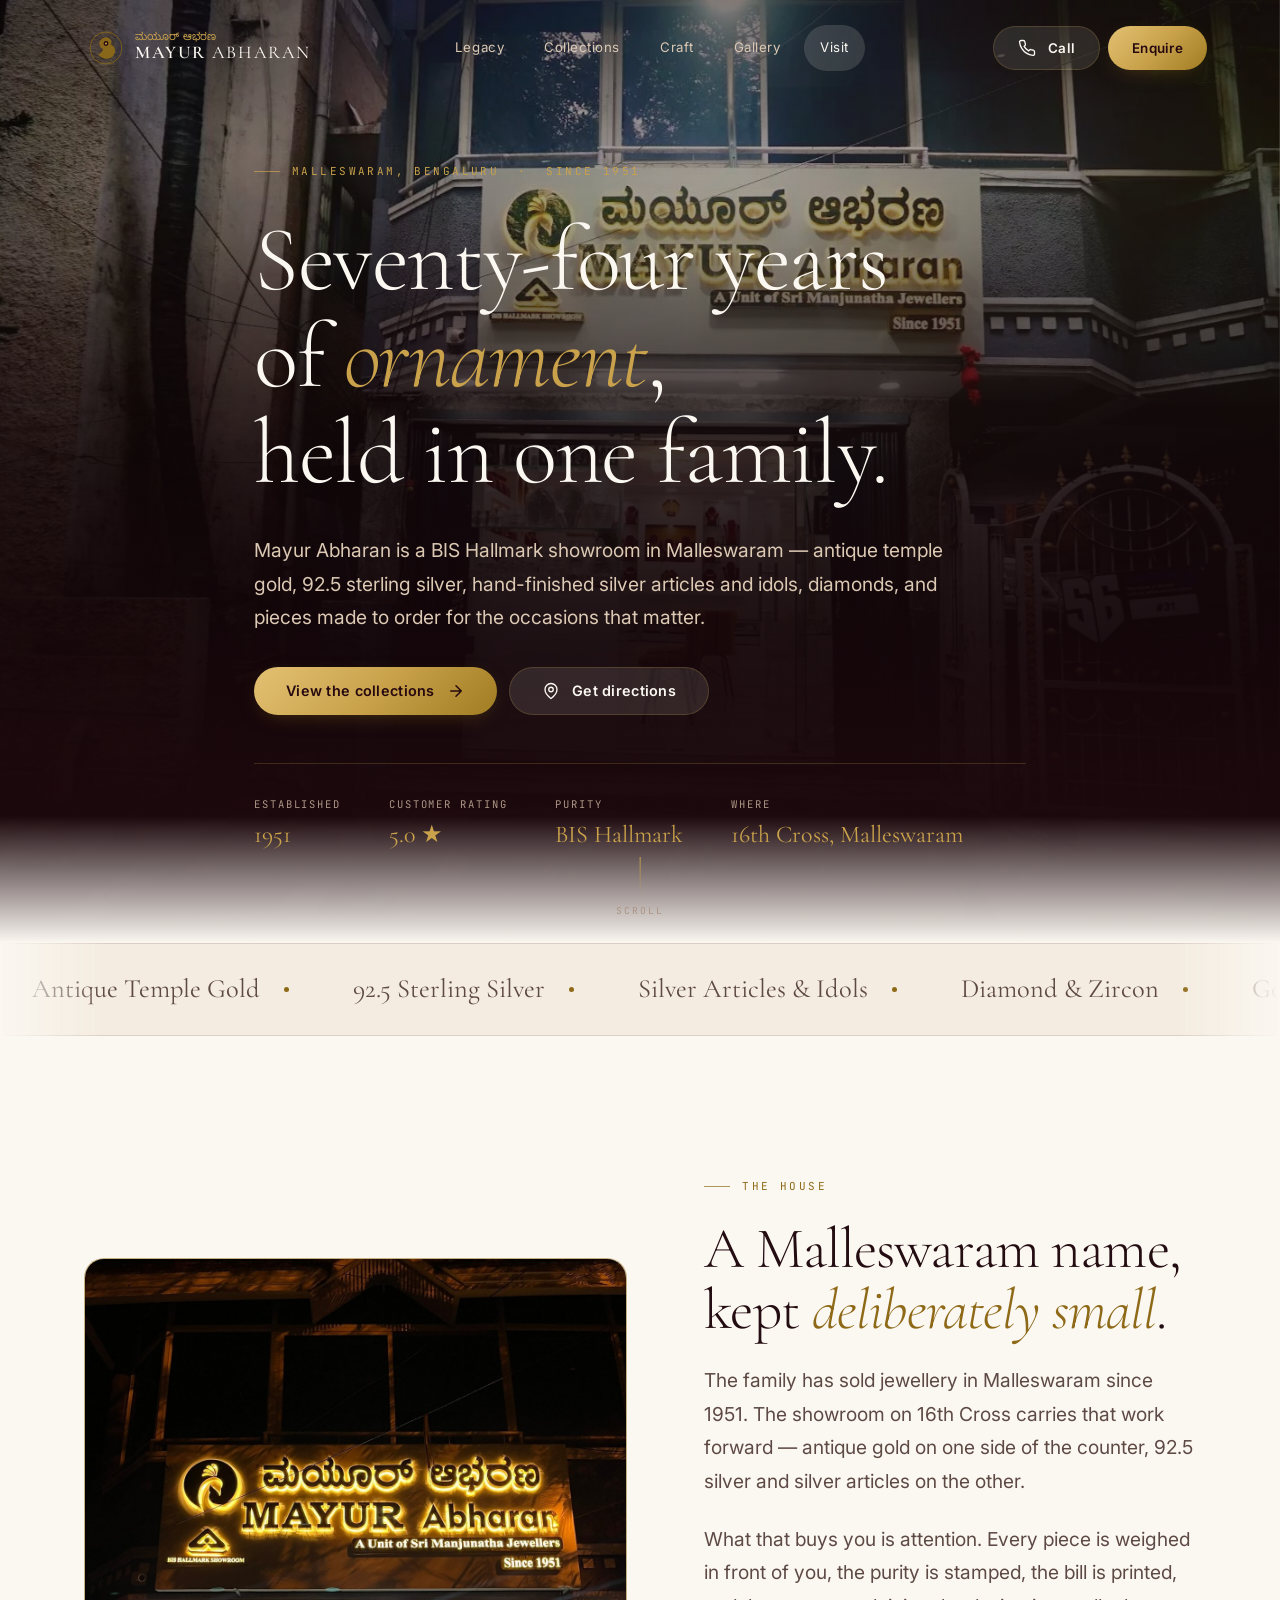
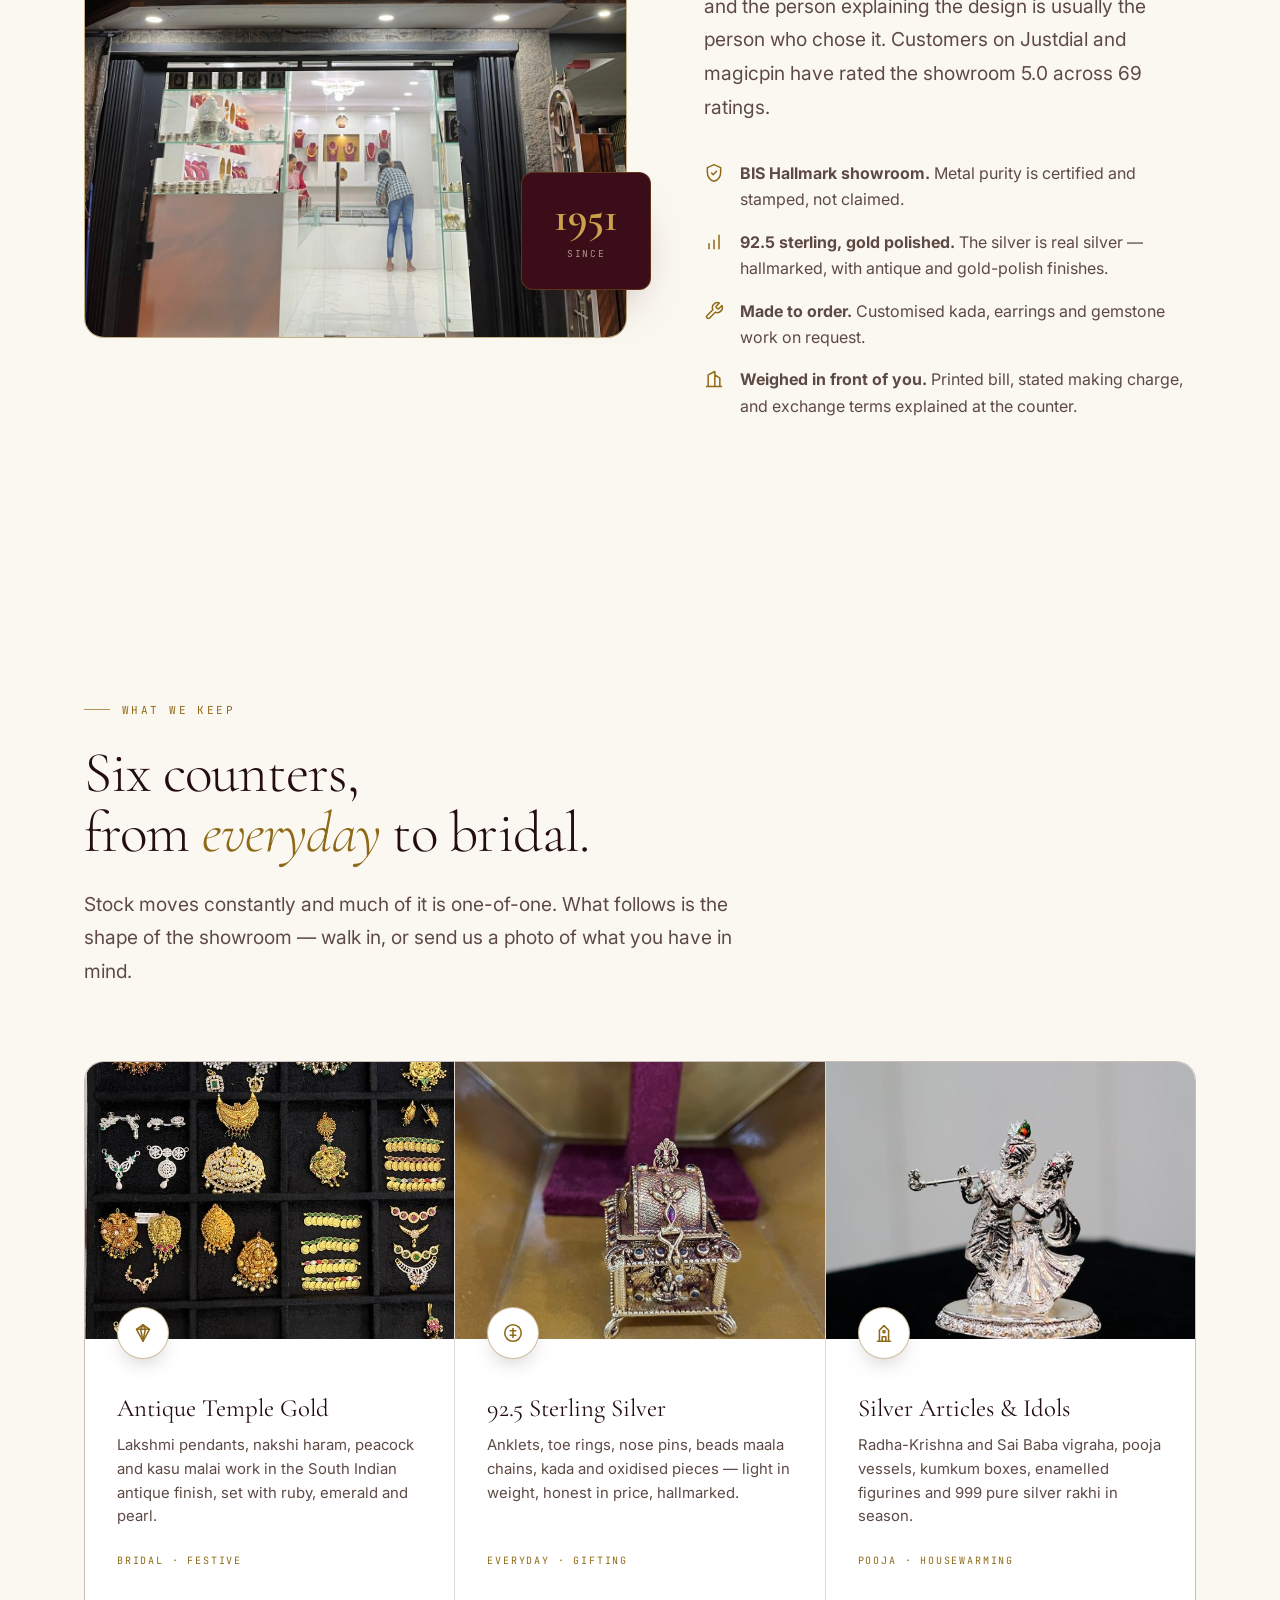
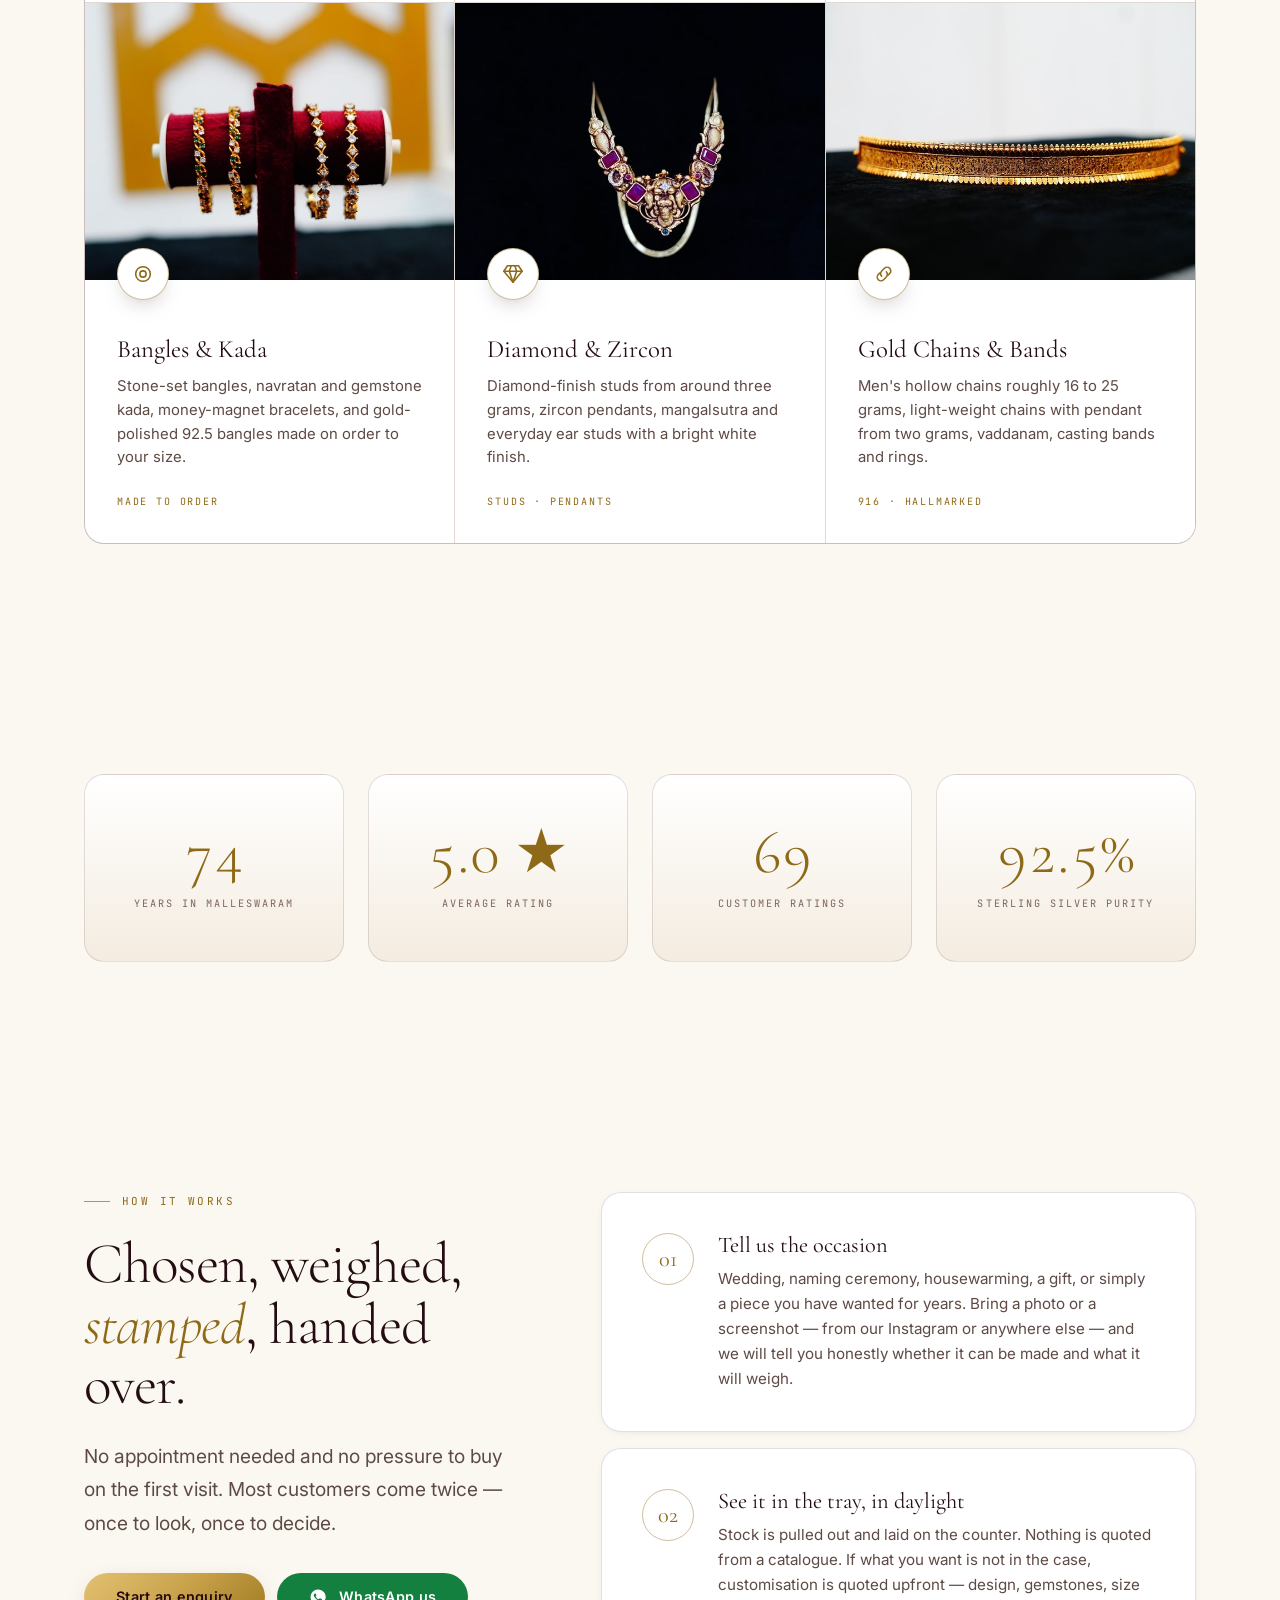
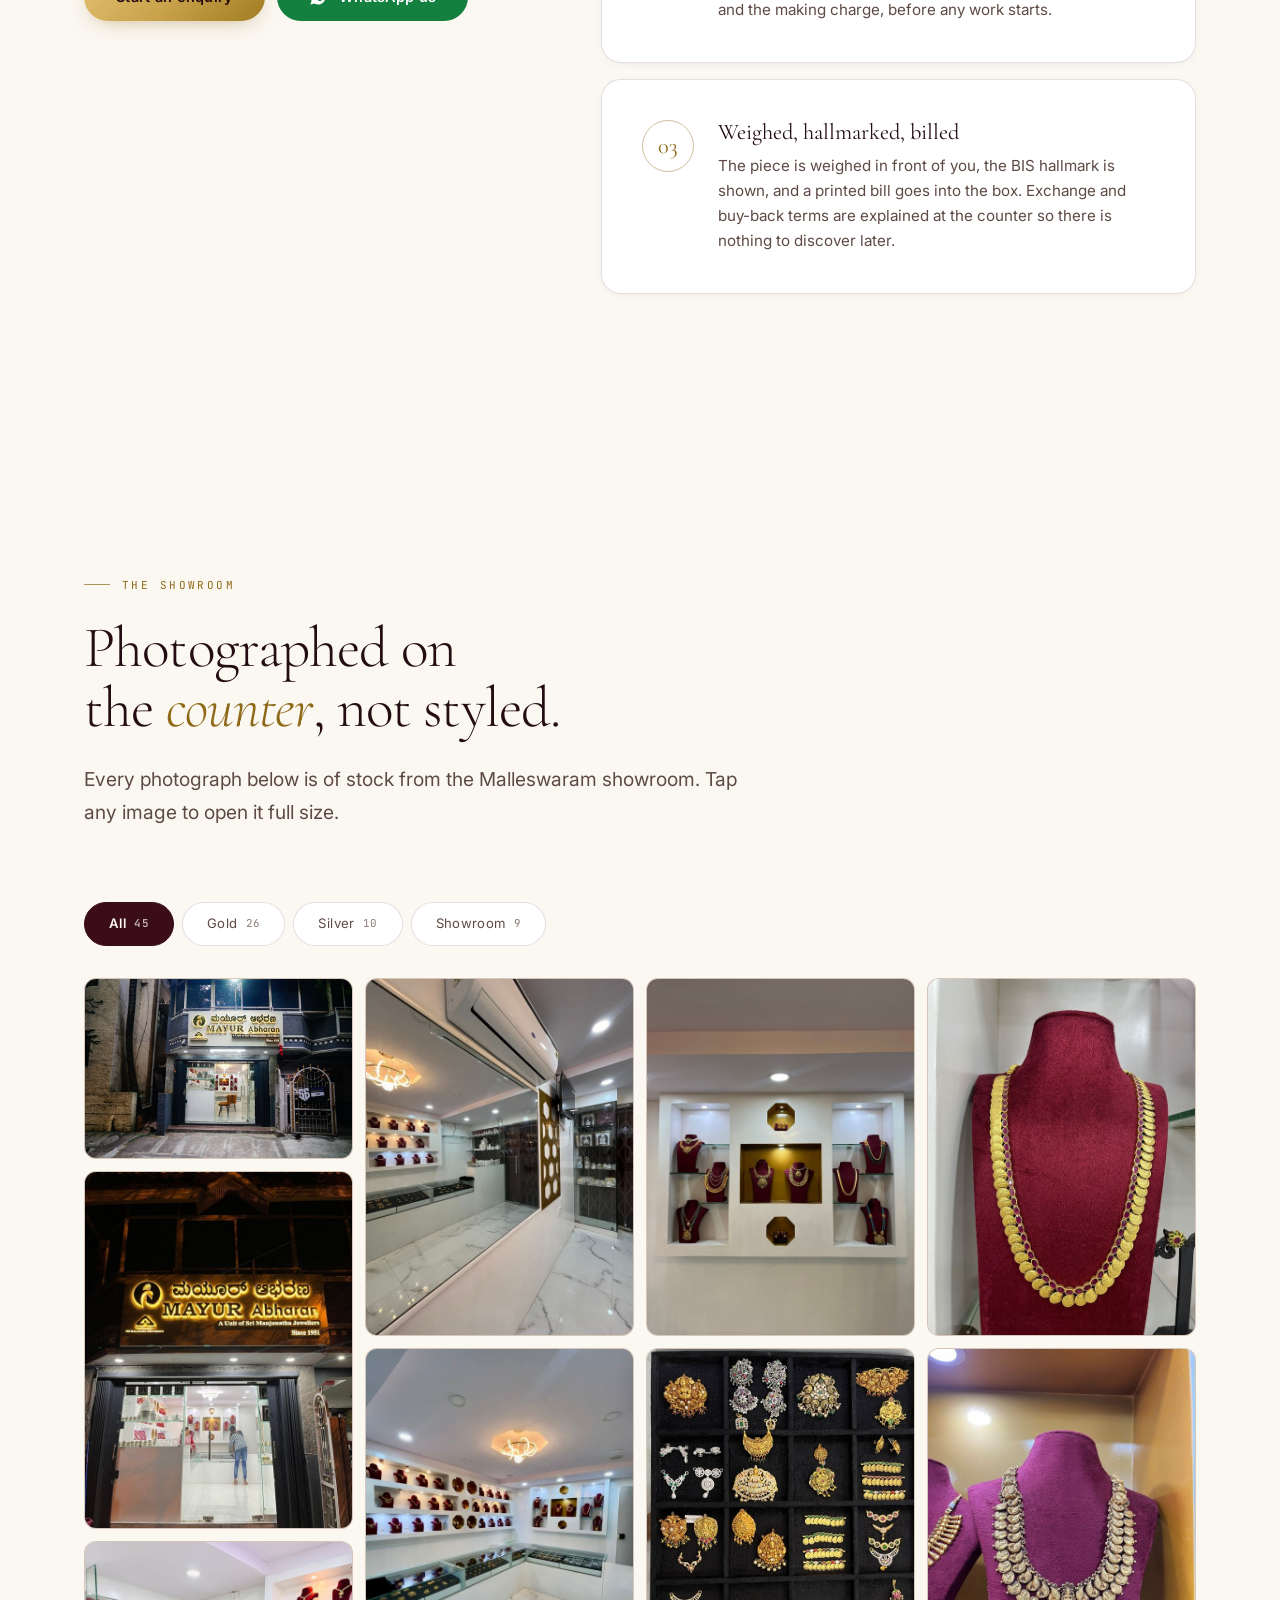
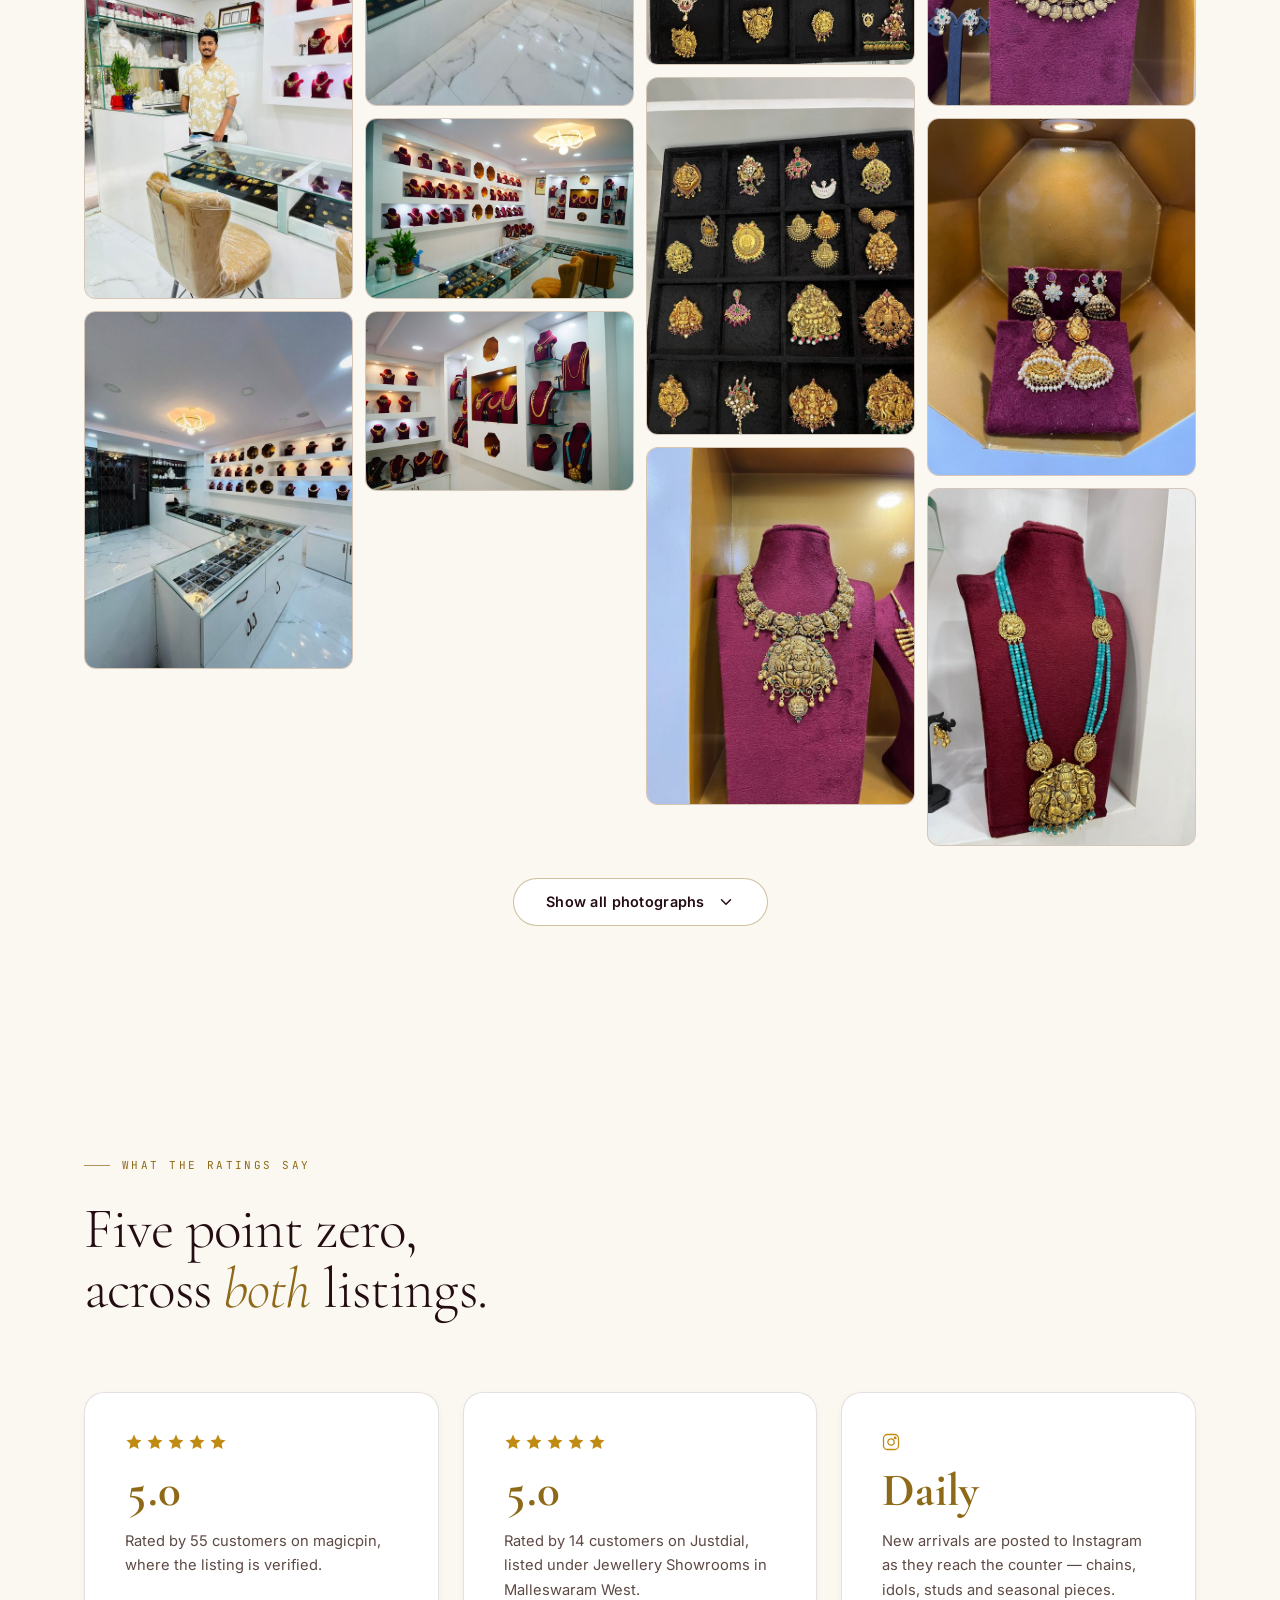
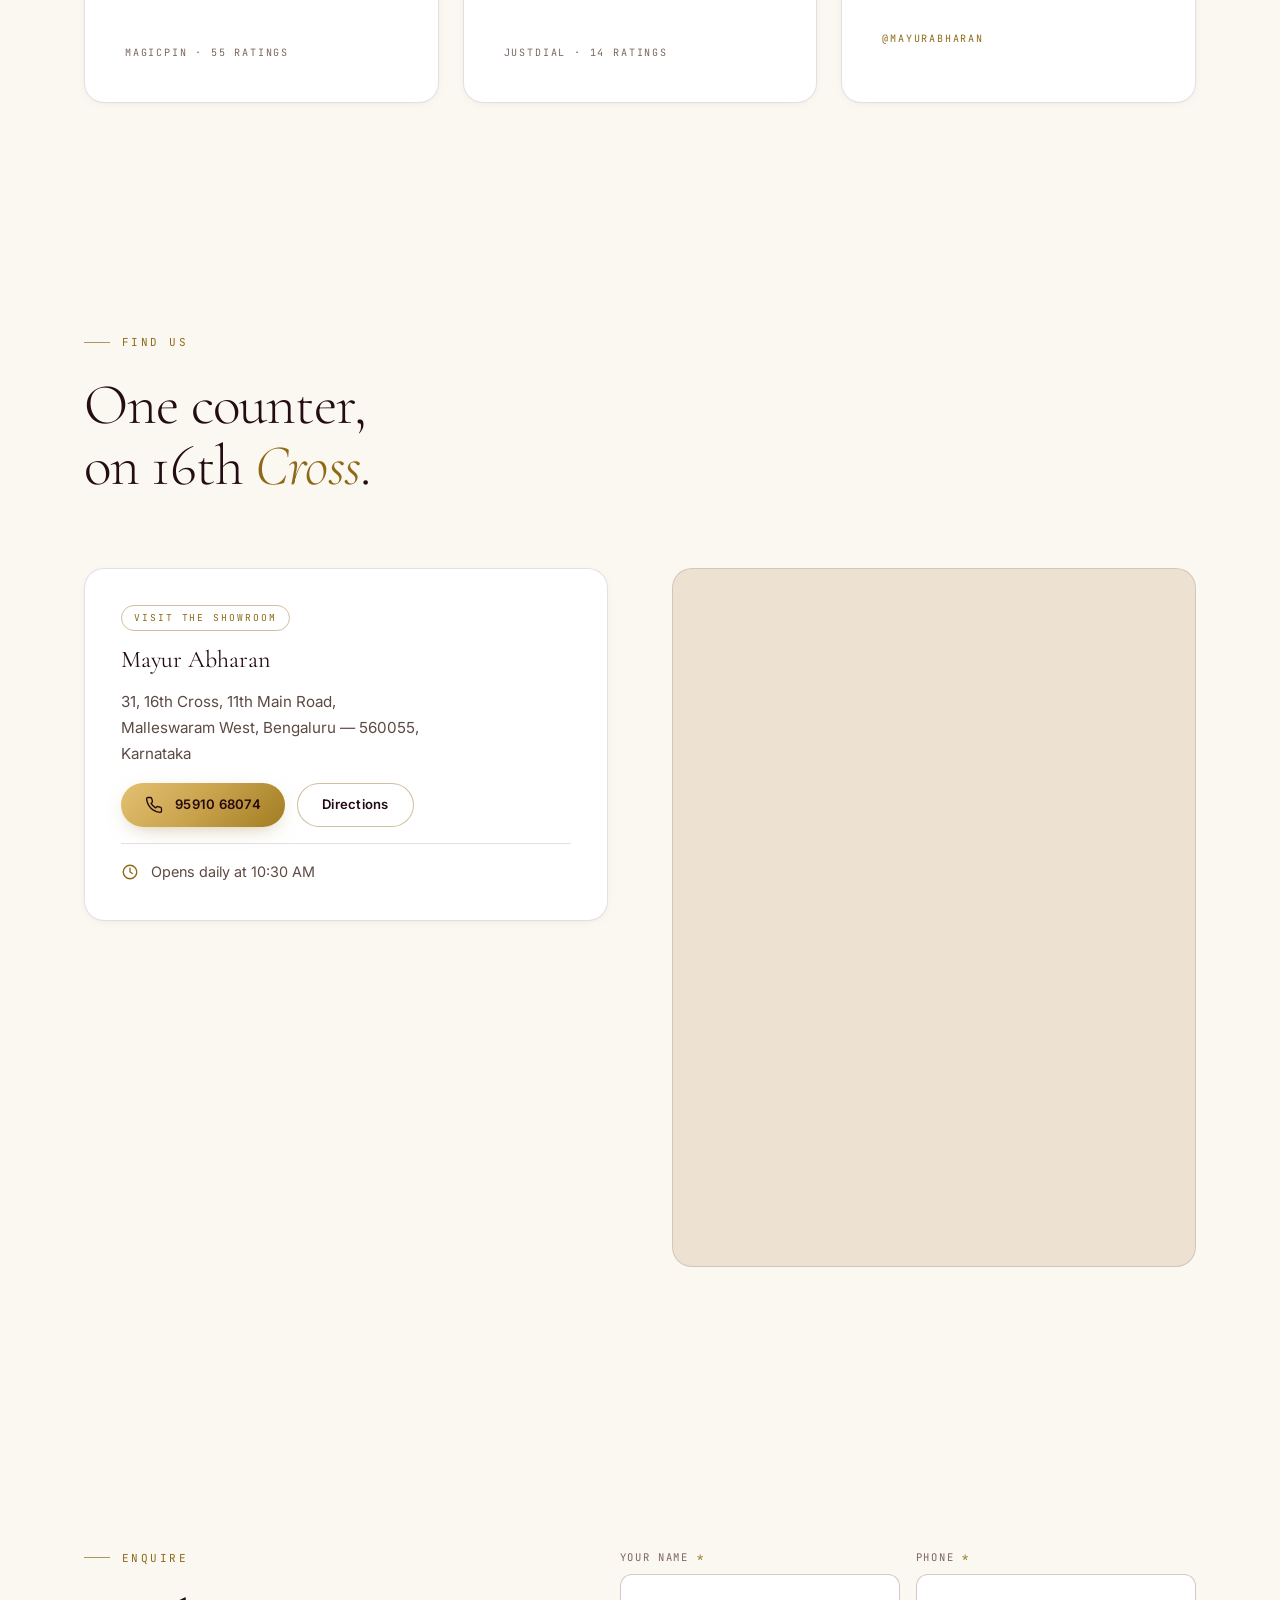
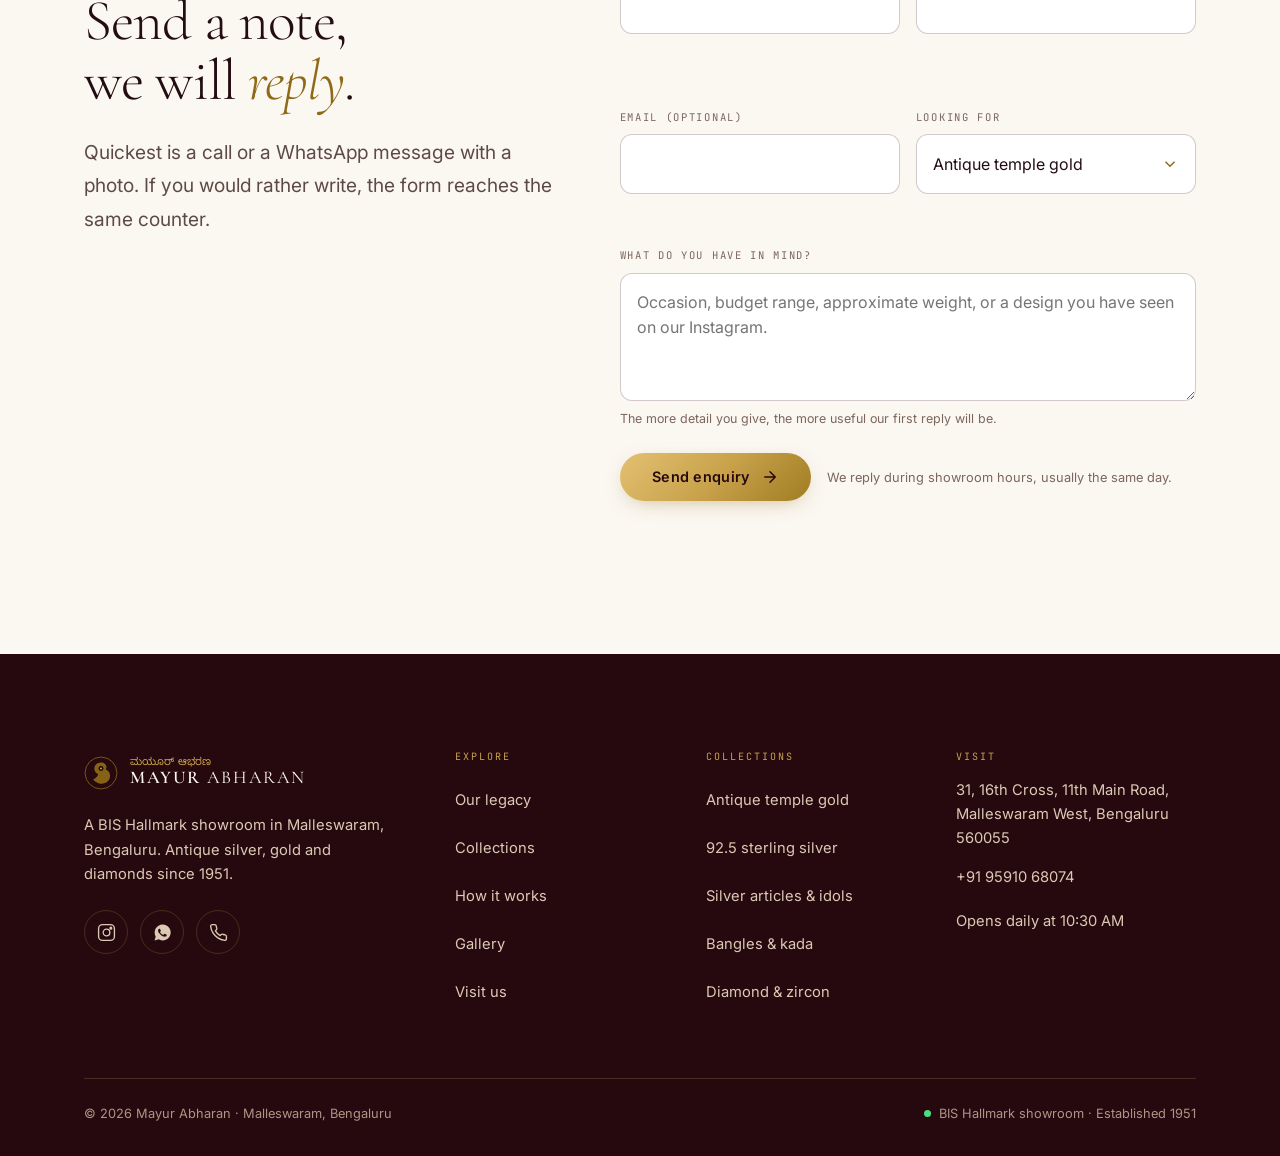
==== index.html @ 400f4d9c "Mayur Abharan single-page website Static HTML/CSS/JS site for Mayur Abharan, a BIS Hallmark jeweller" ====
<!DOCTYPE html>
<html lang="en-IN">
<head>
<meta charset="utf-8">
<meta name="viewport" content="width=device-width, initial-scale=1, viewport-fit=cover">
<title>Mayur Abharan — Antique Silver &amp; Gold Jewellery, Malleswaram Bengaluru | Since 1951</title>
<meta name="description" content="Mayur Abharan, Malleswaram, Bengaluru. BIS Hallmark showroom since 1951 — antique temple gold, 92.5 sterling silver jewellery, silver articles and idols, diamonds. Rated 5.0 by 69 customers.">
<meta name="theme-color" content="#1E060D">
<link rel="canonical" href="https://mayurabharan.com/">

<meta property="og:type" content="business.business">
<meta property="og:title" content="Mayur Abharan — Antique Silver &amp; Gold Jewellery, Malleswaram">
<meta property="og:description" content="BIS Hallmark showroom in Malleswaram since 1951. Antique temple gold, 92.5 sterling silver, silver articles and idols.">
<meta property="og:image" content="assets/img/mp-01.jpg">
<meta property="og:locale" content="en_IN">
<meta name="twitter:card" content="summary_large_image">

<link rel="icon" href="assets/favicon.svg" type="image/svg+xml">
<link rel="apple-touch-icon" href="assets/img/logo.jpg">

<link rel="preconnect" href="https://fonts.googleapis.com">
<link rel="preconnect" href="https://fonts.gstatic.com" crossorigin>
<link rel="preload" as="image" href="assets/img/mp-01.jpg" fetchpriority="high">
<link href="https://fonts.googleapis.com/css2?family=Cormorant+Garamond:ital,wght@0,300;0,400;0,600;1,300;1,400&family=Inter:wght@400;500;600&family=JetBrains+Mono:wght@400;500&family=Noto+Sans+Kannada:wght@500;600&display=swap" rel="stylesheet">
<link rel="stylesheet" href="assets/css/style.css">

<script type="application/ld+json">
{
  "@context":"https://schema.org",
  "@type":"JewelryStore",
  "name":"Mayur Abharan",
  "alternateName":"ಮಯೂರ್ ಆಭರಣ",
  "description":"BIS Hallmark showroom in Malleswaram, Bengaluru, established 1951. Antique temple gold, 92.5 sterling silver jewellery, silver articles and idols, diamonds.",
  "foundingDate":"1951",
  "url":"https://mayurabharan.com/",
  "image":"assets/img/mp-01.jpg",
  "telephone":"+91-95910-68074",
  "priceRange":"$$",
  "address":{
    "@type":"PostalAddress",
    "streetAddress":"31, 16th Cross, 11th Main Road, Malleswaram",
    "addressLocality":"Bengaluru",
    "addressRegion":"Karnataka",
    "postalCode":"560055",
    "addressCountry":"IN"
  },
  "geo":{"@type":"GeoCoordinates","latitude":13.0068084,"longitude":77.56258},
  "openingHours":"Mo-Su 10:30-20:30",
  "aggregateRating":{"@type":"AggregateRating","ratingValue":"5.0","reviewCount":"69","bestRating":"5"},
  "sameAs":["https://www.instagram.com/mayurabharan/"]
}
</script>
</head>
<body>
<a class="skip-link" href="#main">Skip to main content</a>

<!-- ============ NAV ============ -->
<header class="nav" id="nav">
  <div class="nav-inner">
    <a class="brand" href="#top" aria-label="Mayur Abharan — home">
      <svg class="brand-mark" viewBox="0 0 48 48" fill="none" aria-hidden="true">
        <circle cx="24" cy="24" r="22.5" stroke="currentColor" stroke-width="1.1" style="color:var(--gold)"/>
        <path d="M24 9c-5.6 0-9.4 4-9.4 8.9 0 3.6 2.2 6.3 5.4 7.6-.9 3.6-3.4 6.2-7.2 7.6 3.1 3.8 7.4 5.9 11.9 5.9 6.9 0 12.1-4.6 12.1-11.2 0-4.5-2.6-7.6-6.1-8.8.6-1 1-2.2 1-3.4C31.7 12 28.5 9 24 9Z" fill="var(--gold)" opacity=".92"/>
        <circle cx="24" cy="17.6" r="3.4" fill="var(--maroon-900)"/>
        <circle cx="24" cy="17.6" r="1.5" fill="var(--gold-lite)"/>
      </svg>
      <span class="brand-text">
        <span class="brand-kn">ಮಯೂರ್ ಆಭರಣ</span>
        <span class="brand-en"><b>Mayur</b> Abharan</span>
      </span>
    </a>

    <nav class="nav-links" aria-label="Primary">
      <a href="#legacy">Legacy</a>
      <a href="#collections">Collections</a>
      <a href="#craft">Craft</a>
      <a href="#gallery">Gallery</a>
      <a href="#visit">Visit</a>
    </nav>

    <div class="nav-cta">
      <a class="btn btn-ghost" href="tel:+919591068074">
        <svg viewBox="0 0 24 24" fill="none" stroke="currentColor" stroke-width="1.8" stroke-linecap="round" stroke-linejoin="round" aria-hidden="true"><path d="M22 16.9v3a2 2 0 0 1-2.2 2 19.8 19.8 0 0 1-8.6-3.1 19.5 19.5 0 0 1-6-6A19.8 19.8 0 0 1 2.1 4.2 2 2 0 0 1 4.1 2h3a2 2 0 0 1 2 1.7c.1 1 .4 1.9.7 2.8a2 2 0 0 1-.5 2.1L8.1 9.9a16 16 0 0 0 6 6l1.3-1.3a2 2 0 0 1 2.1-.4c.9.3 1.8.6 2.8.7a2 2 0 0 1 1.7 2Z"/></svg>
        Call
      </a>
      <a class="btn btn-primary" href="#enquire">Enquire</a>
      <button class="burger" id="burger" aria-label="Open menu" aria-expanded="false" aria-controls="mobileMenu"><span></span></button>
    </div>
  </div>
</header>

<div class="mobile-menu" id="mobileMenu" role="dialog" aria-modal="true" aria-label="Menu" hidden>
  <a href="#legacy">Legacy</a>
  <a href="#collections">Collections</a>
  <a href="#craft">Craft</a>
  <a href="#gallery">Gallery</a>
  <a href="#visit">Visit</a>
  <a href="#enquire">Enquire</a>
  <div class="mm-foot">
    <a class="btn btn-primary" href="tel:+919591068074">Call 95910 68074</a>
    <a class="btn btn-ghost" href="https://www.instagram.com/mayurabharan/" target="_blank" rel="noopener">Instagram</a>
  </div>
</div>

<main id="main">

<!-- ============ HERO ============ -->
<section class="hero" id="top">
  <div class="hero-bg">
    <img src="assets/img/mp-01.jpg" alt="The illuminated Mayur Abharan showroom front on 16th Cross, Malleswaram, Bengaluru at night" width="1600" height="1067" fetchpriority="high" decoding="async">
  </div>
  <div class="plumes" id="plumes" aria-hidden="true"></div>

  <div class="wrap hero-inner">
    <p class="eyebrow rise">Malleswaram, Bengaluru &nbsp;·&nbsp; Since 1951</p>

    <h1 class="h-display h1 rise">
      Seventy-four years<br>of <em>ornament</em>,<br>held in one family.
    </h1>

    <p class="lede rise">
      Mayur Abharan is a BIS Hallmark showroom in Malleswaram — antique temple gold,
      92.5 sterling silver, hand-finished silver articles and idols, diamonds, and
      pieces made to order for the occasions that matter.
    </p>

    <div class="hero-cta rise">
      <a class="btn btn-primary" href="#collections">
        View the collections
        <svg viewBox="0 0 24 24" fill="none" stroke="currentColor" stroke-width="2" stroke-linecap="round" stroke-linejoin="round" aria-hidden="true"><path d="M5 12h14m-7-7 7 7-7 7"/></svg>
      </a>
      <a class="btn btn-ghost" href="https://www.google.com/maps?q=13.006808399999999,77.56258" target="_blank" rel="noopener">
        <svg viewBox="0 0 24 24" fill="none" stroke="currentColor" stroke-width="1.8" stroke-linecap="round" stroke-linejoin="round" aria-hidden="true"><path d="M20 10c0 6-8 12-8 12s-8-6-8-12a8 8 0 1 1 16 0Z"/><circle cx="12" cy="10" r="3"/></svg>
        Get directions
      </a>
    </div>

    <dl class="hero-meta rise">
      <div><dt>Established</dt><dd>1951</dd></div>
      <div><dt>Customer rating</dt><dd>5.0 ★</dd></div>
      <div><dt>Purity</dt><dd>BIS Hallmark</dd></div>
      <div><dt>Where</dt><dd>16th Cross, Malleswaram</dd></div>
    </dl>
  </div>

  <div class="scroll-hint" aria-hidden="true"><i></i><span>Scroll</span></div>
</section>

<!-- ============ MARQUEE ============ -->
<div class="marquee" aria-hidden="true">
  <div class="marquee-track">
    <span>Antique Temple Gold</span><span>92.5 Sterling Silver</span><span>Silver Articles &amp; Idols</span>
    <span>Diamond &amp; Zircon</span><span>Gold Polished Silver</span><span>Bridal Haram</span>
    <span>Made to Order</span><span>BIS Hallmark</span>
    <span>Antique Temple Gold</span><span>92.5 Sterling Silver</span><span>Silver Articles &amp; Idols</span>
    <span>Diamond &amp; Zircon</span><span>Gold Polished Silver</span><span>Bridal Haram</span>
    <span>Made to Order</span><span>BIS Hallmark</span>
  </div>
</div>

<!-- ============ LEGACY ============ -->
<section class="section" id="legacy">
  <div class="wrap legacy">
    <div class="legacy-media reveal">
      <div class="frame">
        <img src="assets/img/ma-24.jpg" alt="The Mayur Abharan shopfront sign in Kannada and English, marked BIS Hallmark Showroom and Since 1951" width="1728" height="2304" loading="lazy" decoding="async">
      </div>
      <div class="legacy-badge">
        <strong>1951</strong>
        <span>Since</span>
      </div>
    </div>

    <div class="legacy-copy">
      <p class="eyebrow reveal">The house</p>
      <h2 class="h-display h2 reveal" data-delay="1">A Malleswaram name,<br>kept <em>deliberately small</em>.</h2>
      <p class="lede reveal" data-delay="2">
        The family has sold jewellery in Malleswaram since 1951. The showroom on 16th Cross
        carries that work forward — antique gold on one side of the counter, 92.5 silver and
        silver articles on the other.
      </p>
      <p class="lede reveal" data-delay="3">
        What that buys you is attention. Every piece is weighed in front of you, the purity is
        stamped, the bill is printed, and the person explaining the design is usually the person
        who chose it. Customers on Justdial and magicpin have rated the showroom 5.0 across
        69 ratings.
      </p>

      <ul class="legacy-list reveal" data-delay="4">
        <li>
          <svg viewBox="0 0 24 24" fill="none" stroke="currentColor" stroke-width="1.8" stroke-linecap="round" stroke-linejoin="round" aria-hidden="true"><path d="M12 2 4 5.5v6c0 5 3.4 9.7 8 10.5 4.6-.8 8-5.5 8-10.5v-6L12 2Z"/><path d="m9 12 2 2 4-4"/></svg>
          <span><strong>BIS Hallmark showroom.</strong> Metal purity is certified and stamped, not claimed.</span>
        </li>
        <li>
          <svg viewBox="0 0 24 24" fill="none" stroke="currentColor" stroke-width="1.8" stroke-linecap="round" stroke-linejoin="round" aria-hidden="true"><path d="M12 20V10M6 20v-6M18 20V4"/></svg>
          <span><strong>92.5 sterling, gold polished.</strong> The silver is real silver — hallmarked, with antique and gold-polish finishes.</span>
        </li>
        <li>
          <svg viewBox="0 0 24 24" fill="none" stroke="currentColor" stroke-width="1.8" stroke-linecap="round" stroke-linejoin="round" aria-hidden="true"><path d="M14.7 6.3a1 1 0 0 0 0 1.4l1.6 1.6a1 1 0 0 0 1.4 0l3.8-3.8a6 6 0 0 1-7.9 7.9l-6.9 6.9a2.1 2.1 0 0 1-3-3l6.9-6.9a6 6 0 0 1 7.9-7.9l-3.8 3.8Z"/></svg>
          <span><strong>Made to order.</strong> Customised kada, earrings and gemstone work on request.</span>
        </li>
        <li>
          <svg viewBox="0 0 24 24" fill="none" stroke="currentColor" stroke-width="1.8" stroke-linecap="round" stroke-linejoin="round" aria-hidden="true"><path d="M3 21h18M5 21V7l8-4v18M19 21V11l-6-4"/></svg>
          <span><strong>Weighed in front of you.</strong> Printed bill, stated making charge, and exchange terms explained at the counter.</span>
        </li>
      </ul>
    </div>
  </div>
</section>

<!-- ============ COLLECTIONS ============ -->
<section class="section" id="collections">
  <div class="wrap">
    <div class="section-head">
      <p class="eyebrow reveal">What we keep</p>
      <h2 class="h-display h2 reveal" data-delay="1">Six counters,<br>from <em>everyday</em> to bridal.</h2>
      <p class="lede reveal" data-delay="2">
        Stock moves constantly and much of it is one-of-one. What follows is the shape of the
        showroom — walk in, or send us a photo of what you have in mind.
      </p>
    </div>

    <div class="coll-grid reveal" data-delay="3">
      <article class="coll">
        <span class="coll-bg" style="background-image:url(assets/img/thumb/ma-01.jpg)" aria-hidden="true"></span>
        <div class="coll-body">
          <div class="coll-ico">
          <svg viewBox="0 0 24 24" fill="none" stroke="currentColor" stroke-width="1.7" stroke-linecap="round" stroke-linejoin="round" aria-hidden="true"><path d="M12 3 5 8l7 13 7-13-7-5Z"/><path d="M5 8h14M9.5 8 12 21M14.5 8 12 21M12 3 9.5 8M12 3l2.5 5"/></svg>
        </div>
        <h3>Antique Temple Gold</h3>
        <p>Lakshmi pendants, nakshi haram, peacock and kasu malai work in the South Indian antique finish, set with ruby, emerald and pearl.</p>
        <span class="tag">Bridal · Festive</span>
        </div>
      </article>

      <article class="coll">
        <span class="coll-bg" style="background-image:url(assets/img/thumb/ma-17.jpg)" aria-hidden="true"></span>
        <div class="coll-body">
          <div class="coll-ico">
          <svg viewBox="0 0 24 24" fill="none" stroke="currentColor" stroke-width="1.7" stroke-linecap="round" stroke-linejoin="round" aria-hidden="true"><circle cx="12" cy="12" r="9"/><path d="M12 7v10M9 9.5h6M9 14.5h6"/></svg>
        </div>
        <h3>92.5 Sterling Silver</h3>
        <p>Anklets, toe rings, nose pins, beads maala chains, kada and oxidised pieces — light in weight, honest in price, hallmarked.</p>
        <span class="tag">Everyday · Gifting</span>
        </div>
      </article>

      <article class="coll">
        <span class="coll-bg" style="background-image:url(assets/img/thumb/ma-30.jpg)" aria-hidden="true"></span>
        <div class="coll-body">
          <div class="coll-ico">
          <svg viewBox="0 0 24 24" fill="none" stroke="currentColor" stroke-width="1.7" stroke-linecap="round" stroke-linejoin="round" aria-hidden="true"><path d="M5 21h14M7 21V9l5-5 5 5v12"/><path d="M10 21v-5h4v5"/><circle cx="12" cy="10.5" r="1.2"/></svg>
        </div>
        <h3>Silver Articles &amp; Idols</h3>
        <p>Radha-Krishna and Sai Baba vigraha, pooja vessels, kumkum boxes, enamelled figurines and 999 pure silver rakhi in season.</p>
        <span class="tag">Pooja · Housewarming</span>
        </div>
      </article>

      <article class="coll">
        <span class="coll-bg" style="background-image:url(assets/img/thumb/ma-35.jpg)" aria-hidden="true"></span>
        <div class="coll-body">
          <div class="coll-ico">
          <svg viewBox="0 0 24 24" fill="none" stroke="currentColor" stroke-width="1.7" stroke-linecap="round" stroke-linejoin="round" aria-hidden="true"><circle cx="12" cy="12" r="8"/><circle cx="12" cy="12" r="3.4"/></svg>
        </div>
        <h3>Bangles &amp; Kada</h3>
        <p>Stone-set bangles, navratan and gemstone kada, money-magnet bracelets, and gold-polished 92.5 bangles made on order to your size.</p>
        <span class="tag">Made to order</span>
        </div>
      </article>

      <article class="coll">
        <span class="coll-bg" style="background-image:url(assets/img/thumb/ma-43.jpg)" aria-hidden="true"></span>
        <div class="coll-body">
          <div class="coll-ico">
          <svg viewBox="0 0 24 24" fill="none" stroke="currentColor" stroke-width="1.7" stroke-linecap="round" stroke-linejoin="round" aria-hidden="true"><path d="M6 3h12l4 6-10 12L2 9l4-6Z"/><path d="M2 9h20M10 3 8 9l4 12M14 3l2 6-4 12"/></svg>
        </div>
        <h3>Diamond &amp; Zircon</h3>
        <p>Diamond-finish studs from around three grams, zircon pendants, mangalsutra and everyday ear studs with a bright white finish.</p>
        <span class="tag">Studs · Pendants</span>
        </div>
      </article>

      <article class="coll">
        <span class="coll-bg" style="background-image:url(assets/img/thumb/ma-39.jpg)" aria-hidden="true"></span>
        <div class="coll-body">
          <div class="coll-ico">
          <svg viewBox="0 0 24 24" fill="none" stroke="currentColor" stroke-width="1.7" stroke-linecap="round" stroke-linejoin="round" aria-hidden="true"><path d="M9.5 14.5a4 4 0 0 1 0-5.7l3-3a4 4 0 0 1 5.7 5.7l-1.4 1.4"/><path d="M14.5 9.5a4 4 0 0 1 0 5.7l-3 3a4 4 0 0 1-5.7-5.7l1.4-1.4"/></svg>
        </div>
        <h3>Gold Chains &amp; Bands</h3>
        <p>Men's hollow chains roughly 16 to 25 grams, light-weight chains with pendant from two grams, vaddanam, casting bands and rings.</p>
        <span class="tag">916 · Hallmarked</span>
        </div>
      </article>
    </div>
  </div>
</section>

<!-- ============ STATS ============ -->
<section class="section" style="padding-block:clamp(48px,7vw,96px)">
  <div class="wrap">
    <div class="stats reveal">
      <div class="stat"><b data-count="74" data-suffix="">0</b><span>Years in Malleswaram</span></div>
      <div class="stat"><b data-count="5" data-decimals="1" data-suffix=" ★">0</b><span>Average rating</span></div>
      <div class="stat"><b data-count="69" data-suffix="">0</b><span>Customer ratings</span></div>
      <div class="stat"><b data-count="92.5" data-decimals="1" data-suffix="%">0</b><span>Sterling silver purity</span></div>
    </div>
  </div>
</section>

<!-- ============ CRAFT ============ -->
<section class="section" id="craft">
  <div class="wrap craft">
    <div class="craft-aside">
      <p class="eyebrow reveal">How it works</p>
      <h2 class="h-display h2 reveal" data-delay="1">Chosen, weighed,<br><em>stamped</em>, handed over.</h2>
      <p class="lede reveal" data-delay="2">
        No appointment needed and no pressure to buy on the first visit. Most customers come twice —
        once to look, once to decide.
      </p>
      <div class="reveal" data-delay="3" style="display:flex;gap:12px;flex-wrap:wrap;margin-top:8px">
        <a class="btn btn-primary" href="#enquire">Start an enquiry</a>
        <a class="btn btn-wa" href="https://wa.me/919591068074?text=Hi%20Mayur%20Abharan%2C%20I%27d%20like%20to%20ask%20about%20a%20piece." target="_blank" rel="noopener">
          <svg viewBox="0 0 24 24" fill="currentColor" aria-hidden="true"><path d="M12 2a10 10 0 0 0-8.6 15L2 22l5.2-1.4A10 10 0 1 0 12 2Zm5.3 14.1c-.2.6-1.3 1.2-1.8 1.2-.5.1-1 .1-1.7-.1-.4-.1-.9-.3-1.6-.6-2.8-1.2-4.6-4-4.7-4.2-.1-.2-1.1-1.4-1.1-2.7s.7-1.9.9-2.2c.2-.2.5-.3.6-.3h.5c.2 0 .4 0 .6.4l.8 2c.1.2.1.3 0 .5l-.3.5-.4.4c-.1.1-.3.3-.1.6.2.3.7 1.2 1.5 1.9 1 .9 1.9 1.2 2.2 1.3.2.1.4.1.6-.1l.8-.9c.2-.2.4-.2.6-.1l2 .9c.3.1.4.2.5.3.1.2.1.6-.1 1.2Z"/></svg>
          WhatsApp us
        </a>
      </div>
    </div>

    <div class="steps">
      <article class="step reveal">
        <div class="step-n">01</div>
        <div>
          <h3>Tell us the occasion</h3>
          <p>Wedding, naming ceremony, housewarming, a gift, or simply a piece you have wanted for years. Bring a photo or a screenshot — from our Instagram or anywhere else — and we will tell you honestly whether it can be made and what it will weigh.</p>
        </div>
      </article>

      <article class="step reveal" data-delay="1">
        <div class="step-n">02</div>
        <div>
          <h3>See it in the tray, in daylight</h3>
          <p>Stock is pulled out and laid on the counter. Nothing is quoted from a catalogue. If what you want is not in the case, customisation is quoted upfront — design, gemstones, size and the making charge, before any work starts.</p>
        </div>
      </article>

      <article class="step reveal" data-delay="2">
        <div class="step-n">03</div>
        <div>
          <h3>Weighed, hallmarked, billed</h3>
          <p>The piece is weighed in front of you, the BIS hallmark is shown, and a printed bill goes into the box. Exchange and buy-back terms are explained at the counter so there is nothing to discover later.</p>
        </div>
      </article>
    </div>
  </div>
</section>

<!-- ============ GALLERY ============ -->
<section class="section" id="gallery">
  <div class="wrap">
    <div class="section-head">
      <p class="eyebrow reveal">The showroom</p>
      <h2 class="h-display h2 reveal" data-delay="1">Photographed on<br>the <em>counter</em>, not styled.</h2>
      <p class="lede reveal" data-delay="2">
        Every photograph below is of stock from the Malleswaram showroom. Tap any image to open it full size.
      </p>
    </div>

    <div class="gal-bar reveal" data-delay="3" role="group" aria-label="Filter gallery by category">
      <button class="chip" data-filter="all" aria-pressed="true">All <span class="n" id="cAll">45</span></button>
      <button class="chip" data-filter="gold" aria-pressed="false">Gold <span class="n" id="cGold">0</span></button>
      <button class="chip" data-filter="silver" aria-pressed="false">Silver <span class="n" id="cSilver">0</span></button>
      <button class="chip" data-filter="store" aria-pressed="false">Showroom <span class="n" id="cStore">0</span></button>
    </div>

    <div class="gal" id="gal" aria-live="polite"><!-- injected by main.js --></div>

    <div class="gal-more">
      <button class="btn btn-ghost" id="galMore">
        Show all photographs
        <svg viewBox="0 0 24 24" fill="none" stroke="currentColor" stroke-width="2" stroke-linecap="round" stroke-linejoin="round" aria-hidden="true"><path d="m6 9 6 6 6-6"/></svg>
      </button>
    </div>
  </div>
</section>

<!-- ============ RATINGS ============ -->
<section class="section" style="padding-block:clamp(48px,7vw,110px)">
  <div class="wrap">
    <div class="section-head">
      <p class="eyebrow reveal">What the ratings say</p>
      <h2 class="h-display h2 reveal" data-delay="1">Five point zero,<br>across <em>both</em> listings.</h2>
    </div>

    <div class="rate-grid">
      <div class="rate reveal">
        <div class="stars" aria-hidden="true">
          <svg viewBox="0 0 24 24" fill="currentColor"><path d="m12 2 3 6.6 7 .9-5.2 4.8 1.4 7L12 17.9 5.8 21.3l1.4-7L2 9.5l7-.9L12 2Z"/></svg>
          <svg viewBox="0 0 24 24" fill="currentColor"><path d="m12 2 3 6.6 7 .9-5.2 4.8 1.4 7L12 17.9 5.8 21.3l1.4-7L2 9.5l7-.9L12 2Z"/></svg>
          <svg viewBox="0 0 24 24" fill="currentColor"><path d="m12 2 3 6.6 7 .9-5.2 4.8 1.4 7L12 17.9 5.8 21.3l1.4-7L2 9.5l7-.9L12 2Z"/></svg>
          <svg viewBox="0 0 24 24" fill="currentColor"><path d="m12 2 3 6.6 7 .9-5.2 4.8 1.4 7L12 17.9 5.8 21.3l1.4-7L2 9.5l7-.9L12 2Z"/></svg>
          <svg viewBox="0 0 24 24" fill="currentColor"><path d="m12 2 3 6.6 7 .9-5.2 4.8 1.4 7L12 17.9 5.8 21.3l1.4-7L2 9.5l7-.9L12 2Z"/></svg>
        </div>
        <b>5.0</b>
        <p>Rated by 55 customers on magicpin, where the listing is verified.</p>
        <span class="src">magicpin · 55 ratings</span>
      </div>

      <div class="rate reveal" data-delay="1">
        <div class="stars" aria-hidden="true">
          <svg viewBox="0 0 24 24" fill="currentColor"><path d="m12 2 3 6.6 7 .9-5.2 4.8 1.4 7L12 17.9 5.8 21.3l1.4-7L2 9.5l7-.9L12 2Z"/></svg>
          <svg viewBox="0 0 24 24" fill="currentColor"><path d="m12 2 3 6.6 7 .9-5.2 4.8 1.4 7L12 17.9 5.8 21.3l1.4-7L2 9.5l7-.9L12 2Z"/></svg>
          <svg viewBox="0 0 24 24" fill="currentColor"><path d="m12 2 3 6.6 7 .9-5.2 4.8 1.4 7L12 17.9 5.8 21.3l1.4-7L2 9.5l7-.9L12 2Z"/></svg>
          <svg viewBox="0 0 24 24" fill="currentColor"><path d="m12 2 3 6.6 7 .9-5.2 4.8 1.4 7L12 17.9 5.8 21.3l1.4-7L2 9.5l7-.9L12 2Z"/></svg>
          <svg viewBox="0 0 24 24" fill="currentColor"><path d="m12 2 3 6.6 7 .9-5.2 4.8 1.4 7L12 17.9 5.8 21.3l1.4-7L2 9.5l7-.9L12 2Z"/></svg>
        </div>
        <b>5.0</b>
        <p>Rated by 14 customers on Justdial, listed under Jewellery Showrooms in Malleswaram West.</p>
        <span class="src">Justdial · 14 ratings</span>
      </div>

      <div class="rate reveal" data-delay="2">
        <div class="stars" aria-hidden="true">
          <svg viewBox="0 0 24 24" fill="none" stroke="currentColor" stroke-width="1.7" stroke-linecap="round" stroke-linejoin="round"><rect x="2" y="2" width="20" height="20" rx="5"/><circle cx="12" cy="12" r="4.2"/><circle cx="17.5" cy="6.5" r="1.1" fill="currentColor"/></svg>
        </div>
        <b>Daily</b>
        <p>New arrivals are posted to Instagram as they reach the counter — chains, idols, studs and seasonal pieces.</p>
        <span class="src"><a href="https://www.instagram.com/mayurabharan/" target="_blank" rel="noopener">@mayurabharan</a></span>
      </div>
    </div>
  </div>
</section>

<!-- ============ VISIT ============ -->
<section class="section" id="visit">
  <div class="wrap">
    <div class="section-head">
      <p class="eyebrow reveal">Find us</p>
      <h2 class="h-display h2 reveal" data-delay="1">One counter,<br>on 16th <em>Cross</em>.</h2>
    </div>

    <div class="visit">
      <div class="branches">
        <article class="branch reveal">
          <span class="tag">Visit the showroom</span>
          <h3>Mayur Abharan</h3>
          <address>
            31, 16th Cross, 11th Main Road,<br>
            Malleswaram West, Bengaluru — 560055,<br>
            Karnataka
          </address>
          <div class="row">
            <a class="btn btn-primary" href="tel:+919591068074">
              <svg viewBox="0 0 24 24" fill="none" stroke="currentColor" stroke-width="1.8" stroke-linecap="round" stroke-linejoin="round" aria-hidden="true"><path d="M22 16.9v3a2 2 0 0 1-2.2 2 19.8 19.8 0 0 1-8.6-3.1 19.5 19.5 0 0 1-6-6A19.8 19.8 0 0 1 2.1 4.2 2 2 0 0 1 4.1 2h3a2 2 0 0 1 2 1.7c.1 1 .4 1.9.7 2.8a2 2 0 0 1-.5 2.1L8.1 9.9a16 16 0 0 0 6 6l1.3-1.3a2 2 0 0 1 2.1-.4c.9.3 1.8.6 2.8.7a2 2 0 0 1 1.7 2Z"/></svg>
              95910 68074
            </a>
            <a class="btn btn-ghost" href="https://www.google.com/maps?q=13.006808399999999,77.56258" target="_blank" rel="noopener">Directions</a>
          </div>
          <p class="hours">
            <svg viewBox="0 0 24 24" fill="none" stroke="currentColor" stroke-width="1.8" stroke-linecap="round" stroke-linejoin="round" aria-hidden="true"><circle cx="12" cy="12" r="9"/><path d="M12 7v5l3.2 2"/></svg>
            Opens daily at 10:30 AM
          </p>
        </article>

      </div>

      <div class="map reveal" data-delay="2">
        <iframe
          title="Map showing Mayur Abharan at 16th Cross, Malleswaram, Bengaluru"
          src="https://maps.google.com/maps?q=Mayur%20Abharan%2C%2016th%20Cross%2C%20Malleswaram%2C%20Bengaluru&t=&z=16&ie=UTF8&iwloc=&output=embed"
          loading="lazy" referrerpolicy="no-referrer-when-downgrade" allowfullscreen></iframe>
      </div>
    </div>
  </div>
</section>

<!-- ============ ENQUIRE ============ -->
<section class="section" id="enquire">
  <div class="wrap enquire">
    <div class="enquire-aside">
      <p class="eyebrow reveal">Enquire</p>
      <h2 class="h-display h2 reveal" data-delay="1">Send a note,<br>we will <em>reply</em>.</h2>
      <p class="lede reveal" data-delay="2">
        Quickest is a call or a WhatsApp message with a photo. If you would rather write, the form
        reaches the same counter.
      </p>

      <div class="quick reveal" data-delay="3">
        <a href="tel:+919591068074">
          <span class="ico"><svg viewBox="0 0 24 24" fill="none" stroke="currentColor" stroke-width="1.8" stroke-linecap="round" stroke-linejoin="round" aria-hidden="true"><path d="M22 16.9v3a2 2 0 0 1-2.2 2 19.8 19.8 0 0 1-8.6-3.1 19.5 19.5 0 0 1-6-6A19.8 19.8 0 0 1 2.1 4.2 2 2 0 0 1 4.1 2h3a2 2 0 0 1 2 1.7c.1 1 .4 1.9.7 2.8a2 2 0 0 1-.5 2.1L8.1 9.9a16 16 0 0 0 6 6l1.3-1.3a2 2 0 0 1 2.1-.4c.9.3 1.8.6 2.8.7a2 2 0 0 1 1.7 2Z"/></svg></span>
          <span class="tx"><small>Mayur Abharan</small><strong>+91 95910 68074</strong></span>
        </a>
        <a href="https://wa.me/919591068074?text=Hi%20Mayur%20Abharan%2C%20I%27d%20like%20to%20ask%20about%20a%20piece." target="_blank" rel="noopener">
          <span class="ico"><svg viewBox="0 0 24 24" fill="currentColor" aria-hidden="true"><path d="M12 2a10 10 0 0 0-8.6 15L2 22l5.2-1.4A10 10 0 1 0 12 2Zm5.3 14.1c-.2.6-1.3 1.2-1.8 1.2-.5.1-1 .1-1.7-.1-.4-.1-.9-.3-1.6-.6-2.8-1.2-4.6-4-4.7-4.2-.1-.2-1.1-1.4-1.1-2.7s.7-1.9.9-2.2c.2-.2.5-.3.6-.3h.5c.2 0 .4 0 .6.4l.8 2c.1.2.1.3 0 .5l-.3.5-.4.4c-.1.1-.3.3-.1.6.2.3.7 1.2 1.5 1.9 1 .9 1.9 1.2 2.2 1.3.2.1.4.1.6-.1l.8-.9c.2-.2.4-.2.6-.1l2 .9c.3.1.4.2.5.3.1.2.1.6-.1 1.2Z"/></svg></span>
          <span class="tx"><small>WhatsApp</small><strong>Send a photo</strong></span>
        </a>
        <a href="https://www.instagram.com/mayurabharan/" target="_blank" rel="noopener">
          <span class="ico"><svg viewBox="0 0 24 24" fill="none" stroke="currentColor" stroke-width="1.7" stroke-linecap="round" stroke-linejoin="round" aria-hidden="true"><rect x="2" y="2" width="20" height="20" rx="5"/><circle cx="12" cy="12" r="4.2"/><circle cx="17.5" cy="6.5" r="1.1" fill="currentColor"/></svg></span>
          <span class="tx"><small>Instagram</small><strong>@mayurabharan</strong></span>
        </a>
      </div>
    </div>

    <form class="form reveal" data-delay="2" id="form" novalidate>
      <div class="field-row">
        <div class="field">
          <label for="f-name">Your name <span class="req" aria-hidden="true">*</span></label>
          <input id="f-name" name="name" type="text" autocomplete="name" required>
          <p class="err" id="e-name"><svg viewBox="0 0 24 24" fill="none" stroke="currentColor" stroke-width="2" aria-hidden="true"><circle cx="12" cy="12" r="10"/><path d="M12 8v5M12 16.5h.01"/></svg><span>Please tell us your name.</span></p>
        </div>
        <div class="field">
          <label for="f-phone">Phone <span class="req" aria-hidden="true">*</span></label>
          <input id="f-phone" name="phone" type="tel" inputmode="tel" autocomplete="tel" required>
          <p class="err" id="e-phone"><svg viewBox="0 0 24 24" fill="none" stroke="currentColor" stroke-width="2" aria-hidden="true"><circle cx="12" cy="12" r="10"/><path d="M12 8v5M12 16.5h.01"/></svg><span>Enter a 10-digit mobile number so we can call back.</span></p>
        </div>
      </div>

      <div class="field-row">
        <div class="field">
          <label for="f-email">Email <span style="color:var(--t-3)">(optional)</span></label>
          <input id="f-email" name="email" type="email" inputmode="email" autocomplete="email">
          <p class="err" id="e-email"><svg viewBox="0 0 24 24" fill="none" stroke="currentColor" stroke-width="2" aria-hidden="true"><circle cx="12" cy="12" r="10"/><path d="M12 8v5M12 16.5h.01"/></svg><span>That email address does not look right.</span></p>
        </div>
        <div class="field">
          <label for="f-interest">Looking for</label>
          <select id="f-interest" name="interest">
            <option>Antique temple gold</option>
            <option>92.5 sterling silver</option>
            <option>Silver articles &amp; idols</option>
            <option>Bangles &amp; kada</option>
            <option>Diamond &amp; zircon</option>
            <option>Gold chains &amp; bands</option>
            <option>Something made to order</option>
            <option>Not sure yet</option>
          </select>
        </div>
      </div>

      <div class="field">
        <label for="f-msg">What do you have in mind?</label>
        <textarea id="f-msg" name="message" placeholder="Occasion, budget range, approximate weight, or a design you have seen on our Instagram."></textarea>
        <p class="help">The more detail you give, the more useful our first reply will be.</p>
      </div>

      <div class="form-foot">
        <button class="btn btn-primary" type="submit" id="submit">
          <span class="btn-label">Send enquiry</span>
          <svg class="btn-arrow" viewBox="0 0 24 24" fill="none" stroke="currentColor" stroke-width="2" stroke-linecap="round" stroke-linejoin="round" aria-hidden="true"><path d="M5 12h14m-7-7 7 7-7 7"/></svg>
        </button>
        <p class="form-note">We reply during showroom hours, usually the same day.</p>
      </div>

      <p class="form-status" id="status" role="status" aria-live="polite">
        <svg viewBox="0 0 24 24" fill="none" stroke="currentColor" stroke-width="2" stroke-linecap="round" stroke-linejoin="round" aria-hidden="true"><path d="M20 6 9 17l-5-5"/></svg>
        <span>Thank you — your enquiry has been noted. We will call you back on the number you gave.</span>
      </p>
    </form>
  </div>
</section>

</main>

<!-- ============ FOOTER ============ -->
<footer class="footer">
  <div class="wrap">
    <div class="f-grid">
      <div class="f-col f-about">
        <a class="brand" href="#top" aria-label="Mayur Abharan — back to top">
          <svg class="brand-mark" viewBox="0 0 48 48" fill="none" aria-hidden="true">
            <circle cx="24" cy="24" r="22.5" stroke="currentColor" stroke-width="1.1" style="color:var(--gold)"/>
            <path d="M24 9c-5.6 0-9.4 4-9.4 8.9 0 3.6 2.2 6.3 5.4 7.6-.9 3.6-3.4 6.2-7.2 7.6 3.1 3.8 7.4 5.9 11.9 5.9 6.9 0 12.1-4.6 12.1-11.2 0-4.5-2.6-7.6-6.1-8.8.6-1 1-2.2 1-3.4C31.7 12 28.5 9 24 9Z" fill="var(--gold)" opacity=".92"/>
            <circle cx="24" cy="17.6" r="3.4" fill="var(--ink)"/>
            <circle cx="24" cy="17.6" r="1.5" fill="var(--gold-lite)"/>
          </svg>
          <span class="brand-text">
            <span class="brand-kn">ಮಯೂರ್ ಆಭರಣ</span>
            <span class="brand-en"><b>Mayur</b> Abharan</span>
          </span>
        </a>
        <p>A BIS Hallmark showroom in Malleswaram, Bengaluru. Antique silver, gold and diamonds since 1951.</p>
        <div class="f-social">
          <a href="https://www.instagram.com/mayurabharan/" target="_blank" rel="noopener" aria-label="Mayur Abharan on Instagram">
            <svg viewBox="0 0 24 24" fill="none" stroke="currentColor" stroke-width="1.7" stroke-linecap="round" stroke-linejoin="round" aria-hidden="true"><rect x="2" y="2" width="20" height="20" rx="5"/><circle cx="12" cy="12" r="4.2"/><circle cx="17.5" cy="6.5" r="1.1" fill="currentColor"/></svg>
          </a>
          <a href="https://wa.me/919591068074" target="_blank" rel="noopener" aria-label="Message Mayur Abharan on WhatsApp">
            <svg viewBox="0 0 24 24" fill="currentColor" aria-hidden="true"><path d="M12 2a10 10 0 0 0-8.6 15L2 22l5.2-1.4A10 10 0 1 0 12 2Zm5.3 14.1c-.2.6-1.3 1.2-1.8 1.2-.5.1-1 .1-1.7-.1-.4-.1-.9-.3-1.6-.6-2.8-1.2-4.6-4-4.7-4.2-.1-.2-1.1-1.4-1.1-2.7s.7-1.9.9-2.2c.2-.2.5-.3.6-.3h.5c.2 0 .4 0 .6.4l.8 2c.1.2.1.3 0 .5l-.3.5-.4.4c-.1.1-.3.3-.1.6.2.3.7 1.2 1.5 1.9 1 .9 1.9 1.2 2.2 1.3.2.1.4.1.6-.1l.8-.9c.2-.2.4-.2.6-.1l2 .9c.3.1.4.2.5.3.1.2.1.6-.1 1.2Z"/></svg>
          </a>
          <a href="tel:+919591068074" aria-label="Call Mayur Abharan">
            <svg viewBox="0 0 24 24" fill="none" stroke="currentColor" stroke-width="1.7" stroke-linecap="round" stroke-linejoin="round" aria-hidden="true"><path d="M22 16.9v3a2 2 0 0 1-2.2 2 19.8 19.8 0 0 1-8.6-3.1 19.5 19.5 0 0 1-6-6A19.8 19.8 0 0 1 2.1 4.2 2 2 0 0 1 4.1 2h3a2 2 0 0 1 2 1.7c.1 1 .4 1.9.7 2.8a2 2 0 0 1-.5 2.1L8.1 9.9a16 16 0 0 0 6 6l1.3-1.3a2 2 0 0 1 2.1-.4c.9.3 1.8.6 2.8.7a2 2 0 0 1 1.7 2Z"/></svg>
          </a>
        </div>
      </div>

      <div class="f-col">
        <h4>Explore</h4>
        <ul>
          <li><a href="#legacy">Our legacy</a></li>
          <li><a href="#collections">Collections</a></li>
          <li><a href="#craft">How it works</a></li>
          <li><a href="#gallery">Gallery</a></li>
          <li><a href="#visit">Visit us</a></li>
        </ul>
      </div>

      <div class="f-col">
        <h4>Collections</h4>
        <ul>
          <li><a href="#collections">Antique temple gold</a></li>
          <li><a href="#collections">92.5 sterling silver</a></li>
          <li><a href="#collections">Silver articles &amp; idols</a></li>
          <li><a href="#collections">Bangles &amp; kada</a></li>
          <li><a href="#collections">Diamond &amp; zircon</a></li>
        </ul>
      </div>

      <div class="f-col">
        <h4>Visit</h4>
        <ul>
          <li>31, 16th Cross, 11th Main Road,<br>Malleswaram West, Bengaluru 560055</li>
          <li><a href="tel:+919591068074">+91 95910 68074</a></li>
          <li>Opens daily at 10:30 AM</li>
        </ul>
      </div>
    </div>

    <div class="f-bot">
      <span>© <span id="yr">2026</span> Mayur Abharan · Malleswaram, Bengaluru</span>
      <span class="live"><i aria-hidden="true"></i> BIS Hallmark showroom · Established 1951</span>
    </div>
  </div>
</footer>

<!-- sticky mobile actions -->
<div class="callbar">
  <a class="primary" href="tel:+919591068074">
    <svg viewBox="0 0 24 24" fill="none" stroke="currentColor" stroke-width="2" stroke-linecap="round" stroke-linejoin="round" aria-hidden="true"><path d="M22 16.9v3a2 2 0 0 1-2.2 2 19.8 19.8 0 0 1-8.6-3.1 19.5 19.5 0 0 1-6-6A19.8 19.8 0 0 1 2.1 4.2 2 2 0 0 1 4.1 2h3a2 2 0 0 1 2 1.7c.1 1 .4 1.9.7 2.8a2 2 0 0 1-.5 2.1L8.1 9.9a16 16 0 0 0 6 6l1.3-1.3a2 2 0 0 1 2.1-.4c.9.3 1.8.6 2.8.7a2 2 0 0 1 1.7 2Z"/></svg>
    Call
  </a>
  <a href="https://wa.me/919591068074" target="_blank" rel="noopener">
    <svg viewBox="0 0 24 24" fill="currentColor" aria-hidden="true"><path d="M12 2a10 10 0 0 0-8.6 15L2 22l5.2-1.4A10 10 0 1 0 12 2Zm5.3 14.1c-.2.6-1.3 1.2-1.8 1.2-.5.1-1 .1-1.7-.1-.4-.1-.9-.3-1.6-.6-2.8-1.2-4.6-4-4.7-4.2-.1-.2-1.1-1.4-1.1-2.7s.7-1.9.9-2.2c.2-.2.5-.3.6-.3h.5c.2 0 .4 0 .6.4l.8 2c.1.2.1.3 0 .5l-.3.5-.4.4c-.1.1-.3.3-.1.6.2.3.7 1.2 1.5 1.9 1 .9 1.9 1.2 2.2 1.3.2.1.4.1.6-.1l.8-.9c.2-.2.4-.2.6-.1l2 .9c.3.1.4.2.5.3.1.2.1.6-.1 1.2Z"/></svg>
    WhatsApp
  </a>
  <a href="https://www.google.com/maps?q=13.006808399999999,77.56258" target="_blank" rel="noopener">
    <svg viewBox="0 0 24 24" fill="none" stroke="currentColor" stroke-width="2" stroke-linecap="round" stroke-linejoin="round" aria-hidden="true"><path d="M20 10c0 6-8 12-8 12s-8-6-8-12a8 8 0 1 1 16 0Z"/><circle cx="12" cy="10" r="3"/></svg>
    Directions
  </a>
</div>

<!-- lightbox -->
<div class="lb" id="lb" role="dialog" aria-modal="true" aria-label="Photograph viewer" hidden>
  <img id="lbImg" alt="">
  <div class="lb-ui">
    <button class="lb-btn lb-close" id="lbClose" aria-label="Close viewer">
      <svg viewBox="0 0 24 24" fill="none" stroke="currentColor" stroke-width="2" stroke-linecap="round" aria-hidden="true"><path d="M18 6 6 18M6 6l12 12"/></svg>
    </button>
    <button class="lb-btn lb-prev" id="lbPrev" aria-label="Previous photograph">
      <svg viewBox="0 0 24 24" fill="none" stroke="currentColor" stroke-width="2" stroke-linecap="round" stroke-linejoin="round" aria-hidden="true"><path d="m15 18-6-6 6-6"/></svg>
    </button>
    <button class="lb-btn lb-next" id="lbNext" aria-label="Next photograph">
      <svg viewBox="0 0 24 24" fill="none" stroke="currentColor" stroke-width="2" stroke-linecap="round" stroke-linejoin="round" aria-hidden="true"><path d="m9 18 6-6-6-6"/></svg>
    </button>
    <p class="lb-count" id="lbCount">1 / 45</p>
  </div>
</div>

<script src="assets/js/main.js" defer></script>
</body>
</html>
---- assets/css/style.css ----
/* ============================================================
   MAYUR ABHARAN — Since 1951, Malleswaram, Bengaluru
   Design system: heritage luxury. Ivory paper, antique gold, maroon ink.
   ============================================================ */

/* ---------- 1. Tokens ---------- */
:root{
  /* surface — warm ivory showroom light */
  --paper:#FBF7F1;
  --paper-2:#F4ECE0;
  --paper-3:#EDE2D2;
  --surface:#FFFFFF;
  --surface-raised:#FFFDFA;

  /* deep shades kept for hero, footer, lightbox */
  --ink:#120609;
  --maroon-900:#26090F;
  --maroon-800:#3A0D18;
  --maroon-700:#5A1428;

  /* brand */
  --gold:#8E6A18;          /* AA text gold on ivory */
  --gold-lite:#C9A24B;     /* decorative */
  --gold-deep:#6E5010;
  --ivory:#FBF7F1;
  --sand:#E4D6C1;

  /* text on light */
  --t-1:#240D12;           /* 15.4:1 on --paper */
  --t-2:#5E4A44;           /*  7.4:1 */
  --t-3:#7C665E;           /*  5.0:1 on --paper */

  /* text on dark surfaces (hero, footer) */
  --d-1:#FBF7F1;
  --d-2:#DCC9B4;
  --d-3:#AC9585;

  /* lines */
  --line:rgba(58,13,24,.13);
  --line-strong:rgba(142,106,24,.42);
  --line-dark:rgba(201,162,75,.22);

  /* type */
  --f-display:"Cormorant Garamond",Georgia,"Times New Roman",serif;
  --f-body:"Inter",-apple-system,BlinkMacSystemFont,"Segoe UI",sans-serif;
  --f-kn:"Noto Sans Kannada","Inter",sans-serif;
  --f-mono:"JetBrains Mono",ui-monospace,SFMono-Regular,Menlo,monospace;

  /* scale — 4/8 rhythm */
  --s-1:4px;  --s-2:8px;  --s-3:12px; --s-4:16px; --s-5:24px;
  --s-6:32px; --s-7:48px; --s-8:64px; --s-9:96px; --s-10:128px;

  --r-sm:6px; --r-md:12px; --r-lg:20px; --r-xl:28px; --r-pill:999px;

  --wrap:1240px;
  --gutter:clamp(20px,5vw,64px);

  /* motion */
  --e-out:cubic-bezier(.16,1,.3,1);
  --e-in:cubic-bezier(.7,0,.84,0);
  --d-fast:180ms;
  --d-base:280ms;
  --d-slow:420ms;

  /* z scale */
  --z-base:0; --z-raised:10; --z-sticky:20; --z-nav:40; --z-overlay:100; --z-modal:1000;
}

/* ---------- 2. Reset ---------- */
*,*::before,*::after{box-sizing:border-box;}
html{-webkit-text-size-adjust:100%;scroll-behavior:smooth;}
@media (prefers-reduced-motion:reduce){html{scroll-behavior:auto;}}
body{
  margin:0;
  background:var(--paper);
  color:var(--t-1);
  font-family:var(--f-body);
  font-size:16px;
  line-height:1.65;
  -webkit-font-smoothing:antialiased;
  overflow-x:hidden;
}
img,svg,video{display:block;max-width:100%;}
img{height:auto;}
button,input,textarea,select{font:inherit;color:inherit;}
button{background:none;border:0;cursor:pointer;}
a{color:inherit;text-decoration:none;}
h1,h2,h3,h4{margin:0;font-weight:400;line-height:1.1;}
p{margin:0;}
ul{margin:0;padding:0;list-style:none;}

:focus-visible{
  outline:2px solid var(--gold-lite);
  outline-offset:3px;
  border-radius:var(--r-sm);
}

::selection{background:var(--gold-lite);color:var(--maroon-900);}

/* ---------- 3. Helpers ---------- */
.wrap{width:100%;max-width:var(--wrap);margin-inline:auto;padding-inline:var(--gutter);}
.sr-only{
  position:absolute;width:1px;height:1px;padding:0;margin:-1px;
  overflow:hidden;clip:rect(0 0 0 0);white-space:nowrap;border:0;
}
.skip-link{
  position:absolute;left:var(--s-4);top:-100px;z-index:var(--z-modal);
  background:var(--maroon-800);color:var(--d-1);
  padding:var(--s-3) var(--s-5);border-radius:var(--r-pill);
  font-weight:600;transition:top var(--d-fast) var(--e-out);
}
.skip-link:focus{top:var(--s-4);}

.eyebrow{
  font-family:var(--f-mono);
  font-size:11px;
  letter-spacing:.22em;
  text-transform:uppercase;
  color:var(--gold);
  display:inline-flex;align-items:center;gap:var(--s-3);
}
.eyebrow::before{
  content:"";width:26px;height:1px;background:var(--gold);opacity:.7;
}

.h-display{
  font-family:var(--f-display);
  font-weight:300;
  letter-spacing:-.015em;
  line-height:1.05;
}
.h1{font-size:clamp(2.75rem,8vw,5.75rem);}
.h2{font-size:clamp(2.1rem,5vw,3.6rem);}
.h3{font-size:clamp(1.45rem,2.6vw,2rem);}
.h-display em{font-style:italic;color:var(--gold);}

.lede{
  font-size:clamp(1.02rem,1.5vw,1.2rem);
  color:var(--t-2);
  max-width:60ch;
  line-height:1.75;
}

.section{padding-block:clamp(72px,11vw,150px);position:relative;}
.section-head{max-width:66ch;margin-bottom:clamp(40px,6vw,72px);
  display:flex;flex-direction:column;gap:var(--s-5);}

.rule{height:1px;background:linear-gradient(90deg,transparent,var(--line-strong),transparent);border:0;margin:0;}

/* gold foil text */
.foil{
  background:linear-gradient(100deg,var(--gold-deep) 0%,var(--gold-lite) 38%,#FFF3D2 48%,var(--gold-lite) 58%,var(--gold-deep) 100%);
  background-size:220% 100%;
  -webkit-background-clip:text;background-clip:text;
  color:transparent;
  animation:foil-sweep 7s linear infinite;
}
@keyframes foil-sweep{to{background-position:-220% 0;}}

/* ---------- 4. Buttons ---------- */
.btn{
  display:inline-flex;align-items:center;justify-content:center;gap:var(--s-3);
  min-height:48px;padding:0 var(--s-6);
  border-radius:var(--r-pill);
  font-size:.9rem;font-weight:600;letter-spacing:.02em;
  transition:transform var(--d-fast) var(--e-out),
             background-color var(--d-fast) var(--e-out),
             border-color var(--d-fast) var(--e-out),
             color var(--d-fast) var(--e-out),
             box-shadow var(--d-fast) var(--e-out);
  will-change:transform;
  touch-action:manipulation;
}
.btn svg{width:18px;height:18px;flex:none;}
.btn-primary{
  background:linear-gradient(135deg,#E3C173,var(--gold-lite) 50%,#A07C22);
  color:#26090F;
  box-shadow:0 6px 22px -10px rgba(142,106,24,.6);
}
.btn-primary:hover{transform:translateY(-2px);box-shadow:0 14px 32px -12px rgba(142,106,24,.7);}
.btn-primary:active{transform:translateY(0) scale(.985);}
.btn-ghost{
  border:1px solid var(--line-strong);
  color:var(--t-1);
  background:var(--surface);
}
.btn-ghost:hover{border-color:var(--gold);background:var(--paper-2);transform:translateY(-2px);}
.btn-ghost:active{transform:translateY(0) scale(.985);}
.btn-wa{background:#14803F;color:#fff;}
.btn-wa:hover{background:#0F6831;transform:translateY(-2px);}
.btn[disabled],.btn[aria-disabled="true"]{opacity:.45;pointer-events:none;}

/* ---------- 5. Nav ---------- */
.nav{
  position:fixed;inset:var(--s-4) 0 auto;z-index:var(--z-nav);
  display:flex;justify-content:center;
  padding-inline:var(--gutter);
  pointer-events:none;
}
.nav-inner{
  pointer-events:auto;
  width:100%;max-width:var(--wrap);
  display:flex;align-items:center;justify-content:space-between;gap:var(--s-5);
  padding:var(--s-2) var(--s-2) var(--s-2) var(--s-5);
  border-radius:var(--r-pill);
  border:1px solid transparent;
  transition:background-color var(--d-base) var(--e-out),
             border-color var(--d-base) var(--e-out),
             backdrop-filter var(--d-base) var(--e-out),
             box-shadow var(--d-base) var(--e-out);
}
.nav.is-stuck .nav-inner{
  background:rgba(251,247,241,.86);
  backdrop-filter:blur(18px) saturate(150%);
  -webkit-backdrop-filter:blur(18px) saturate(150%);
  border-color:var(--line);
  box-shadow:0 16px 40px -30px rgba(38,9,15,.55);
}
.brand{display:flex;align-items:center;gap:var(--s-3);min-height:44px;}
.brand-mark{width:34px;height:34px;flex:none;}
.brand-text{display:flex;flex-direction:column;line-height:1;color:var(--d-1);}
.nav.is-stuck .brand-text{color:var(--t-1);}
.footer .brand-text{color:var(--d-1);}
.brand-kn{font-family:var(--f-kn);font-size:.66rem;color:var(--gold-lite);letter-spacing:.02em;}
.nav.is-stuck .brand-kn{color:var(--gold);}
.brand-en{font-family:var(--f-display);font-size:1.12rem;letter-spacing:.09em;text-transform:uppercase;}
.brand-en b{font-weight:600;}

.nav-links{display:flex;align-items:center;gap:var(--s-2);}
.nav-links a{
  padding:var(--s-3) var(--s-4);border-radius:var(--r-pill);
  font-size:.83rem;letter-spacing:.04em;color:var(--d-2);
  min-height:44px;display:inline-flex;align-items:center;
  transition:color var(--d-fast) var(--e-out),background-color var(--d-fast) var(--e-out);
}
.nav-links a:hover,.nav-links a[aria-current="true"]{color:var(--d-1);background:rgba(251,247,241,.14);}
.nav.is-stuck .nav-links a{color:var(--t-2);}
.nav.is-stuck .nav-links a:hover,
.nav.is-stuck .nav-links a[aria-current="true"]{color:var(--t-1);background:rgba(142,106,24,.12);}
.nav-cta{display:flex;align-items:center;gap:var(--s-2);}
.nav-cta .btn{min-height:44px;padding-inline:var(--s-5);font-size:.84rem;}
.nav .btn-ghost{background:rgba(251,247,241,.10);color:var(--d-1);border-color:var(--line-dark);}
.nav .btn-ghost:hover{background:rgba(251,247,241,.20);border-color:var(--gold-lite);}
.nav.is-stuck .btn-ghost{background:var(--surface);color:var(--t-1);border-color:var(--line-strong);}
.nav.is-stuck .btn-ghost:hover{background:var(--paper-2);}

.burger{
  display:none;width:46px;height:46px;border-radius:var(--r-pill);
  border:1px solid var(--line-dark);align-items:center;justify-content:center;
}
.nav.is-stuck .burger{border-color:var(--line);}
.nav.is-stuck .burger span,
.nav.is-stuck .burger span::before,
.nav.is-stuck .burger span::after{background:var(--t-1);}
.burger span{display:block;width:18px;height:1.5px;background:var(--d-1);position:relative;transition:transform var(--d-base) var(--e-out),opacity var(--d-fast);}
.burger span::before,.burger span::after{
  content:"";position:absolute;left:0;width:18px;height:1.5px;background:var(--d-1);
  transition:transform var(--d-base) var(--e-out);
}
.burger span::before{top:-6px;} .burger span::after{top:6px;}
.nav.is-open .burger span{background:transparent;}
.nav.is-open .burger span::before{transform:translateY(6px) rotate(45deg);}
.nav.is-open .burger span::after{transform:translateY(-6px) rotate(-45deg);}

.mobile-menu{
  position:fixed;inset:0;z-index:var(--z-overlay);
  background:rgba(251,247,241,.97);
  backdrop-filter:blur(20px);-webkit-backdrop-filter:blur(20px);
  display:flex;flex-direction:column;justify-content:center;gap:var(--s-2);
  padding:var(--gutter);
  opacity:0;visibility:hidden;
  transition:opacity var(--d-base) var(--e-out),visibility var(--d-base);
}
.mobile-menu.is-open{opacity:1;visibility:visible;}
.mobile-menu a{
  font-family:var(--f-display);font-size:clamp(1.9rem,8vw,2.7rem);
  padding:var(--s-3) 0;border-bottom:1px solid var(--line);
  color:var(--t-1);
  font-weight:300;
  transform:translateY(14px);opacity:0;
  transition:transform var(--d-slow) var(--e-out),opacity var(--d-slow) var(--e-out),color var(--d-fast);
}
.mobile-menu.is-open a{transform:none;opacity:1;}
.mobile-menu a:hover{color:var(--gold);}
.mobile-menu .mm-foot{margin-top:var(--s-6);display:flex;flex-wrap:wrap;gap:var(--s-3);}

/* ---------- 6. Hero ---------- */
.hero{
  position:relative;min-height:100svh;
  display:flex;align-items:flex-end;
  padding-block:clamp(120px,18vh,180px) clamp(48px,8vh,88px);
  overflow:hidden;
  isolation:isolate;
}
.hero-bg{position:absolute;inset:0;z-index:-2;}
.hero-bg img{width:100%;height:100%;object-fit:cover;object-position:center 42%;
  transform:scale(1.08);animation:hero-drift 22s var(--e-out) forwards;}
@keyframes hero-drift{to{transform:scale(1);}}
.hero-bg::after{
  content:"";position:absolute;inset:0;
  background:
    linear-gradient(180deg,rgba(18,6,9,.52) 0%,rgba(30,8,13,.20) 26%,rgba(30,8,13,.42) 60%,rgba(30,8,13,.66) 100%),
    radial-gradient(120% 90% at 78% 22%,rgba(201,162,75,.18),transparent 62%);
}
/* Text scrim anchored to the hero box rather than to the photograph:
   the bright shopfront sign falls in a different place at every viewport
   width, so a photo-relative gradient cannot guarantee contrast. */
.hero::before{
  content:"";position:absolute;left:0;right:0;bottom:0;height:84%;z-index:-1;
  pointer-events:none;
  background:linear-gradient(180deg,
    transparent 0%,
    rgba(16,5,9,.42) 18%,
    rgba(16,5,9,.74) 40%,
    rgba(20,6,10,.90) 62%,
    rgba(28,8,13,.97) 84%,
    var(--paper) 100%);
}
.hero{color:var(--d-1);}
.hero .lede{color:var(--d-2);}
.hero .eyebrow{color:var(--gold-lite);}
.hero .eyebrow::before{background:var(--gold-lite);}
.hero .h-display em{color:var(--gold-lite);}
.hero .btn-ghost{background:rgba(251,247,241,.10);color:var(--d-1);border-color:var(--line-dark);}
.hero .btn-ghost:hover{background:rgba(251,247,241,.20);border-color:var(--gold-lite);}
.hero-inner{position:relative;z-index:1;display:flex;flex-direction:column;gap:var(--s-6);max-width:min(100%,900px);}
.hero h1{margin:0;}
.hero-sub{display:flex;flex-wrap:wrap;align-items:center;gap:var(--s-3);font-family:var(--f-mono);
  font-size:.74rem;letter-spacing:.2em;text-transform:uppercase;color:var(--sand);}
.hero-sub .dot{width:4px;height:4px;border-radius:50%;background:var(--gold);flex:none;}
.hero-cta{display:flex;flex-wrap:wrap;gap:var(--s-3);}
.hero-meta{
  display:flex;flex-wrap:wrap;gap:var(--s-5) var(--s-7);
  padding-top:var(--s-6);border-top:1px solid var(--line-dark);
}
.hero-meta div{display:flex;flex-direction:column;gap:2px;}
.hero-meta dt{font-family:var(--f-mono);font-size:.66rem;letter-spacing:.18em;text-transform:uppercase;color:var(--d-3);}
.hero-meta dd{margin:0;font-family:var(--f-display);font-size:1.5rem;color:var(--gold-lite);}

/* entrance stagger */
.rise{opacity:0;transform:translateY(26px);}
.hero .rise{animation:rise-in var(--d-slow) var(--e-out) forwards;}
.hero .rise:nth-child(1){animation-delay:.12s;}
.hero .rise:nth-child(2){animation-delay:.22s;}
.hero .rise:nth-child(3){animation-delay:.32s;}
.hero .rise:nth-child(4){animation-delay:.42s;}
.hero .rise:nth-child(5){animation-delay:.52s;}
@keyframes rise-in{to{opacity:1;transform:none;}}

.scroll-hint{
  position:absolute;left:50%;bottom:var(--s-5);transform:translateX(-50%);
  display:flex;flex-direction:column;align-items:center;gap:var(--s-2);
  font-family:var(--f-mono);font-size:.6rem;letter-spacing:.22em;text-transform:uppercase;color:var(--d-3);
}
.scroll-hint i{display:block;width:1px;height:38px;background:linear-gradient(var(--gold-lite),transparent);
  animation:hint 2.4s var(--e-out) infinite;transform-origin:top;}
@keyframes hint{0%,100%{transform:scaleY(.35);opacity:.4;}50%{transform:scaleY(1);opacity:1;}}

/* ---------- 7. Signature animation: peacock-feather motes ---------- */
.plumes{position:absolute;inset:0;overflow:hidden;pointer-events:none;z-index:0;}
.plume{
  position:absolute;top:-8%;
  width:var(--w,16px);height:auto;
  opacity:0;
  color:var(--gold-lite);
  animation:plume-fall var(--dur,14s) linear var(--delay,0s) infinite;
  will-change:transform,opacity;
}
@keyframes plume-fall{
  0%{opacity:0;transform:translate3d(0,-10vh,0) rotate(0deg);}
  8%{opacity:.75;}
  50%{transform:translate3d(var(--drift,26px),50vh,0) rotate(180deg);}
  88%{opacity:.45;}
  100%{opacity:0;transform:translate3d(calc(var(--drift,26px) * -1),108vh,0) rotate(360deg);}
}

/* ---------- 8. Marquee ---------- */
.marquee{
  border-block:1px solid var(--line);
  background:var(--paper-2);
  overflow:hidden;padding-block:var(--s-5);
  -webkit-mask-image:linear-gradient(90deg,transparent,#000 8%,#000 92%,transparent);
  mask-image:linear-gradient(90deg,transparent,#000 8%,#000 92%,transparent);
}
.marquee-track{display:flex;width:max-content;animation:slide 42s linear infinite;}
.marquee:hover .marquee-track{animation-play-state:paused;}
.marquee-track span{
  display:inline-flex;align-items:center;gap:var(--s-5);
  padding-inline:var(--s-6);
  font-family:var(--f-display);font-size:clamp(1.1rem,2.2vw,1.65rem);
  color:var(--t-2);white-space:nowrap;
}
.marquee-track span::after{content:"";width:5px;height:5px;border-radius:50%;background:var(--gold);flex:none;}
@keyframes slide{to{transform:translateX(-50%);}}

/* ---------- 9. Reveal on scroll ---------- */
.reveal{opacity:0;transform:translateY(30px);
  transition:opacity var(--d-slow) var(--e-out),transform var(--d-slow) var(--e-out);}
.reveal.in{opacity:1;transform:none;}
.reveal[data-delay="1"]{transition-delay:60ms;}
.reveal[data-delay="2"]{transition-delay:120ms;}
.reveal[data-delay="3"]{transition-delay:180ms;}
.reveal[data-delay="4"]{transition-delay:240ms;}
.reveal[data-delay="5"]{transition-delay:300ms;}

/* ---------- 10. Legacy ---------- */
.legacy{display:grid;grid-template-columns:1.05fr .95fr;gap:clamp(40px,6vw,88px);align-items:center;}
.legacy-media{position:relative;}
.legacy-media .frame{
  position:relative;border-radius:var(--r-lg);overflow:hidden;
  border:1px solid var(--line-strong);
  aspect-ratio:4/5;
  background:var(--paper-3);
}
.legacy-media .frame img{width:100%;height:100%;object-fit:cover;
  transition:transform 900ms var(--e-out);}
.legacy-media:hover .frame img{transform:scale(1.04);}
.legacy-badge{
  position:absolute;right:calc(var(--s-5) * -1);bottom:var(--s-7);
  background:var(--maroon-800);border:1px solid var(--line-strong);
  border-radius:var(--r-md);padding:var(--s-5) var(--s-6);
  text-align:center;box-shadow:0 26px 56px -32px rgba(38,9,15,.75);
}
.legacy-badge strong{display:block;font-family:var(--f-display);font-size:2.6rem;line-height:1;color:var(--gold-lite);}
.legacy-badge span{font-family:var(--f-mono);font-size:.6rem;letter-spacing:.2em;text-transform:uppercase;color:var(--d-3);}
.legacy-copy{display:flex;flex-direction:column;gap:var(--s-5);}
.legacy-list{display:flex;flex-direction:column;gap:var(--s-4);margin-top:var(--s-3);}
.legacy-list li{display:flex;gap:var(--s-4);align-items:flex-start;color:var(--t-2);}
.legacy-list svg{width:20px;height:20px;flex:none;color:var(--gold);margin-top:3px;}

/* ---------- 11. Collections ---------- */
.coll-grid{
  display:grid;
  grid-template-columns:repeat(3,1fr);
  gap:1px;background:var(--line);
  border:1px solid var(--line);border-radius:var(--r-lg);overflow:hidden;
}
.coll{
  position:relative;background:var(--surface);
  display:flex;flex-direction:column;
  overflow:hidden;
  transition:background-color var(--d-base) var(--e-out);
}
.coll-bg{
  display:block;width:100%;aspect-ratio:4/3;
  background-size:cover;background-position:center;
  background-color:var(--paper-3);
  transform:scale(1.02);
  transition:transform 800ms var(--e-out);
}
.coll:hover .coll-bg,.coll:focus-within .coll-bg{transform:scale(1.07);}
.coll-body{
  position:relative;
  padding:var(--s-6);
  display:flex;flex-direction:column;flex:1;
  background:var(--surface);
}
.coll:hover .coll-body{background:var(--surface-raised);}
.coll-ico{
  position:absolute;top:calc(var(--s-6) * -1);left:var(--s-6);
  width:52px;height:52px;border-radius:var(--r-pill);
  border:1px solid var(--line-strong);
  background:var(--surface);
  box-shadow:0 10px 24px -14px rgba(38,9,15,.55);
  display:grid;place-items:center;color:var(--gold);
  transition:background-color var(--d-base) var(--e-out),transform var(--d-base) var(--e-out);
}
.coll:hover .coll-ico{background:var(--paper-2);transform:translateY(-4px);}
.coll-ico svg{width:22px;height:22px;}
.coll h3{font-family:var(--f-display);font-size:1.55rem;margin:var(--s-5) 0 var(--s-3);}
.coll p{color:var(--t-2);font-size:.93rem;line-height:1.6;}
.coll .tag{
  margin-top:auto;padding-top:var(--s-5);font-family:var(--f-mono);font-size:.63rem;
  letter-spacing:.18em;text-transform:uppercase;color:var(--gold);
}

/* ---------- 12. Counters ---------- */
.stats{display:grid;grid-template-columns:repeat(4,1fr);gap:var(--s-5);}
.stat{
  padding:var(--s-7) var(--s-5);text-align:center;
  border:1px solid var(--line);border-radius:var(--r-lg);
  background:linear-gradient(180deg,var(--surface),var(--paper-2));
  transition:border-color var(--d-base) var(--e-out),transform var(--d-base) var(--e-out);
}
.stat:hover{border-color:var(--line-strong);transform:translateY(-4px);}
.stat b{
  display:block;font-family:var(--f-display);font-weight:300;
  font-size:clamp(2.6rem,5vw,3.8rem);line-height:1;color:var(--gold);
  font-variant-numeric:tabular-nums;
}
.stat span{display:block;margin-top:var(--s-3);font-family:var(--f-mono);font-size:.64rem;
  letter-spacing:.2em;text-transform:uppercase;color:var(--t-3);}

/* ---------- 13. Craft / sticky steps ---------- */
.craft{display:grid;grid-template-columns:.85fr 1.15fr;gap:clamp(32px,6vw,80px);align-items:start;}
.craft-aside{position:sticky;top:120px;display:flex;flex-direction:column;gap:var(--s-5);}
.steps{display:flex;flex-direction:column;gap:var(--s-4);}
.step{
  border:1px solid var(--line);border-radius:var(--r-lg);
  background:var(--surface);box-shadow:0 2px 14px -10px rgba(38,9,15,.35);padding:clamp(24px,3.5vw,40px);
  display:flex;gap:var(--s-5);align-items:flex-start;
  transition:border-color var(--d-base) var(--e-out),background-color var(--d-base) var(--e-out),transform var(--d-base) var(--e-out);
}
.step:hover{border-color:var(--line-strong);background:var(--surface-raised);transform:translateY(-3px);box-shadow:0 16px 34px -22px rgba(38,9,15,.35);}
.step-n{
  flex:none;width:52px;height:52px;border-radius:var(--r-pill);
  display:grid;place-items:center;
  border:1px solid var(--line-strong);
  font-family:var(--f-display);font-size:1.4rem;color:var(--gold);
}
.step h3{font-family:var(--f-display);font-size:1.4rem;margin-bottom:var(--s-2);}
.step p{color:var(--t-2);font-size:.95rem;}

/* ---------- 14. Gallery ---------- */
.gal-bar{
  display:flex;flex-wrap:wrap;gap:var(--s-2);
  margin-bottom:var(--s-6);
}
.chip{
  min-height:44px;padding:0 var(--s-5);border-radius:var(--r-pill);
  border:1px solid var(--line);background:var(--surface);color:var(--t-2);
  font-size:.82rem;letter-spacing:.03em;
  display:inline-flex;align-items:center;gap:var(--s-2);
  transition:color var(--d-fast) var(--e-out),border-color var(--d-fast) var(--e-out),background-color var(--d-fast) var(--e-out);
  touch-action:manipulation;
}
.chip:hover{color:var(--t-1);border-color:var(--line-strong);background:var(--paper-2);}
.chip[aria-pressed="true"]{background:var(--maroon-800);border-color:var(--maroon-800);color:var(--d-1);font-weight:600;}
.chip .n{font-family:var(--f-mono);font-size:.68rem;opacity:.72;}

.gal{
  columns:4;column-gap:var(--s-3);
}
.gal figure{
  margin:0 0 var(--s-3);break-inside:avoid;
  position:relative;border-radius:var(--r-md);overflow:hidden;
  border:1px solid var(--line);
  background:var(--paper-3);
  cursor:zoom-in;
  transition:border-color var(--d-base) var(--e-out),transform var(--d-base) var(--e-out);
}
.gal figure:hover{border-color:var(--line-strong);transform:translateY(-3px);box-shadow:0 18px 36px -24px rgba(38,9,15,.5);}
.gal figure img{width:100%;height:auto;display:block;
  transition:transform 700ms var(--e-out),opacity var(--d-slow) var(--e-out);}
.gal figure:hover img{transform:scale(1.045);}
.gal figure::after{
  content:"";position:absolute;inset:0;
  background:linear-gradient(180deg,transparent 52%,rgba(18,6,9,.74));
  opacity:0;transition:opacity var(--d-base) var(--e-out);pointer-events:none;
}
.gal figure:hover::after{opacity:1;}
.gal figure figcaption{
  position:absolute;left:var(--s-4);bottom:var(--s-4);z-index:1;
  font-family:var(--f-mono);font-size:.62rem;letter-spacing:.16em;text-transform:uppercase;
  color:var(--ivory);
  opacity:0;transform:translateY(8px);
  transition:opacity var(--d-base) var(--e-out),transform var(--d-base) var(--e-out);
}
.gal figure:hover figcaption{opacity:1;transform:none;}
.gal figure.hide{display:none;}
.gal-more{display:flex;justify-content:center;margin-top:var(--s-6);}

/* lightbox */
.lb{
  position:fixed;inset:0;z-index:var(--z-modal);
  background:rgba(8,2,4,.94);
  backdrop-filter:blur(10px);-webkit-backdrop-filter:blur(10px);
  display:grid;place-items:center;
  padding:clamp(16px,4vw,48px);
  opacity:0;visibility:hidden;
  transition:opacity var(--d-base) var(--e-out),visibility var(--d-base);
}
.lb.is-open{opacity:1;visibility:visible;}
.lb img{
  max-width:min(94vw,1180px);max-height:82vh;
  width:auto;height:auto;object-fit:contain;
  border-radius:var(--r-md);
  transform:scale(.96);
  transition:transform var(--d-base) var(--e-out);
}
.lb.is-open img{transform:scale(1);}
.lb-ui{position:absolute;inset:0;pointer-events:none;}
.lb-btn{
  pointer-events:auto;position:absolute;
  width:52px;height:52px;border-radius:var(--r-pill);
  border:1px solid var(--line-strong);background:rgba(30,6,13,.8);
  display:grid;place-items:center;color:var(--t-1);
  transition:background-color var(--d-fast) var(--e-out),transform var(--d-fast) var(--e-out);
}
.lb-btn:hover{background:var(--gold);color:#1A0509;transform:scale(1.06);}
.lb-btn svg{width:22px;height:22px;}
.lb-close{top:clamp(14px,3vw,28px);right:clamp(14px,3vw,28px);}
.lb-prev{left:clamp(10px,2vw,28px);top:50%;transform:translateY(-50%);}
.lb-next{right:clamp(10px,2vw,28px);top:50%;transform:translateY(-50%);}
.lb-prev:hover,.lb-next:hover{transform:translateY(-50%) scale(1.06);}
.lb-count{
  position:absolute;left:50%;bottom:clamp(14px,3vw,28px);transform:translateX(-50%);
  font-family:var(--f-mono);font-size:.7rem;letter-spacing:.18em;color:var(--sand);
  background:rgba(30,6,13,.8);border:1px solid var(--line);
  padding:var(--s-2) var(--s-4);border-radius:var(--r-pill);
}

/* ---------- 15. Ratings ---------- */
.rate-grid{display:grid;grid-template-columns:repeat(3,1fr);gap:var(--s-5);}
.rate{
  border:1px solid var(--line);border-radius:var(--r-lg);
  background:var(--surface);box-shadow:0 2px 14px -10px rgba(38,9,15,.35);padding:clamp(26px,3.5vw,40px);
  display:flex;flex-direction:column;gap:var(--s-4);
  transition:border-color var(--d-base) var(--e-out),transform var(--d-base) var(--e-out);
}
.rate:hover{border-color:var(--line-strong);transform:translateY(-4px);box-shadow:0 18px 36px -24px rgba(38,9,15,.35);}
.stars{display:flex;gap:3px;color:#C08B12;}
.stars svg{width:18px;height:18px;}
.rate b{font-family:var(--f-display);font-size:2.9rem;line-height:1;color:var(--gold);font-variant-numeric:tabular-nums;}
.rate p{color:var(--t-2);font-size:.92rem;}
.rate .src{font-family:var(--f-mono);font-size:.63rem;letter-spacing:.18em;text-transform:uppercase;color:var(--t-3);margin-top:auto;}
.rate .src a{display:inline-flex;align-items:center;min-height:44px;color:var(--gold);}
.rate .src a:hover{text-decoration:underline;}

/* ---------- 16. Visit ---------- */
.visit{display:grid;grid-template-columns:1fr 1fr;gap:clamp(32px,5vw,64px);align-items:start;}
.branches{display:flex;flex-direction:column;gap:var(--s-4);}
.branch{
  border:1px solid var(--line);border-radius:var(--r-lg);
  background:var(--surface);box-shadow:0 2px 14px -10px rgba(38,9,15,.35);padding:clamp(24px,3.4vw,36px);
  display:flex;flex-direction:column;gap:var(--s-4);
  transition:border-color var(--d-base) var(--e-out);
}
.branch:hover{border-color:var(--line-strong);}
.branch .tag{
  align-self:flex-start;
  font-family:var(--f-mono);font-size:.6rem;letter-spacing:.2em;text-transform:uppercase;
  color:var(--gold);border:1px solid var(--line-strong);
  padding:var(--s-1) var(--s-3);border-radius:var(--r-pill);
}
.branch h3{font-family:var(--f-display);font-size:1.5rem;}
.branch address{font-style:normal;color:var(--t-2);font-size:.95rem;line-height:1.7;}
.branch .row{display:flex;flex-wrap:wrap;gap:var(--s-3);}
.branch .row .btn{min-height:44px;padding-inline:var(--s-5);font-size:.82rem;}
.hours{
  display:flex;align-items:center;gap:var(--s-3);
  color:var(--t-2);font-size:.9rem;
  padding-top:var(--s-4);border-top:1px solid var(--line);
}
.hours svg{width:18px;height:18px;color:var(--gold);flex:none;}
.map{
  border:1px solid var(--line);border-radius:var(--r-lg);overflow:hidden;
  aspect-ratio:3/4;background:var(--paper-3);
}
.map iframe{width:100%;height:100%;border:0;filter:grayscale(.28) sepia(.10) contrast(1.02);}

/* ---------- 17. Form ---------- */
.enquire{display:grid;grid-template-columns:.9fr 1.1fr;gap:clamp(32px,5vw,72px);align-items:start;}
.form{display:flex;flex-direction:column;gap:var(--s-5);}
.field-row{display:grid;grid-template-columns:1fr 1fr;gap:var(--s-4);}
.field{display:flex;flex-direction:column;gap:var(--s-2);}
.field label{font-family:var(--f-mono);font-size:.66rem;letter-spacing:.16em;text-transform:uppercase;color:var(--t-3);}
.field label .req{color:var(--gold);}
.field input,.field select,.field textarea{
  width:100%;min-height:52px;
  background:var(--surface);
  border:1px solid rgba(58,13,24,.22);border-radius:var(--r-md);
  padding:var(--s-4);
  font-size:1rem;color:var(--t-1);
  transition:border-color var(--d-fast) var(--e-out),background-color var(--d-fast) var(--e-out);
}
.field textarea{min-height:128px;resize:vertical;line-height:1.6;}
.field select{appearance:none;
  background-image:url("data:image/svg+xml,%3Csvg xmlns='http://www.w3.org/2000/svg' viewBox='0 0 24 24' fill='none' stroke='%238E6A18' stroke-width='2'%3E%3Cpath d='m6 9 6 6 6-6'/%3E%3C/svg%3E");
  background-repeat:no-repeat;background-position:right 16px center;background-size:18px;
  padding-right:48px;cursor:pointer;}
.field input:hover,.field textarea:hover,.field select:hover{border-color:var(--line-strong);}
.field input:focus,.field textarea:focus,.field select:focus{
  outline:none;border-color:var(--gold);background:var(--surface);
  box-shadow:0 0 0 3px rgba(142,106,24,.18);
}
.field .help{font-size:.78rem;color:var(--t-3);}
/* The error line always occupies its row and is only toggled with
   visibility. Toggling display made the form reflow the instant a
   field validated on blur, which slid the submit button out from
   under the pointer and swallowed the click. */
.field .err{
  font-size:.8rem;color:#A81F1F;
  display:flex;align-items:center;gap:var(--s-2);
  min-height:20px;visibility:hidden;
}
.field .err svg{width:14px;height:14px;flex:none;}
.field.invalid input,.field.invalid textarea,.field.invalid select{border-color:#A81F1F;}
.field.invalid .err{visibility:visible;}
.form-foot{display:flex;flex-wrap:wrap;align-items:center;gap:var(--s-4);}
.form-note{font-size:.8rem;color:var(--t-3);}
.form-status{
  display:none;align-items:center;gap:var(--s-3);
  padding:var(--s-4) var(--s-5);border-radius:var(--r-md);
  border:1px solid rgba(23,110,60,.35);background:#E8F5ED;
  color:#15613A;font-size:.92rem;
}
.form-status svg{width:20px;height:20px;flex:none;}
.form-status.show{display:flex;}
.spinner{
  width:17px;height:17px;border-radius:50%;
  border:2px solid rgba(38,9,15,.3);border-top-color:#26090F;
  animation:spin .7s linear infinite;
}
@keyframes spin{to{transform:rotate(360deg);}}

.enquire-aside{display:flex;flex-direction:column;gap:var(--s-5);}
.quick{display:flex;flex-direction:column;gap:var(--s-3);}
.quick a{
  display:flex;align-items:center;gap:var(--s-4);
  border:1px solid var(--line);border-radius:var(--r-md);
  background:var(--surface);box-shadow:0 2px 12px -10px rgba(38,9,15,.35);padding:var(--s-4) var(--s-5);min-height:64px;
  transition:border-color var(--d-fast) var(--e-out),transform var(--d-fast) var(--e-out),background-color var(--d-fast) var(--e-out);
}
.quick a:hover{border-color:var(--gold);background:var(--paper-2);transform:translateX(4px);}
.quick .ico{width:40px;height:40px;border-radius:var(--r-pill);display:grid;place-items:center;
  border:1px solid var(--line-strong);color:var(--gold);flex:none;}
.quick .ico svg{width:19px;height:19px;}
.quick .tx{display:flex;flex-direction:column;}
.quick .tx small{font-family:var(--f-mono);font-size:.6rem;letter-spacing:.18em;text-transform:uppercase;color:var(--t-3);}
.quick .tx strong{font-weight:500;font-size:1rem;}

/* ---------- 18. Footer ---------- */
.footer{border-top:1px solid var(--line);background:var(--maroon-900);color:var(--d-1);padding-block:var(--s-9) var(--s-6);}
.f-grid{display:grid;grid-template-columns:1.6fr 1fr 1fr 1.2fr;gap:clamp(28px,4vw,56px);}
.f-col h4{font-family:var(--f-mono);font-size:.63rem;letter-spacing:.2em;text-transform:uppercase;color:var(--gold-lite);margin-bottom:var(--s-4);}
.f-col li{color:var(--d-2);font-size:.92rem;}
.f-col ul{display:flex;flex-direction:column;gap:var(--s-1);}
.f-col a{color:var(--d-2);font-size:.92rem;display:inline-flex;align-items:center;min-height:44px;transition:color var(--d-fast) var(--e-out);}
.f-col li{display:flex;align-items:center;min-height:36px;}
.f-col a:hover{color:var(--gold-lite);}
.f-about p{color:var(--d-2);font-size:.92rem;margin-top:var(--s-4);max-width:42ch;}
.f-social{display:flex;gap:var(--s-3);margin-top:var(--s-5);}
.f-social a{
  width:44px;height:44px;border-radius:var(--r-pill);
  border:1px solid var(--line-dark);display:grid;place-items:center;color:var(--d-2);
  transition:border-color var(--d-fast) var(--e-out),color var(--d-fast) var(--e-out),transform var(--d-fast) var(--e-out);
}
.f-social a:hover{border-color:var(--gold-lite);color:var(--gold-lite);transform:translateY(-3px);}
.f-social svg{width:19px;height:19px;}
.f-bot{
  margin-top:var(--s-8);padding-top:var(--s-5);border-top:1px solid var(--line-dark);
  display:flex;flex-wrap:wrap;justify-content:space-between;gap:var(--s-4);
  font-size:.8rem;color:var(--d-3);
}
.f-bot .live{display:inline-flex;align-items:center;gap:var(--s-2);}
.f-bot .live i{width:7px;height:7px;border-radius:50%;background:#4ADE80;
  box-shadow:0 0 0 0 rgba(74,222,128,.6);animation:pulse 2.4s infinite;}
@keyframes pulse{70%{box-shadow:0 0 0 9px rgba(74,222,128,0);}100%{box-shadow:0 0 0 0 rgba(74,222,128,0);}}

/* sticky mobile call bar */
.callbar{
  position:fixed;left:0;right:0;bottom:0;z-index:var(--z-sticky);
  display:none;gap:1px;background:var(--line);
  border-top:1px solid var(--line-strong);
  padding-bottom:env(safe-area-inset-bottom);
}
.callbar a{
  flex:1;min-height:56px;display:flex;align-items:center;justify-content:center;gap:var(--s-2);
  background:var(--surface);color:var(--t-1);
  font-size:.86rem;font-weight:600;
}
.callbar a.primary{background:var(--maroon-800);color:var(--d-1);}
.callbar svg{width:17px;height:17px;}

/* ---------- 19. Responsive ---------- */
@media (max-width:1100px){
  .gal{columns:3;}
  .f-grid{grid-template-columns:1fr 1fr;}
}
@media (max-width:980px){
  .nav-links{display:none;}
  .nav-cta .btn-ghost{display:none;}
  .burger{display:inline-flex;}
  .hero::before{height:92%;}
  .legacy,.craft,.visit,.enquire{grid-template-columns:1fr;}
  .craft-aside{position:static;}
  .coll-grid{grid-template-columns:repeat(2,1fr);}
  .stats{grid-template-columns:repeat(2,1fr);}
  .rate-grid{grid-template-columns:1fr;}
  .legacy-badge{right:var(--s-5);}
  .map{aspect-ratio:16/11;}
}
@media (max-width:680px){
  /* the shopfront sign is bright and sits right behind the headline at
     this width, so the scrim has to carry the text on its own */
  .hero-bg img{object-position:center 58%;}
  .hero::before{height:94%;}
  .eyebrow{letter-spacing:.15em;font-size:10px;}
  .hero .eyebrow::before{display:none;}
  .hero h1{font-size:clamp(2.35rem,10.5vw,3.2rem);}
  .hero .lede{font-size:1rem;}

  .gal{columns:2;}
  .coll-grid{grid-template-columns:1fr;}
  .coll{min-height:290px;}
  .field-row{grid-template-columns:1fr;}
  .hero{min-height:94svh;}
  .hero-meta{gap:var(--s-5) var(--s-6);}
  .callbar{display:flex;}
  body{padding-bottom:56px;}
  .scroll-hint{display:none;}
  .nav-cta .btn{padding-inline:var(--s-4);}
  .lb-prev,.lb-next{width:46px;height:46px;}
}
@media (max-width:420px){
  .stats{grid-template-columns:1fr;}
  .brand-en{font-size:1rem;}
}

/* landscape phones */
@media (max-height:520px) and (orientation:landscape){
  .hero{min-height:auto;padding-block:120px 60px;}
}

/* ---------- 20. Reduced motion ---------- */
@media (prefers-reduced-motion:reduce){
  *,*::before,*::after{
    animation-duration:.01ms !important;
    animation-iteration-count:1 !important;
    transition-duration:.01ms !important;
  }
  .reveal,.rise,.hero .rise{opacity:1 !important;transform:none !important;}
  .plumes{display:none;}
  .marquee-track{animation:none;}
  .hero-bg img{transform:none;}
}

/* ---------- 21. Print ---------- */
@media print{
  .nav,.callbar,.plumes,.lb,.scroll-hint,.marquee{display:none !important;}
  body{background:#fff;color:#000;}
}
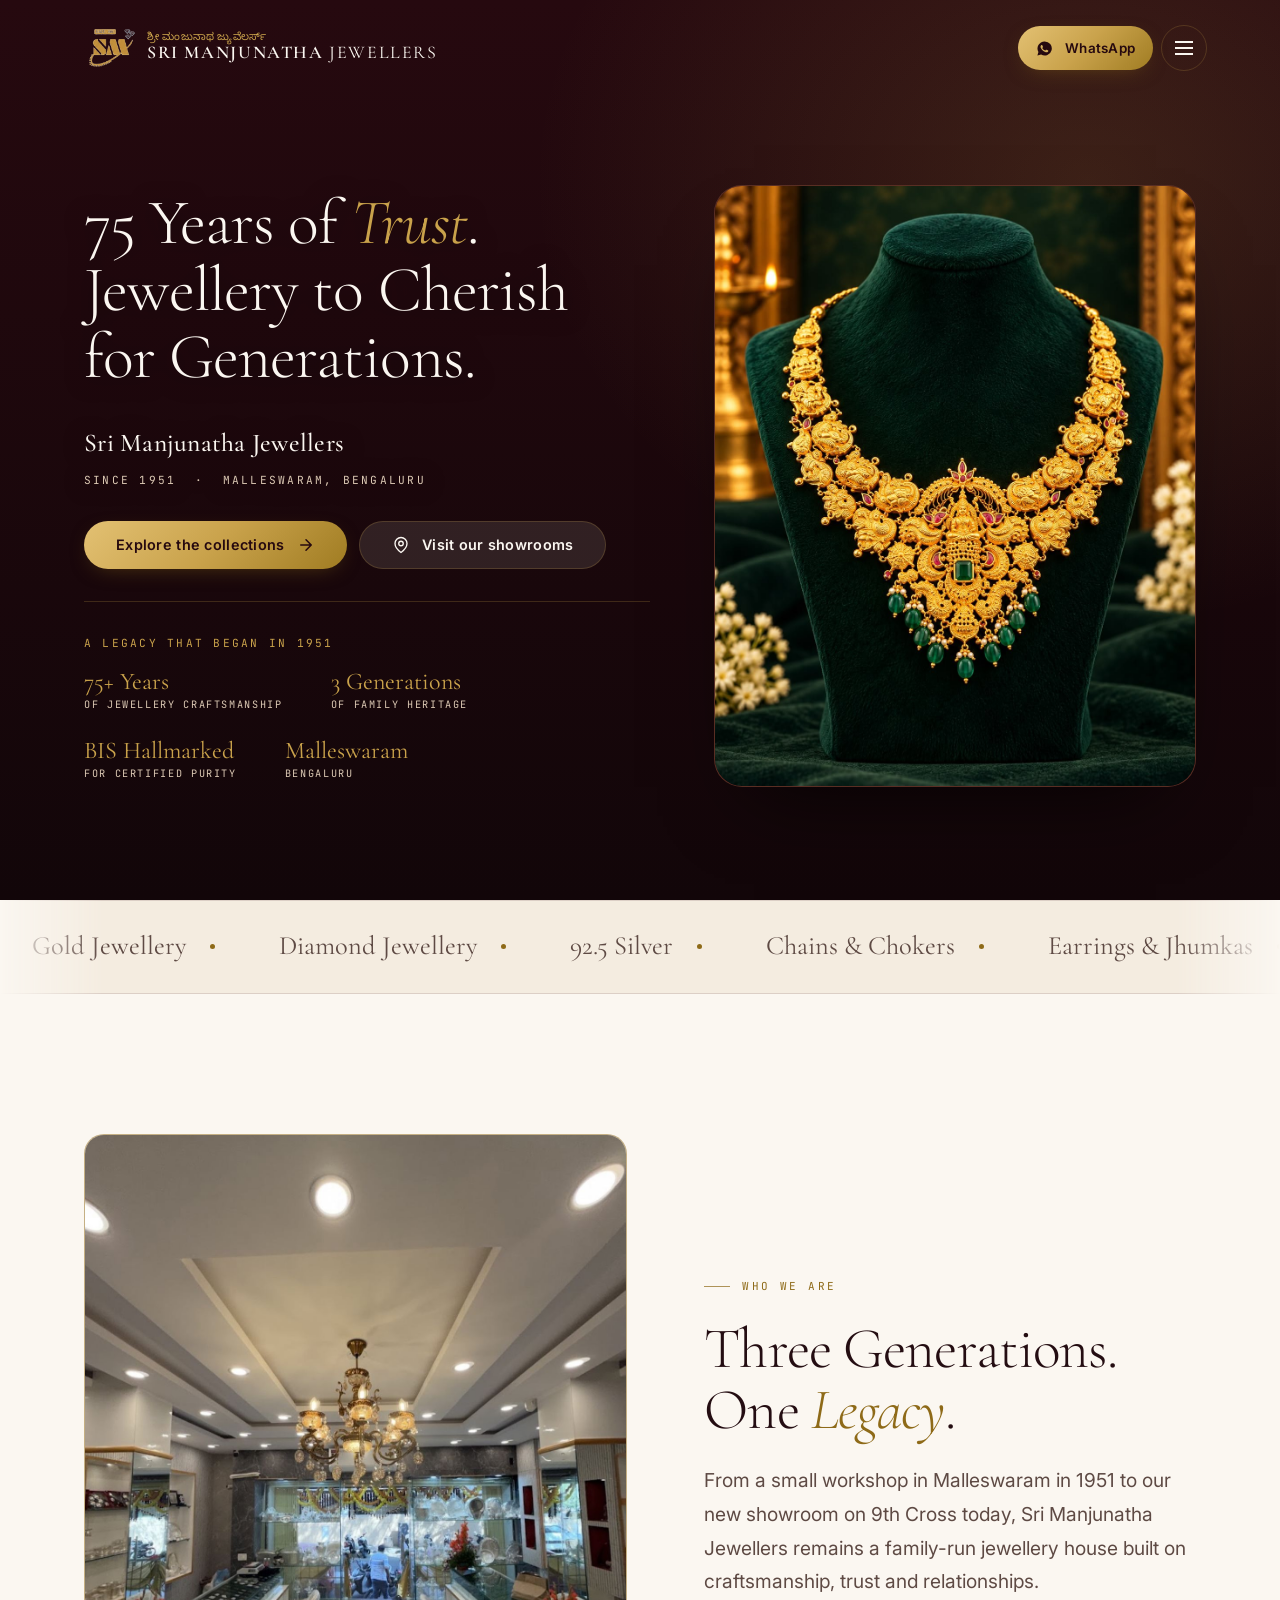
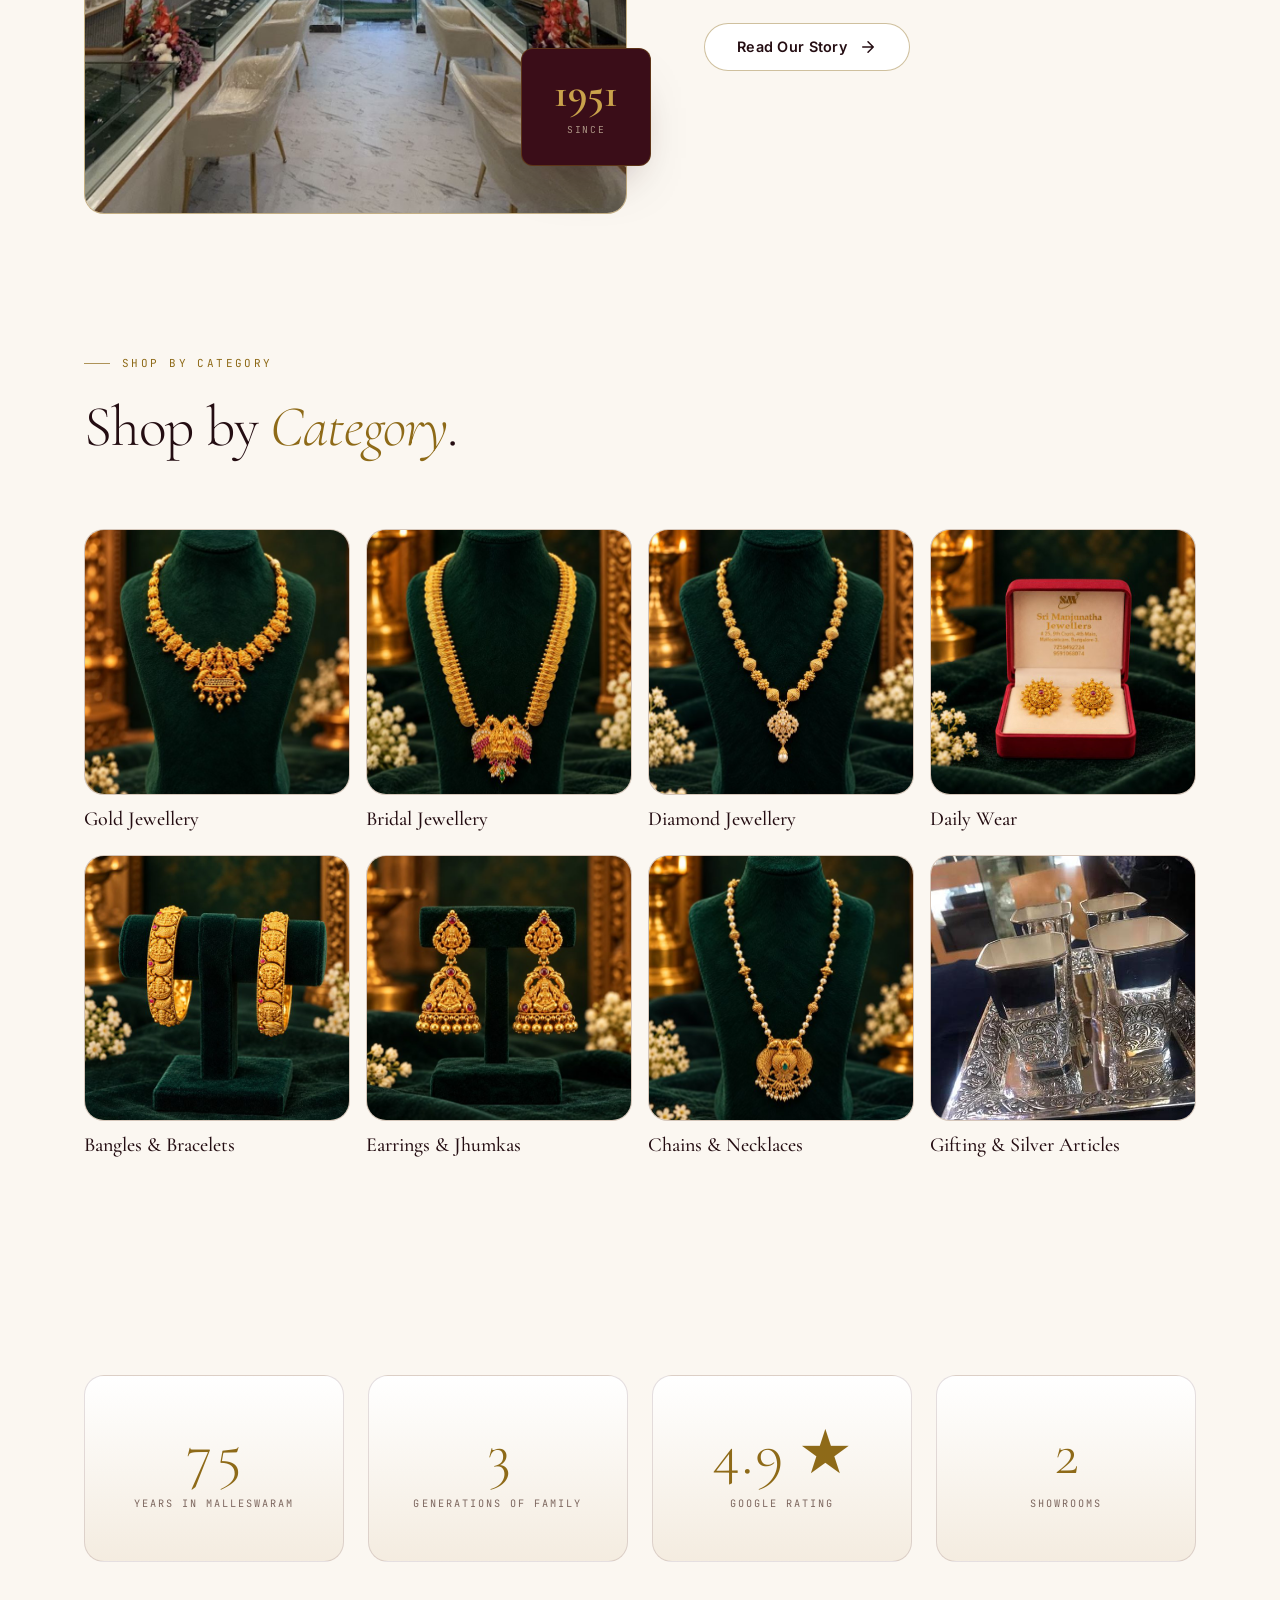
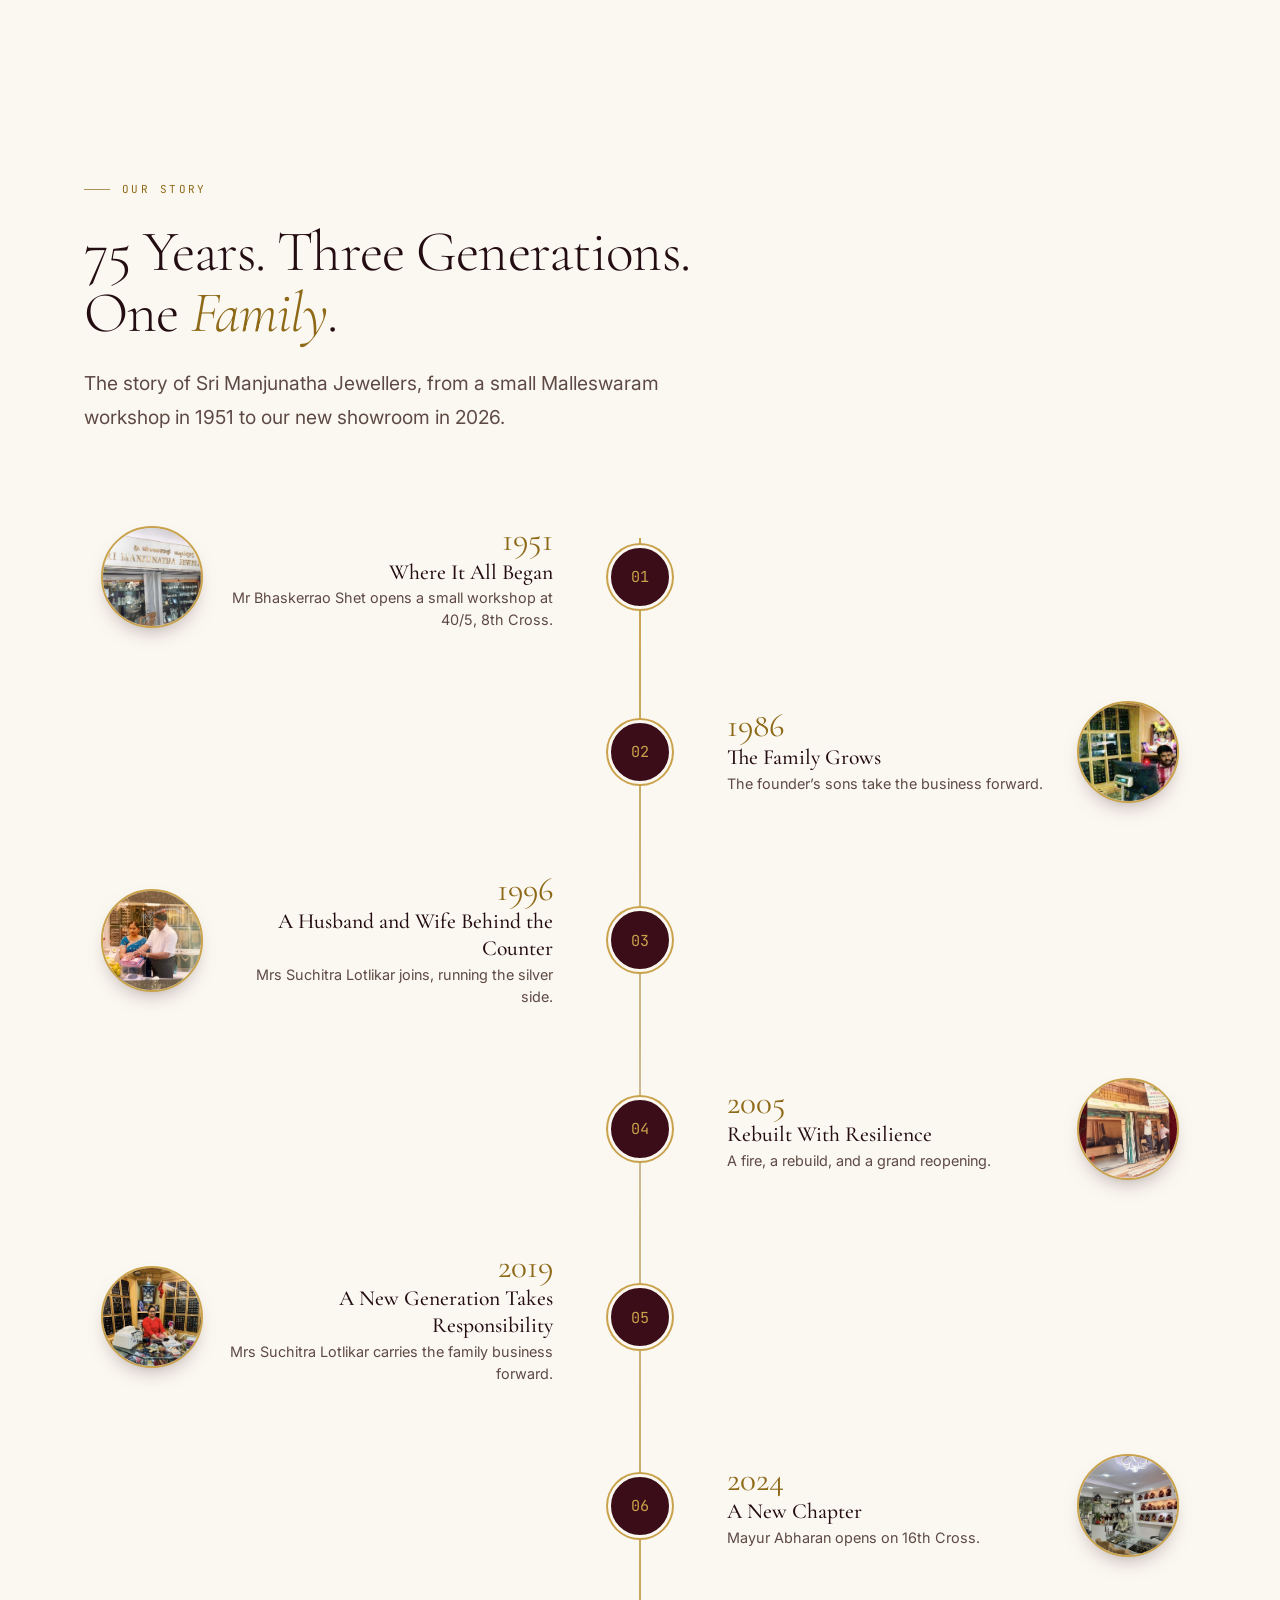
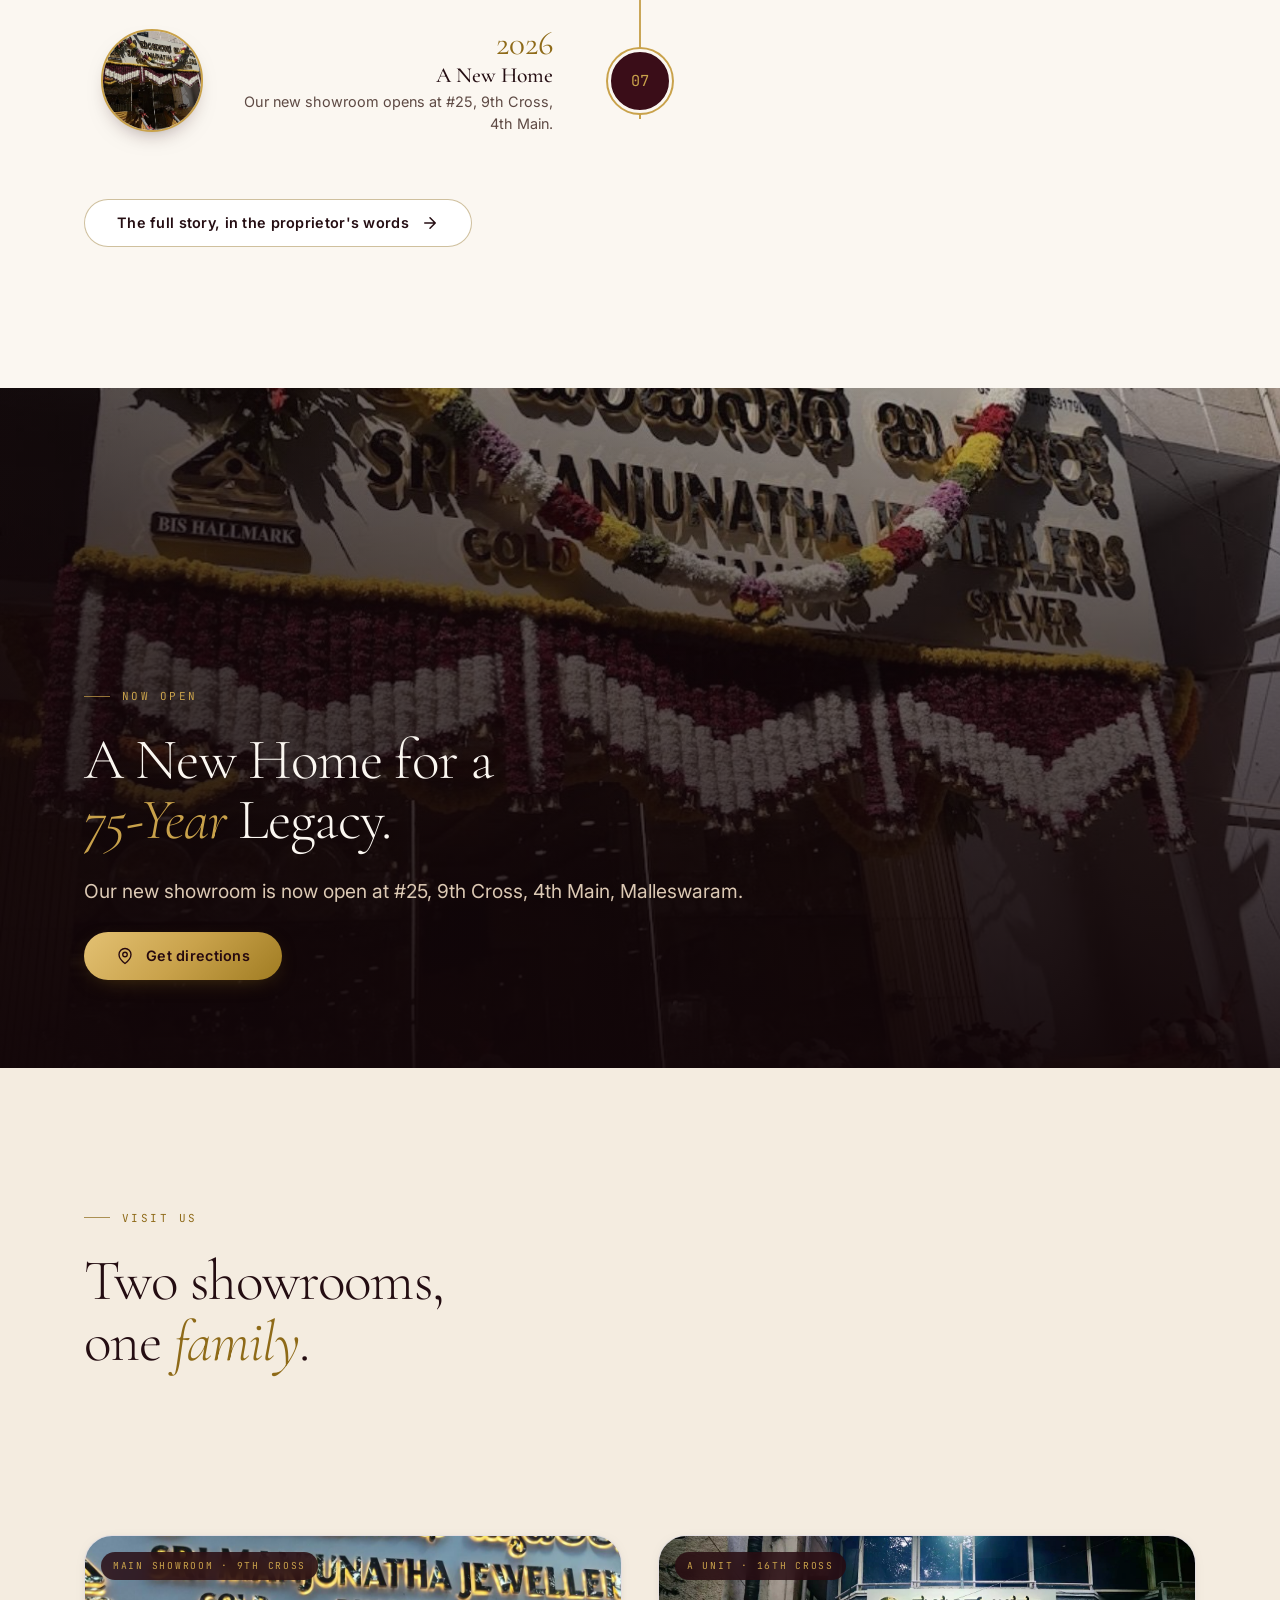
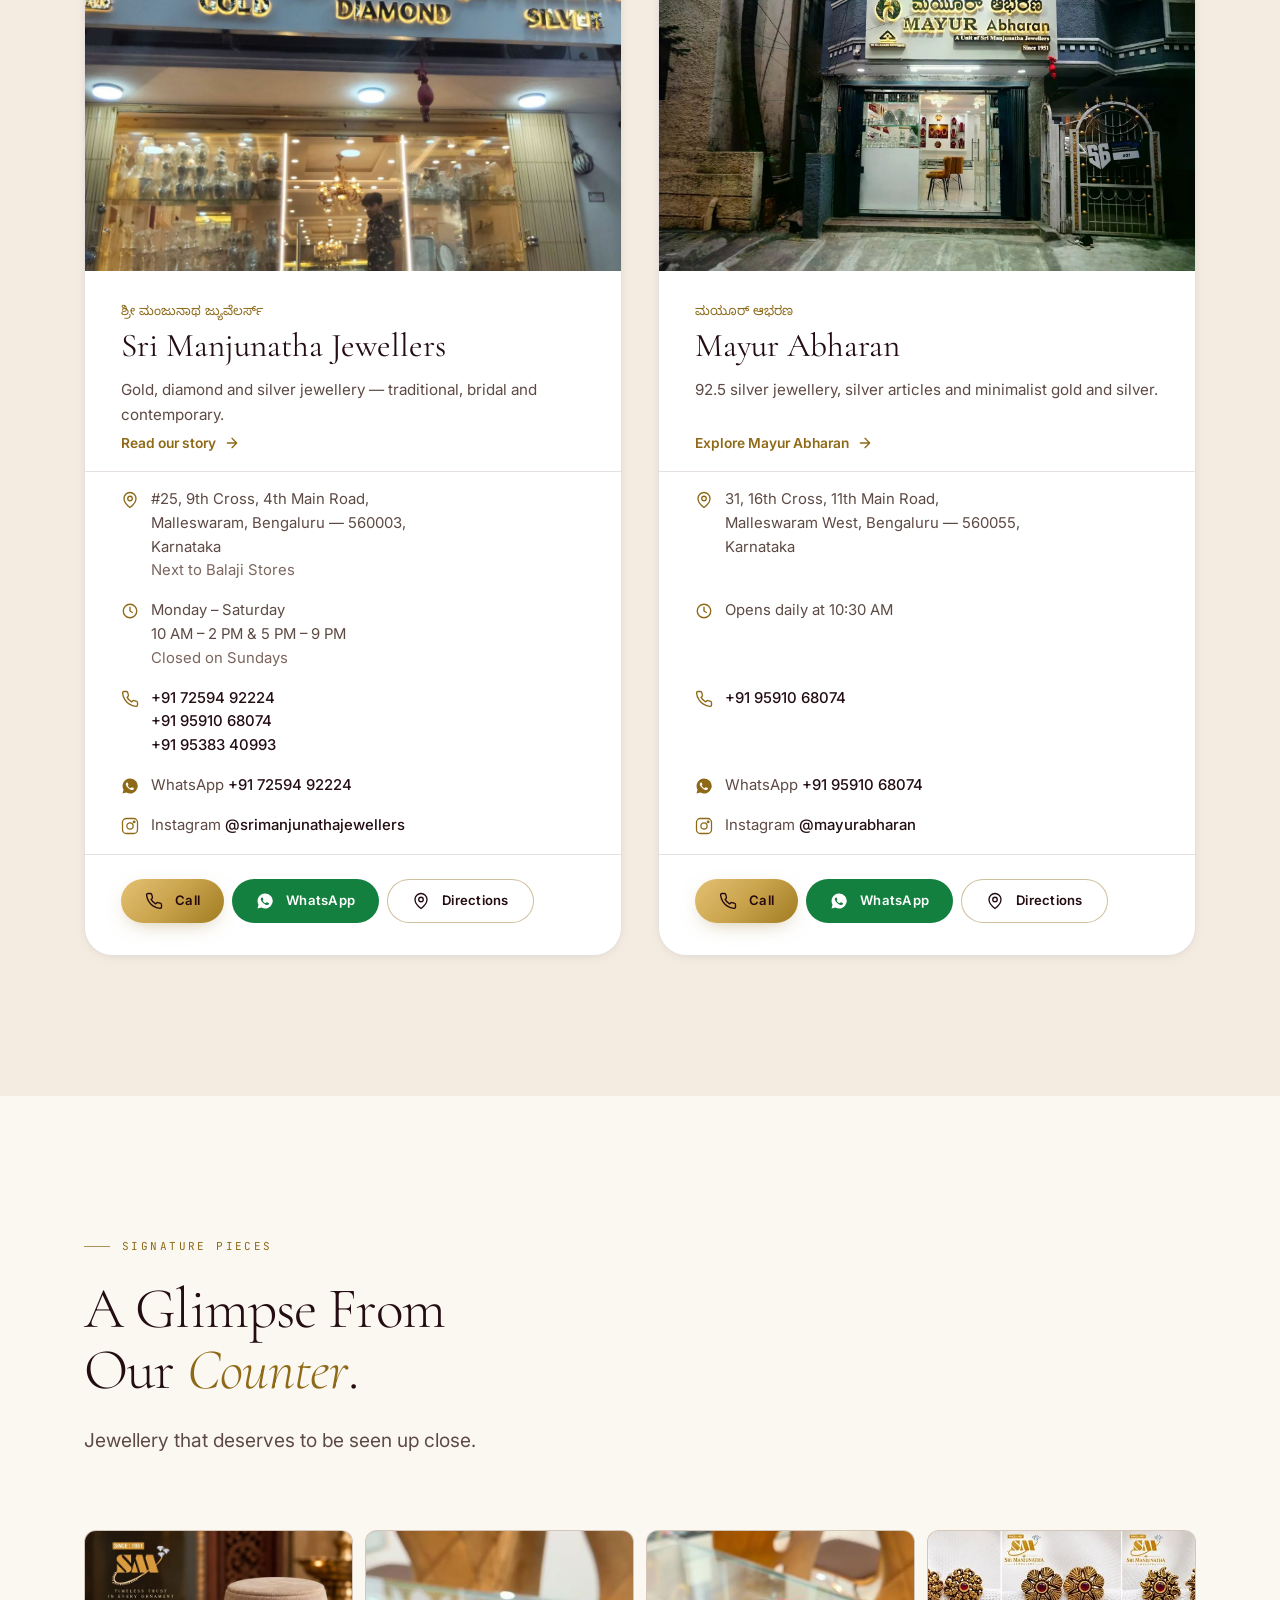
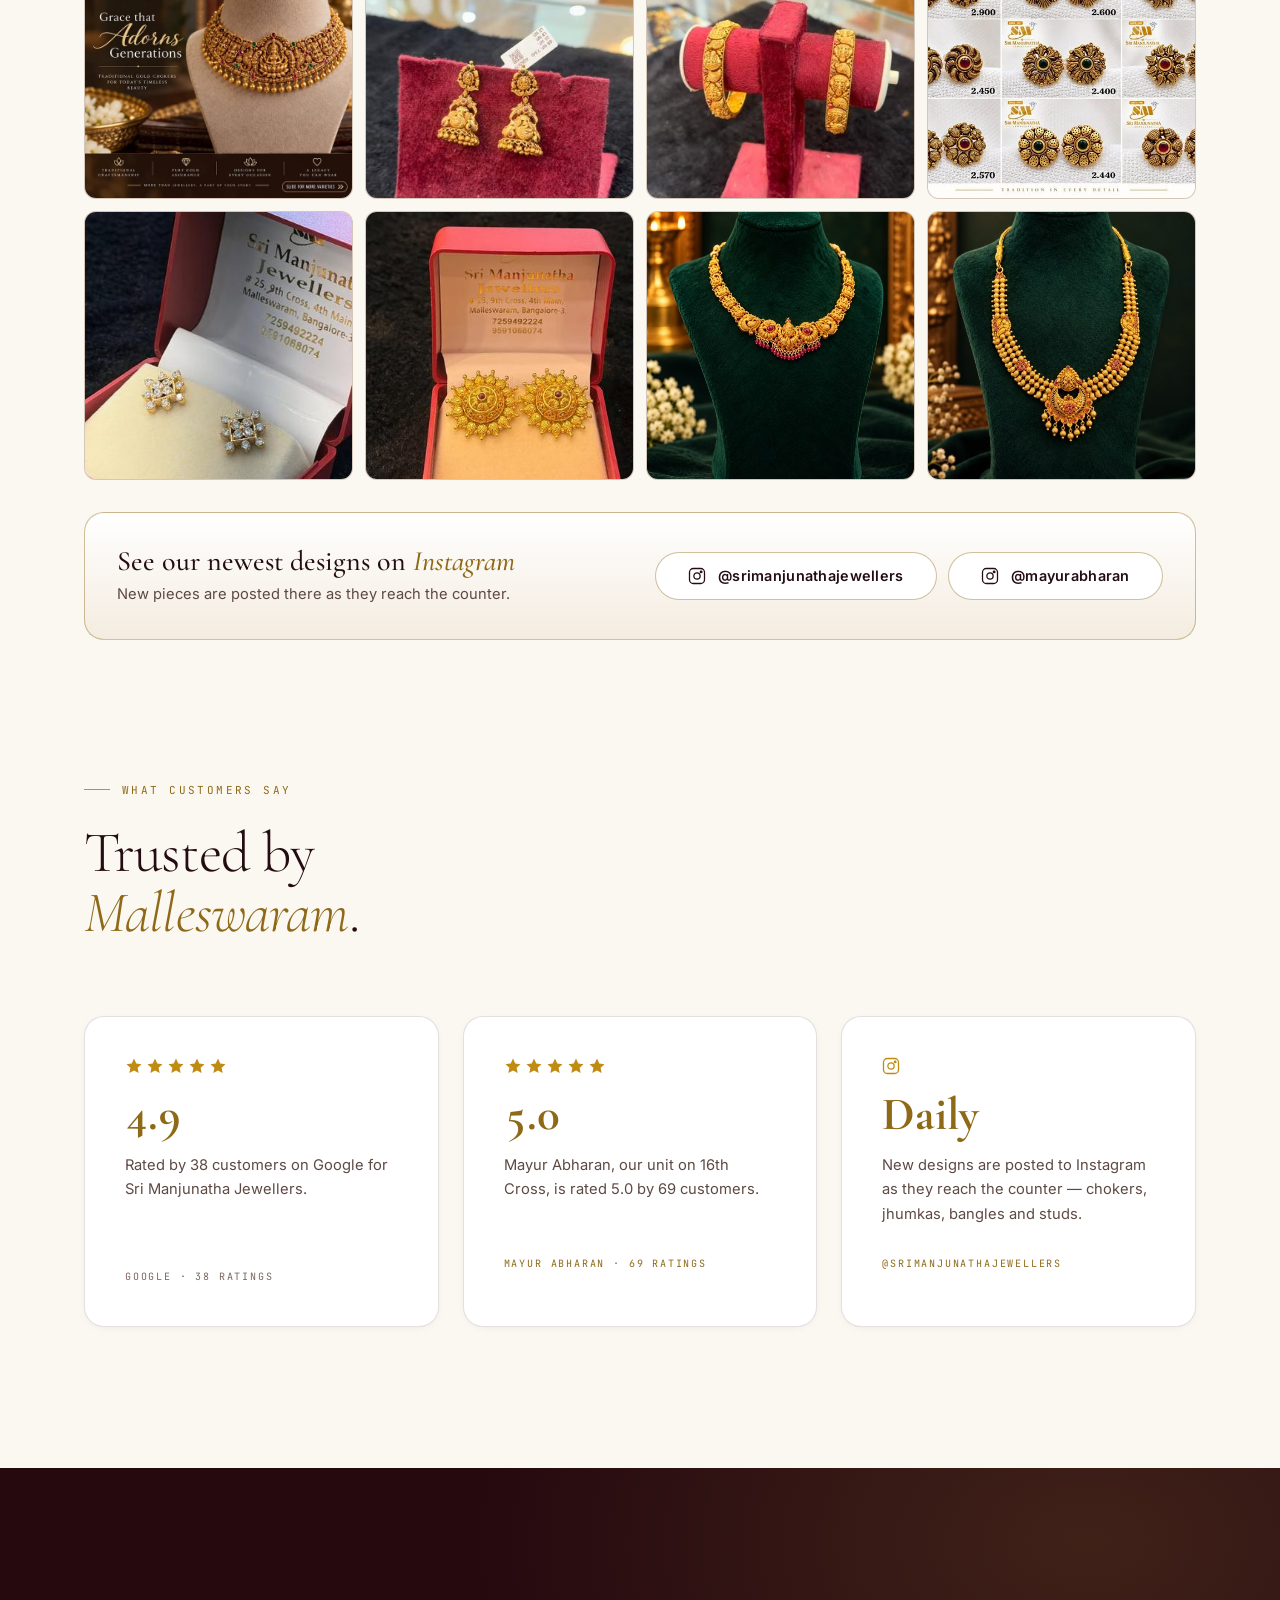
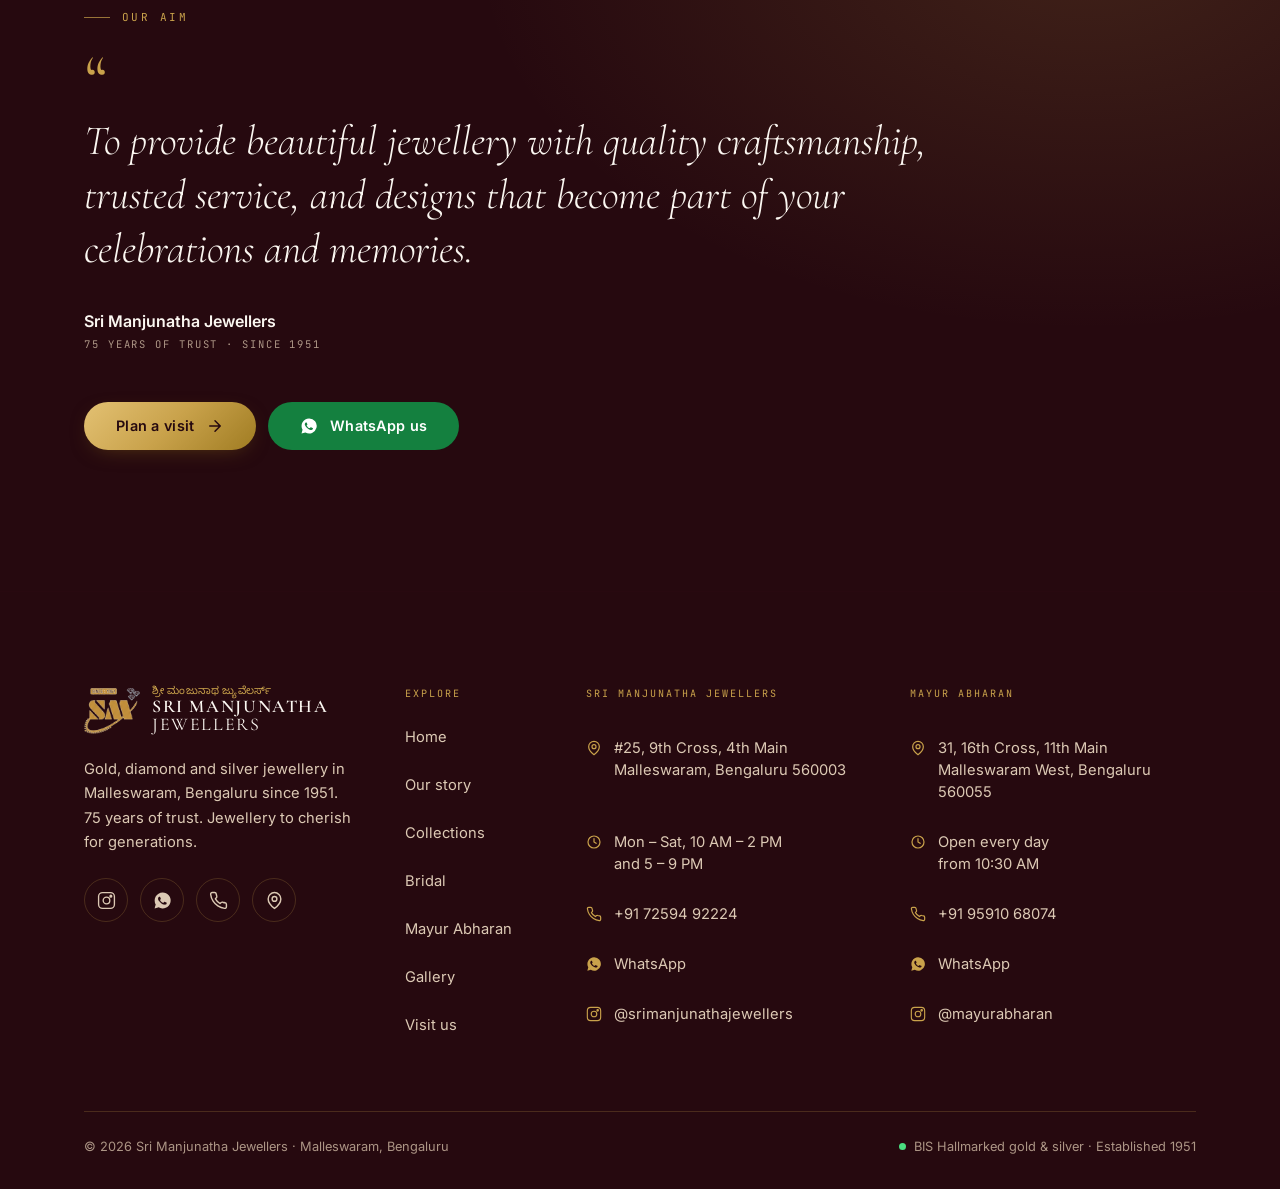
==== commit 7cebbf58: "Rebuild as Sri Manjunatha Jewellers multi-page site Adds collections, bridal, gallery, Mayur Abharan" ====
--- a/index.html
+++ b/index.html
@@ -3,53 +3,100 @@
 <head>
 <meta charset="utf-8">
 <meta name="viewport" content="width=device-width, initial-scale=1, viewport-fit=cover">
-<title>Mayur Abharan — Antique Silver &amp; Gold Jewellery, Malleswaram Bengaluru | Since 1951</title>
-<meta name="description" content="Mayur Abharan, Malleswaram, Bengaluru. BIS Hallmark showroom since 1951 — antique temple gold, 92.5 sterling silver jewellery, silver articles and idols, diamonds. Rated 5.0 by 69 customers.">
+<title>Sri Manjunatha Jewellers — Gold, Diamond &amp; Silver Jewellery, Malleswaram Bengaluru | Since 1951</title>
+<meta name="description" content="Sri Manjunatha Jewellers, Malleswaram, Bengaluru — a family jewellery house since 1951. BIS hallmarked gold, diamond and silver jewellery, bridal sets, chains, jhumkas, bangles and gifting. Home of Mayur Abharan.">
 <meta name="theme-color" content="#1E060D">
-<link rel="canonical" href="https://mayurabharan.com/">
-
 <meta property="og:type" content="business.business">
-<meta property="og:title" content="Mayur Abharan — Antique Silver &amp; Gold Jewellery, Malleswaram">
-<meta property="og:description" content="BIS Hallmark showroom in Malleswaram since 1951. Antique temple gold, 92.5 sterling silver, silver articles and idols.">
-<meta property="og:image" content="assets/img/mp-01.jpg">
+<meta property="og:title" content="Sri Manjunatha Jewellers — Gold, Diamond &amp; Silver Jewellery, Malleswaram Bengaluru | Since 1951">
+<meta property="og:description" content="Sri Manjunatha Jewellers, Malleswaram, Bengaluru — a family jewellery house since 1951. BIS hallmarked gold, diamond and silver jewellery, bridal sets, chains, jhumkas, bangles and gifting. Home of Mayur Abharan.">
+<meta property="og:image" content="assets/img/smj/new-sign-night.jpg">
 <meta property="og:locale" content="en_IN">
 <meta name="twitter:card" content="summary_large_image">
-
 <link rel="icon" href="assets/favicon.svg" type="image/svg+xml">
-<link rel="apple-touch-icon" href="assets/img/logo.jpg">
-
+<link rel="apple-touch-icon" href="assets/img/smj/logo-smj-160.png">
 <link rel="preconnect" href="https://fonts.googleapis.com">
 <link rel="preconnect" href="https://fonts.gstatic.com" crossorigin>
-<link rel="preload" as="image" href="assets/img/mp-01.jpg" fetchpriority="high">
-<link href="https://fonts.googleapis.com/css2?family=Cormorant+Garamond:ital,wght@0,300;0,400;0,600;1,300;1,400&family=Inter:wght@400;500;600&family=JetBrains+Mono:wght@400;500&family=Noto+Sans+Kannada:wght@500;600&display=swap" rel="stylesheet">
+<link rel="preload" as="image" href="assets/img/smj/p-bridal-necklace.jpg" fetchpriority="high">
+<link href="https://fonts.googleapis.com/css2?family=Cormorant+Garamond:ital,wght@0,300;0,400;0,500;0,600;1,300;1,400&family=Inter:wght@400;500;600&family=JetBrains+Mono:wght@400;500&family=Noto+Sans+Kannada:wght@500;600&display=swap" rel="stylesheet">
 <link rel="stylesheet" href="assets/css/style.css">
-
 <script type="application/ld+json">
 {
-  "@context":"https://schema.org",
-  "@type":"JewelryStore",
-  "name":"Mayur Abharan",
-  "alternateName":"ಮಯೂರ್ ಆಭರಣ",
-  "description":"BIS Hallmark showroom in Malleswaram, Bengaluru, established 1951. Antique temple gold, 92.5 sterling silver jewellery, silver articles and idols, diamonds.",
-  "foundingDate":"1951",
-  "url":"https://mayurabharan.com/",
-  "image":"assets/img/mp-01.jpg",
-  "telephone":"+91-95910-68074",
-  "priceRange":"$$",
-  "address":{
-    "@type":"PostalAddress",
-    "streetAddress":"31, 16th Cross, 11th Main Road, Malleswaram",
-    "addressLocality":"Bengaluru",
-    "addressRegion":"Karnataka",
-    "postalCode":"560055",
-    "addressCountry":"IN"
+ "@context": "https://schema.org",
+ "@type": "JewelryStore",
+ "name": "Sri Manjunatha Jewellers",
+ "alternateName": "ಶ್ರೀ ಮಂಜುನಾಥ ಜ್ಯುವೆಲರ್ಸ್",
+ "description": "Family-run jewellers in Malleswaram, Bengaluru since 1951: BIS hallmarked gold, diamond and silver jewellery, traditional and bridal designs, silver articles and gifting.",
+ "foundingDate": "1951",
+ "image": "assets/img/smj/new-sign-night.jpg",
+ "telephone": "+91-72594-92224",
+ "priceRange": "$$",
+ "address": {
+  "@type": "PostalAddress",
+  "streetAddress": "#25, 9th Cross, 4th Main Road, Malleswaram",
+  "addressLocality": "Bengaluru",
+  "addressRegion": "Karnataka",
+  "postalCode": "560003",
+  "addressCountry": "IN"
+ },
+ "geo": {
+  "@type": "GeoCoordinates",
+  "latitude": 13.0000309,
+  "longitude": 77.5682509
+ },
+ "openingHoursSpecification": [
+  {
+   "@type": "OpeningHoursSpecification",
+   "dayOfWeek": [
+    "Monday",
+    "Tuesday",
+    "Wednesday",
+    "Thursday",
+    "Friday",
+    "Saturday"
+   ],
+   "opens": "10:00",
+   "closes": "14:00"
   },
-  "geo":{"@type":"GeoCoordinates","latitude":13.0068084,"longitude":77.56258},
-  "openingHours":"Mo-Su 10:30-20:30",
-  "aggregateRating":{"@type":"AggregateRating","ratingValue":"5.0","reviewCount":"69","bestRating":"5"},
-  "sameAs":["https://www.instagram.com/mayurabharan/"]
+  {
+   "@type": "OpeningHoursSpecification",
+   "dayOfWeek": [
+    "Monday",
+    "Tuesday",
+    "Wednesday",
+    "Thursday",
+    "Friday",
+    "Saturday"
+   ],
+   "opens": "17:00",
+   "closes": "21:00"
+  }
+ ],
+ "aggregateRating": {
+  "@type": "AggregateRating",
+  "ratingValue": "4.9",
+  "reviewCount": "38",
+  "bestRating": "5"
+ },
+ "sameAs": [
+  "https://www.instagram.com/srimanjunathajewellers/"
+ ],
+ "subOrganization": {
+  "@type": "JewelryStore",
+  "name": "Mayur Abharan",
+  "telephone": "+91-95910-68074",
+  "address": {
+   "@type": "PostalAddress",
+   "streetAddress": "31, 16th Cross, 11th Main Road, Malleswaram",
+   "addressLocality": "Bengaluru",
+   "postalCode": "560055",
+   "addressCountry": "IN"
+  }
+ }
 }
 </script>
+    <!-- Vercel Web Analytics -->
+    <script>window.va = window.va || function () { (window.vaq = window.vaq || []).push(arguments); };</script>
+    <script defer src="/_vercel/insights/script.js"></script>
 </head>
 <body>
 <a class="skip-link" href="#main">Skip to main content</a>
@@ -57,90 +104,78 @@
 <!-- ============ NAV ============ -->
 <header class="nav" id="nav">
   <div class="nav-inner">
-    <a class="brand" href="#top" aria-label="Mayur Abharan — home">
-      <svg class="brand-mark" viewBox="0 0 48 48" fill="none" aria-hidden="true">
-        <circle cx="24" cy="24" r="22.5" stroke="currentColor" stroke-width="1.1" style="color:var(--gold)"/>
-        <path d="M24 9c-5.6 0-9.4 4-9.4 8.9 0 3.6 2.2 6.3 5.4 7.6-.9 3.6-3.4 6.2-7.2 7.6 3.1 3.8 7.4 5.9 11.9 5.9 6.9 0 12.1-4.6 12.1-11.2 0-4.5-2.6-7.6-6.1-8.8.6-1 1-2.2 1-3.4C31.7 12 28.5 9 24 9Z" fill="var(--gold)" opacity=".92"/>
-        <circle cx="24" cy="17.6" r="3.4" fill="var(--maroon-900)"/>
-        <circle cx="24" cy="17.6" r="1.5" fill="var(--gold-lite)"/>
-      </svg>
+    <a class="brand" href="index.html" aria-label="Sri Manjunatha Jewellers — home">
+      <img class="brand-logo" src="assets/img/smj/logo-smj-160.png" alt="" width="160" height="131">
       <span class="brand-text">
-        <span class="brand-kn">ಮಯೂರ್ ಆಭರಣ</span>
-        <span class="brand-en"><b>Mayur</b> Abharan</span>
+        <span class="brand-kn">ಶ್ರೀ ಮಂಜುನಾಥ ಜ್ಯುವೆಲರ್ಸ್</span>
+        <span class="brand-en"><b>Sri Manjunatha</b> Jewellers</span>
       </span>
     </a>
 
     <nav class="nav-links" aria-label="Primary">
-      <a href="#legacy">Legacy</a>
-      <a href="#collections">Collections</a>
-      <a href="#craft">Craft</a>
-      <a href="#gallery">Gallery</a>
-      <a href="#visit">Visit</a>
+      <a href="index.html" aria-current="page">Home</a>
+      <a href="collections.html">Collections</a>
+      <a href="bridal.html">Bridal</a>
+      <a href="our-story.html">Our Story</a>
+      <a href="mayur-abharan.html">Mayur Abharan</a>
+      <a href="gallery.html">Gallery</a>
+      <a href="contact.html">Visit Us</a>
     </nav>
 
     <div class="nav-cta">
-      <a class="btn btn-ghost" href="tel:+919591068074">
-        <svg viewBox="0 0 24 24" fill="none" stroke="currentColor" stroke-width="1.8" stroke-linecap="round" stroke-linejoin="round" aria-hidden="true"><path d="M22 16.9v3a2 2 0 0 1-2.2 2 19.8 19.8 0 0 1-8.6-3.1 19.5 19.5 0 0 1-6-6A19.8 19.8 0 0 1 2.1 4.2 2 2 0 0 1 4.1 2h3a2 2 0 0 1 2 1.7c.1 1 .4 1.9.7 2.8a2 2 0 0 1-.5 2.1L8.1 9.9a16 16 0 0 0 6 6l1.3-1.3a2 2 0 0 1 2.1-.4c.9.3 1.8.6 2.8.7a2 2 0 0 1 1.7 2Z"/></svg>
-        Call
-      </a>
-      <a class="btn btn-primary" href="#enquire">Enquire</a>
+      <a class="btn btn-primary" href="https://wa.me/917259492224?text=Hello%20Sri%20Manjunatha%20Jewellers%2C%20I%27d%20like%20to%20ask%20about%20a%20piece." target="_blank" rel="noopener"><svg viewBox="0 0 24 24" fill="currentColor" aria-hidden="true"><path d="M12 2a10 10 0 0 0-8.6 15L2 22l5.2-1.4A10 10 0 1 0 12 2Zm5.3 14.1c-.2.6-1.3 1.2-1.8 1.2-.5.1-1 .1-1.7-.1-.4-.1-.9-.3-1.6-.6-2.8-1.2-4.6-4-4.7-4.2-.1-.2-1.1-1.4-1.1-2.7s.7-1.9.9-2.2c.2-.2.5-.3.6-.3h.5c.2 0 .4 0 .6.4l.8 2c.1.2.1.3 0 .5l-.3.5-.4.4c-.1.1-.3.3-.1.6.2.3.7 1.2 1.5 1.9 1 .9 1.9 1.2 2.2 1.3.2.1.4.1.6-.1l.8-.9c.2-.2.4-.2.6-.1l2 .9c.3.1.4.2.5.3.1.2.1.6-.1 1.2Z"/></svg> WhatsApp</a>
+      <a class="btn btn-ghost" href="tel:+917259492224"><svg viewBox="0 0 24 24" fill="none" stroke="currentColor" stroke-width="1.8" stroke-linecap="round" stroke-linejoin="round" aria-hidden="true"><path d="M22 16.9v3a2 2 0 0 1-2.2 2 19.8 19.8 0 0 1-8.6-3.1 19.5 19.5 0 0 1-6-6A19.8 19.8 0 0 1 2.1 4.2 2 2 0 0 1 4.1 2h3a2 2 0 0 1 2 1.7c.1 1 .4 1.9.7 2.8a2 2 0 0 1-.5 2.1L8.1 9.9a16 16 0 0 0 6 6l1.3-1.3a2 2 0 0 1 2.1-.4c.9.3 1.8.6 2.8.7a2 2 0 0 1 1.7 2Z"/></svg> Call</a>
       <button class="burger" id="burger" aria-label="Open menu" aria-expanded="false" aria-controls="mobileMenu"><span></span></button>
     </div>
   </div>
 </header>
 
 <div class="mobile-menu" id="mobileMenu" role="dialog" aria-modal="true" aria-label="Menu" hidden>
-  <a href="#legacy">Legacy</a>
-  <a href="#collections">Collections</a>
-  <a href="#craft">Craft</a>
-  <a href="#gallery">Gallery</a>
-  <a href="#visit">Visit</a>
-  <a href="#enquire">Enquire</a>
+  <a href="index.html" aria-current="page">Home</a>
+  <a href="collections.html">Collections</a>
+  <a href="bridal.html">Bridal</a>
+  <a href="our-story.html">Our Story</a>
+  <a href="mayur-abharan.html">Mayur Abharan</a>
+  <a href="gallery.html">Gallery</a>
+  <a href="contact.html">Visit Us</a>
   <div class="mm-foot">
-    <a class="btn btn-primary" href="tel:+919591068074">Call 95910 68074</a>
-    <a class="btn btn-ghost" href="https://www.instagram.com/mayurabharan/" target="_blank" rel="noopener">Instagram</a>
+    <a class="btn btn-primary" href="tel:+917259492224">Call 72594 92224</a>
+    <a class="btn btn-wa" href="https://wa.me/917259492224?text=Hello%20Sri%20Manjunatha%20Jewellers%2C%20I%27d%20like%20to%20ask%20about%20a%20piece." target="_blank" rel="noopener"><svg viewBox="0 0 24 24" fill="currentColor" aria-hidden="true"><path d="M12 2a10 10 0 0 0-8.6 15L2 22l5.2-1.4A10 10 0 1 0 12 2Zm5.3 14.1c-.2.6-1.3 1.2-1.8 1.2-.5.1-1 .1-1.7-.1-.4-.1-.9-.3-1.6-.6-2.8-1.2-4.6-4-4.7-4.2-.1-.2-1.1-1.4-1.1-2.7s.7-1.9.9-2.2c.2-.2.5-.3.6-.3h.5c.2 0 .4 0 .6.4l.8 2c.1.2.1.3 0 .5l-.3.5-.4.4c-.1.1-.3.3-.1.6.2.3.7 1.2 1.5 1.9 1 .9 1.9 1.2 2.2 1.3.2.1.4.1.6-.1l.8-.9c.2-.2.4-.2.6-.1l2 .9c.3.1.4.2.5.3.1.2.1.6-.1 1.2Z"/></svg> WhatsApp</a>
+    <a class="btn btn-ghost" href="https://www.instagram.com/srimanjunathajewellers/" target="_blank" rel="noopener">Instagram</a>
   </div>
 </div>
 
 <main id="main">
 
 <!-- ============ HERO ============ -->
-<section class="hero" id="top">
-  <div class="hero-bg">
-    <img src="assets/img/mp-01.jpg" alt="The illuminated Mayur Abharan showroom front on 16th Cross, Malleswaram, Bengaluru at night" width="1600" height="1067" fetchpriority="high" decoding="async">
-  </div>
-  <div class="plumes" id="plumes" aria-hidden="true"></div>
-
-  <div class="wrap hero-inner">
-    <p class="eyebrow rise">Malleswaram, Bengaluru &nbsp;·&nbsp; Since 1951</p>
-
+<section class="hero hero--split" id="top">
+  <div class="wrap hero-split">
+  <div class="hero-inner">
     <h1 class="h-display h1 rise">
-      Seventy-four years<br>of <em>ornament</em>,<br>held in one family.
+      75 Years of <em>Trust</em>.<br>Jewellery to Cherish for Generations.
     </h1>
 
-    <p class="lede rise">
-      Mayur Abharan is a BIS Hallmark showroom in Malleswaram — antique temple gold,
-      92.5 sterling silver, hand-finished silver articles and idols, diamonds, and
-      pieces made to order for the occasions that matter.
-    </p>
+    <p class="hero-sign rise"><b>Sri Manjunatha Jewellers</b><span>Since 1951 &nbsp;·&nbsp; Malleswaram, Bengaluru</span></p>
 
     <div class="hero-cta rise">
-      <a class="btn btn-primary" href="#collections">
-        View the collections
-        <svg viewBox="0 0 24 24" fill="none" stroke="currentColor" stroke-width="2" stroke-linecap="round" stroke-linejoin="round" aria-hidden="true"><path d="M5 12h14m-7-7 7 7-7 7"/></svg>
-      </a>
-      <a class="btn btn-ghost" href="https://www.google.com/maps?q=13.006808399999999,77.56258" target="_blank" rel="noopener">
-        <svg viewBox="0 0 24 24" fill="none" stroke="currentColor" stroke-width="1.8" stroke-linecap="round" stroke-linejoin="round" aria-hidden="true"><path d="M20 10c0 6-8 12-8 12s-8-6-8-12a8 8 0 1 1 16 0Z"/><circle cx="12" cy="10" r="3"/></svg>
-        Get directions
-      </a>
-    </div>
-
-    <dl class="hero-meta rise">
-      <div><dt>Established</dt><dd>1951</dd></div>
-      <div><dt>Customer rating</dt><dd>5.0 ★</dd></div>
-      <div><dt>Purity</dt><dd>BIS Hallmark</dd></div>
-      <div><dt>Where</dt><dd>16th Cross, Malleswaram</dd></div>
-    </dl>
+      <a class="btn btn-primary" href="collections.html">Explore the collections <svg viewBox="0 0 24 24" fill="none" stroke="currentColor" stroke-width="2" stroke-linecap="round" stroke-linejoin="round" aria-hidden="true"><path d="M5 12h14m-7-7 7 7-7 7"/></svg></a>
+      <a class="btn btn-ghost" href="contact.html"><svg viewBox="0 0 24 24" fill="none" stroke="currentColor" stroke-width="1.8" stroke-linecap="round" stroke-linejoin="round" aria-hidden="true"><path d="M20 10c0 6-8 12-8 12s-8-6-8-12a8 8 0 1 1 16 0Z"/><circle cx="12" cy="10" r="3"/></svg> Visit our showrooms</a>
+    </div>
+
+    <div class="hero-legacy rise">
+      <p class="hero-legacy-title">A Legacy That Began in 1951</p>
+      <ul>
+        <li><b>75+ Years</b><span>of jewellery craftsmanship</span></li>
+        <li><b>3 Generations</b><span>of family heritage</span></li>
+        <li><b>BIS Hallmarked</b><span>for certified purity</span></li>
+        <li><b>Malleswaram</b><span>Bengaluru</span></li>
+      </ul>
+    </div>
+  </div>
+
+  <figure class="hero-figure rise">
+    <img src="assets/img/smj/p-bridal-necklace.jpg" alt="Antique gold bridal necklace with Lakshmi motifs and emerald drops on a green velvet bust" width="1142" height="1377" fetchpriority="high" decoding="async">
+  </figure>
   </div>
 
   <div class="scroll-hint" aria-hidden="true"><i></i><span>Scroll</span></div>
@@ -149,412 +184,253 @@
 <!-- ============ MARQUEE ============ -->
 <div class="marquee" aria-hidden="true">
   <div class="marquee-track">
-    <span>Antique Temple Gold</span><span>92.5 Sterling Silver</span><span>Silver Articles &amp; Idols</span>
-    <span>Diamond &amp; Zircon</span><span>Gold Polished Silver</span><span>Bridal Haram</span>
-    <span>Made to Order</span><span>BIS Hallmark</span>
-    <span>Antique Temple Gold</span><span>92.5 Sterling Silver</span><span>Silver Articles &amp; Idols</span>
-    <span>Diamond &amp; Zircon</span><span>Gold Polished Silver</span><span>Bridal Haram</span>
-    <span>Made to Order</span><span>BIS Hallmark</span>
+    <span>Gold Jewellery</span><span>Diamond Jewellery</span><span>92.5 Silver</span><span>Chains &amp; Chokers</span>
+    <span>Earrings &amp; Jhumkas</span><span>Rings</span><span>Bangles</span><span>Bridal Jewellery</span><span>Gifting</span>
+    <span>Gold Jewellery</span><span>Diamond Jewellery</span><span>92.5 Silver</span><span>Chains &amp; Chokers</span>
+    <span>Earrings &amp; Jhumkas</span><span>Rings</span><span>Bangles</span><span>Bridal Jewellery</span><span>Gifting</span>
   </div>
 </div>
 
-<!-- ============ LEGACY ============ -->
-<section class="section" id="legacy">
+<!-- ============ WHO WE ARE ============ -->
+<section class="section" id="about">
   <div class="wrap legacy">
     <div class="legacy-media reveal">
-      <div class="frame">
-        <img src="assets/img/ma-24.jpg" alt="The Mayur Abharan shopfront sign in Kannada and English, marked BIS Hallmark Showroom and Since 1951" width="1728" height="2304" loading="lazy" decoding="async">
-      </div>
-      <div class="legacy-badge">
-        <strong>1951</strong>
-        <span>Since</span>
-      </div>
+      <div class="frame"><img src="assets/img/smj/new-interior-aisle.jpg" alt="Inside the new showroom: glass counters along both walls under a crystal chandelier" loading="lazy" decoding="async"></div>
+      <div class="legacy-badge"><strong>1951</strong><span>Since</span></div>
     </div>
 
     <div class="legacy-copy">
-      <p class="eyebrow reveal">The house</p>
-      <h2 class="h-display h2 reveal" data-delay="1">A Malleswaram name,<br>kept <em>deliberately small</em>.</h2>
+      <p class="eyebrow reveal">Who we are</p>
+      <h2 class="h-display h2 reveal" data-delay="1">Three Generations.<br>One <em>Legacy</em>.</h2>
       <p class="lede reveal" data-delay="2">
-        The family has sold jewellery in Malleswaram since 1951. The showroom on 16th Cross
-        carries that work forward — antique gold on one side of the counter, 92.5 silver and
-        silver articles on the other.
+        From a small workshop in Malleswaram in 1951 to our new showroom on 9th Cross today,
+        Sri Manjunatha Jewellers remains a family-run jewellery house built on craftsmanship,
+        trust and relationships.
       </p>
-      <p class="lede reveal" data-delay="3">
-        What that buys you is attention. Every piece is weighed in front of you, the purity is
-        stamped, the bill is printed, and the person explaining the design is usually the person
-        who chose it. Customers on Justdial and magicpin have rated the showroom 5.0 across
-        69 ratings.
-      </p>
-
-      <ul class="legacy-list reveal" data-delay="4">
-        <li>
-          <svg viewBox="0 0 24 24" fill="none" stroke="currentColor" stroke-width="1.8" stroke-linecap="round" stroke-linejoin="round" aria-hidden="true"><path d="M12 2 4 5.5v6c0 5 3.4 9.7 8 10.5 4.6-.8 8-5.5 8-10.5v-6L12 2Z"/><path d="m9 12 2 2 4-4"/></svg>
-          <span><strong>BIS Hallmark showroom.</strong> Metal purity is certified and stamped, not claimed.</span>
-        </li>
-        <li>
-          <svg viewBox="0 0 24 24" fill="none" stroke="currentColor" stroke-width="1.8" stroke-linecap="round" stroke-linejoin="round" aria-hidden="true"><path d="M12 20V10M6 20v-6M18 20V4"/></svg>
-          <span><strong>92.5 sterling, gold polished.</strong> The silver is real silver — hallmarked, with antique and gold-polish finishes.</span>
-        </li>
-        <li>
-          <svg viewBox="0 0 24 24" fill="none" stroke="currentColor" stroke-width="1.8" stroke-linecap="round" stroke-linejoin="round" aria-hidden="true"><path d="M14.7 6.3a1 1 0 0 0 0 1.4l1.6 1.6a1 1 0 0 0 1.4 0l3.8-3.8a6 6 0 0 1-7.9 7.9l-6.9 6.9a2.1 2.1 0 0 1-3-3l6.9-6.9a6 6 0 0 1 7.9-7.9l-3.8 3.8Z"/></svg>
-          <span><strong>Made to order.</strong> Customised kada, earrings and gemstone work on request.</span>
-        </li>
-        <li>
-          <svg viewBox="0 0 24 24" fill="none" stroke="currentColor" stroke-width="1.8" stroke-linecap="round" stroke-linejoin="round" aria-hidden="true"><path d="M3 21h18M5 21V7l8-4v18M19 21V11l-6-4"/></svg>
-          <span><strong>Weighed in front of you.</strong> Printed bill, stated making charge, and exchange terms explained at the counter.</span>
-        </li>
-      </ul>
-    </div>
-  </div>
-</section>
-
-<!-- ============ COLLECTIONS ============ -->
-<section class="section" id="collections">
+      <div class="reveal" data-delay="3"><a class="btn btn-ghost" href="our-story.html">Read Our Story <svg viewBox="0 0 24 24" fill="none" stroke="currentColor" stroke-width="2" stroke-linecap="round" stroke-linejoin="round" aria-hidden="true"><path d="M5 12h14m-7-7 7 7-7 7"/></svg></a></div>
+    </div>
+  </div>
+</section>
+
+<!-- ============ SHOP BY CATEGORY ============ -->
+<section class="section" style="padding-top:0">
   <div class="wrap">
     <div class="section-head">
-      <p class="eyebrow reveal">What we keep</p>
-      <h2 class="h-display h2 reveal" data-delay="1">Six counters,<br>from <em>everyday</em> to bridal.</h2>
-      <p class="lede reveal" data-delay="2">
-        Stock moves constantly and much of it is one-of-one. What follows is the shape of the
-        showroom — walk in, or send us a photo of what you have in mind.
-      </p>
-    </div>
-
-    <div class="coll-grid reveal" data-delay="3">
-      <article class="coll">
-        <span class="coll-bg" style="background-image:url(assets/img/thumb/ma-01.jpg)" aria-hidden="true"></span>
-        <div class="coll-body">
-          <div class="coll-ico">
-          <svg viewBox="0 0 24 24" fill="none" stroke="currentColor" stroke-width="1.7" stroke-linecap="round" stroke-linejoin="round" aria-hidden="true"><path d="M12 3 5 8l7 13 7-13-7-5Z"/><path d="M5 8h14M9.5 8 12 21M14.5 8 12 21M12 3 9.5 8M12 3l2.5 5"/></svg>
-        </div>
-        <h3>Antique Temple Gold</h3>
-        <p>Lakshmi pendants, nakshi haram, peacock and kasu malai work in the South Indian antique finish, set with ruby, emerald and pearl.</p>
-        <span class="tag">Bridal · Festive</span>
-        </div>
-      </article>
-
-      <article class="coll">
-        <span class="coll-bg" style="background-image:url(assets/img/thumb/ma-17.jpg)" aria-hidden="true"></span>
-        <div class="coll-body">
-          <div class="coll-ico">
-          <svg viewBox="0 0 24 24" fill="none" stroke="currentColor" stroke-width="1.7" stroke-linecap="round" stroke-linejoin="round" aria-hidden="true"><circle cx="12" cy="12" r="9"/><path d="M12 7v10M9 9.5h6M9 14.5h6"/></svg>
-        </div>
-        <h3>92.5 Sterling Silver</h3>
-        <p>Anklets, toe rings, nose pins, beads maala chains, kada and oxidised pieces — light in weight, honest in price, hallmarked.</p>
-        <span class="tag">Everyday · Gifting</span>
-        </div>
-      </article>
-
-      <article class="coll">
-        <span class="coll-bg" style="background-image:url(assets/img/thumb/ma-30.jpg)" aria-hidden="true"></span>
-        <div class="coll-body">
-          <div class="coll-ico">
-          <svg viewBox="0 0 24 24" fill="none" stroke="currentColor" stroke-width="1.7" stroke-linecap="round" stroke-linejoin="round" aria-hidden="true"><path d="M5 21h14M7 21V9l5-5 5 5v12"/><path d="M10 21v-5h4v5"/><circle cx="12" cy="10.5" r="1.2"/></svg>
-        </div>
-        <h3>Silver Articles &amp; Idols</h3>
-        <p>Radha-Krishna and Sai Baba vigraha, pooja vessels, kumkum boxes, enamelled figurines and 999 pure silver rakhi in season.</p>
-        <span class="tag">Pooja · Housewarming</span>
-        </div>
-      </article>
-
-      <article class="coll">
-        <span class="coll-bg" style="background-image:url(assets/img/thumb/ma-35.jpg)" aria-hidden="true"></span>
-        <div class="coll-body">
-          <div class="coll-ico">
-          <svg viewBox="0 0 24 24" fill="none" stroke="currentColor" stroke-width="1.7" stroke-linecap="round" stroke-linejoin="round" aria-hidden="true"><circle cx="12" cy="12" r="8"/><circle cx="12" cy="12" r="3.4"/></svg>
-        </div>
-        <h3>Bangles &amp; Kada</h3>
-        <p>Stone-set bangles, navratan and gemstone kada, money-magnet bracelets, and gold-polished 92.5 bangles made on order to your size.</p>
-        <span class="tag">Made to order</span>
-        </div>
-      </article>
-
-      <article class="coll">
-        <span class="coll-bg" style="background-image:url(assets/img/thumb/ma-43.jpg)" aria-hidden="true"></span>
-        <div class="coll-body">
-          <div class="coll-ico">
-          <svg viewBox="0 0 24 24" fill="none" stroke="currentColor" stroke-width="1.7" stroke-linecap="round" stroke-linejoin="round" aria-hidden="true"><path d="M6 3h12l4 6-10 12L2 9l4-6Z"/><path d="M2 9h20M10 3 8 9l4 12M14 3l2 6-4 12"/></svg>
-        </div>
-        <h3>Diamond &amp; Zircon</h3>
-        <p>Diamond-finish studs from around three grams, zircon pendants, mangalsutra and everyday ear studs with a bright white finish.</p>
-        <span class="tag">Studs · Pendants</span>
-        </div>
-      </article>
-
-      <article class="coll">
-        <span class="coll-bg" style="background-image:url(assets/img/thumb/ma-39.jpg)" aria-hidden="true"></span>
-        <div class="coll-body">
-          <div class="coll-ico">
-          <svg viewBox="0 0 24 24" fill="none" stroke="currentColor" stroke-width="1.7" stroke-linecap="round" stroke-linejoin="round" aria-hidden="true"><path d="M9.5 14.5a4 4 0 0 1 0-5.7l3-3a4 4 0 0 1 5.7 5.7l-1.4 1.4"/><path d="M14.5 9.5a4 4 0 0 1 0 5.7l-3 3a4 4 0 0 1-5.7-5.7l1.4-1.4"/></svg>
-        </div>
-        <h3>Gold Chains &amp; Bands</h3>
-        <p>Men's hollow chains roughly 16 to 25 grams, light-weight chains with pendant from two grams, vaddanam, casting bands and rings.</p>
-        <span class="tag">916 · Hallmarked</span>
-        </div>
-      </article>
+      <p class="eyebrow reveal">Shop by category</p>
+      <h2 class="h-display h2 reveal" data-delay="1">Shop by <em>Category</em>.</h2>
+    </div>
+    <div class="cat-grid">
+      <a class="cat reveal" data-delay="0" href="collections.html#c1"><div class="cat-ph"><img src="assets/img/smj/thumb/p-lakshmi-necklace.jpg" alt="Antique gold Lakshmi necklace on a green velvet bust" loading="lazy" decoding="async"></div><b>Gold Jewellery</b></a>
+      <a class="cat reveal" data-delay="1" href="bridal.html"><div class="cat-ph"><img src="assets/img/smj/thumb/p-kasu-haram.jpg" alt="Long gold kasu haram with a stone-set peacock pendant on a green velvet bust" loading="lazy" decoding="async"></div><b>Bridal Jewellery</b></a>
+      <a class="cat reveal" data-delay="2" href="collections.html#c2"><div class="cat-ph"><img src="assets/img/smj/thumb/p-diamond-pendant-chain.jpg" alt="Gold bead chain with a diamond-set pendant on a green velvet bust" loading="lazy" decoding="async"></div><b>Diamond Jewellery</b></a>
+      <a class="cat reveal" data-delay="3" href="collections.html#range"><div class="cat-ph"><img src="assets/img/smj/thumb/p-diamond-studs.jpg" alt="Light gold ear studs in a red Sri Manjunatha Jewellers box" loading="lazy" decoding="async"></div><b>Daily Wear</b></a>
+      <a class="cat reveal" data-delay="0" href="collections.html#c7"><div class="cat-ph"><img src="assets/img/smj/thumb/p-temple-bangles.jpg" alt="Pair of antique temple gold bangles on a velvet stand" loading="lazy" decoding="async"></div><b>Bangles &amp; Bracelets</b></a>
+      <a class="cat reveal" data-delay="1" href="collections.html#c5"><div class="cat-ph"><img src="assets/img/smj/thumb/p-temple-jhumkas.jpg" alt="Antique Lakshmi temple jhumkas with ruby stones on a velvet stand" loading="lazy" decoding="async"></div><b>Earrings &amp; Jhumkas</b></a>
+      <a class="cat reveal" data-delay="2" href="collections.html#c4"><div class="cat-ph"><img src="assets/img/smj/thumb/p-pearl-chain.jpg" alt="Pearl and gold bead chain with a peacock pendant on a green velvet bust" loading="lazy" decoding="async"></div><b>Chains &amp; Necklaces</b></a>
+      <a class="cat reveal" data-delay="3" href="collections.html#c9"><div class="cat-ph"><img src="assets/img/smj/thumb/silver-tumblers-tray.jpg" alt="Engraved silver tumbler set on a matching silver tray" loading="lazy" decoding="async"></div><b>Gifting &amp; Silver Articles</b></a>
     </div>
   </div>
 </section>
 
 <!-- ============ STATS ============ -->
-<section class="section" style="padding-block:clamp(48px,7vw,96px)">
+<section class="section" style="padding-block:clamp(40px,6vw,80px)">
   <div class="wrap">
     <div class="stats reveal">
-      <div class="stat"><b data-count="74" data-suffix="">0</b><span>Years in Malleswaram</span></div>
-      <div class="stat"><b data-count="5" data-decimals="1" data-suffix=" ★">0</b><span>Average rating</span></div>
-      <div class="stat"><b data-count="69" data-suffix="">0</b><span>Customer ratings</span></div>
-      <div class="stat"><b data-count="92.5" data-decimals="1" data-suffix="%">0</b><span>Sterling silver purity</span></div>
-    </div>
-  </div>
-</section>
-
-<!-- ============ CRAFT ============ -->
-<section class="section" id="craft">
-  <div class="wrap craft">
-    <div class="craft-aside">
-      <p class="eyebrow reveal">How it works</p>
-      <h2 class="h-display h2 reveal" data-delay="1">Chosen, weighed,<br><em>stamped</em>, handed over.</h2>
-      <p class="lede reveal" data-delay="2">
-        No appointment needed and no pressure to buy on the first visit. Most customers come twice —
-        once to look, once to decide.
-      </p>
-      <div class="reveal" data-delay="3" style="display:flex;gap:12px;flex-wrap:wrap;margin-top:8px">
-        <a class="btn btn-primary" href="#enquire">Start an enquiry</a>
-        <a class="btn btn-wa" href="https://wa.me/919591068074?text=Hi%20Mayur%20Abharan%2C%20I%27d%20like%20to%20ask%20about%20a%20piece." target="_blank" rel="noopener">
-          <svg viewBox="0 0 24 24" fill="currentColor" aria-hidden="true"><path d="M12 2a10 10 0 0 0-8.6 15L2 22l5.2-1.4A10 10 0 1 0 12 2Zm5.3 14.1c-.2.6-1.3 1.2-1.8 1.2-.5.1-1 .1-1.7-.1-.4-.1-.9-.3-1.6-.6-2.8-1.2-4.6-4-4.7-4.2-.1-.2-1.1-1.4-1.1-2.7s.7-1.9.9-2.2c.2-.2.5-.3.6-.3h.5c.2 0 .4 0 .6.4l.8 2c.1.2.1.3 0 .5l-.3.5-.4.4c-.1.1-.3.3-.1.6.2.3.7 1.2 1.5 1.9 1 .9 1.9 1.2 2.2 1.3.2.1.4.1.6-.1l.8-.9c.2-.2.4-.2.6-.1l2 .9c.3.1.4.2.5.3.1.2.1.6-.1 1.2Z"/></svg>
-          WhatsApp us
-        </a>
-      </div>
-    </div>
-
-    <div class="steps">
-      <article class="step reveal">
-        <div class="step-n">01</div>
-        <div>
-          <h3>Tell us the occasion</h3>
-          <p>Wedding, naming ceremony, housewarming, a gift, or simply a piece you have wanted for years. Bring a photo or a screenshot — from our Instagram or anywhere else — and we will tell you honestly whether it can be made and what it will weigh.</p>
-        </div>
-      </article>
-
-      <article class="step reveal" data-delay="1">
-        <div class="step-n">02</div>
-        <div>
-          <h3>See it in the tray, in daylight</h3>
-          <p>Stock is pulled out and laid on the counter. Nothing is quoted from a catalogue. If what you want is not in the case, customisation is quoted upfront — design, gemstones, size and the making charge, before any work starts.</p>
-        </div>
-      </article>
-
-      <article class="step reveal" data-delay="2">
-        <div class="step-n">03</div>
-        <div>
-          <h3>Weighed, hallmarked, billed</h3>
-          <p>The piece is weighed in front of you, the BIS hallmark is shown, and a printed bill goes into the box. Exchange and buy-back terms are explained at the counter so there is nothing to discover later.</p>
-        </div>
-      </article>
-    </div>
-  </div>
-</section>
-
-<!-- ============ GALLERY ============ -->
-<section class="section" id="gallery">
+      <div class="stat"><b data-count="75">0</b><span>Years in Malleswaram</span></div>
+      <div class="stat"><b data-count="3">0</b><span>Generations of family</span></div>
+      <div class="stat"><b data-count="4.9" data-decimals="1" data-suffix=" ★">0</b><span>Google rating</span></div>
+      <div class="stat"><b data-count="2">0</b><span>Showrooms</span></div>
+    </div>
+  </div>
+</section>
+
+<!-- ============ STORY IN BRIEF ============ -->
+<section class="section" id="story">
   <div class="wrap">
     <div class="section-head">
-      <p class="eyebrow reveal">The showroom</p>
-      <h2 class="h-display h2 reveal" data-delay="1">Photographed on<br>the <em>counter</em>, not styled.</h2>
-      <p class="lede reveal" data-delay="2">
-        Every photograph below is of stock from the Malleswaram showroom. Tap any image to open it full size.
-      </p>
-    </div>
-
-    <div class="gal-bar reveal" data-delay="3" role="group" aria-label="Filter gallery by category">
-      <button class="chip" data-filter="all" aria-pressed="true">All <span class="n" id="cAll">45</span></button>
-      <button class="chip" data-filter="gold" aria-pressed="false">Gold <span class="n" id="cGold">0</span></button>
-      <button class="chip" data-filter="silver" aria-pressed="false">Silver <span class="n" id="cSilver">0</span></button>
-      <button class="chip" data-filter="store" aria-pressed="false">Showroom <span class="n" id="cStore">0</span></button>
-    </div>
-
-    <div class="gal" id="gal" aria-live="polite"><!-- injected by main.js --></div>
-
-    <div class="gal-more">
-      <button class="btn btn-ghost" id="galMore">
-        Show all photographs
-        <svg viewBox="0 0 24 24" fill="none" stroke="currentColor" stroke-width="2" stroke-linecap="round" stroke-linejoin="round" aria-hidden="true"><path d="m6 9 6 6 6-6"/></svg>
-      </button>
+      <p class="eyebrow reveal">Our story</p>
+      <h2 class="h-display h2 reveal" data-delay="1">75 Years. Three Generations.<br>One <em>Family</em>.</h2>
+      <p class="lede reveal" data-delay="2">The story of Sri Manjunatha Jewellers, from a small Malleswaram workshop in 1951 to our new showroom in 2026.</p>
+    </div>
+    <ol class="tl">
+      <li class="tl-item reveal">
+        <span class="tl-n" aria-hidden="true">01</span>
+        <a class="tl-card" href="our-story.html#y1951">
+          <span class="tl-ph"><img src="assets/img/smj/thumb/old-front-5.jpg" alt="The original shopfront on 8th Cross" loading="lazy" decoding="async"></span>
+          <span class="tl-tx"><b>1951</b><strong>Where It All Began</strong><span>Mr Bhaskerrao Shet opens a small workshop at 40/5, 8th Cross.</span></span>
+        </a>
+      </li>
+      <li class="tl-item reveal">
+        <span class="tl-n" aria-hidden="true">02</span>
+        <a class="tl-card" href="our-story.html#y1986">
+          <span class="tl-ph"><img src="assets/img/smj/thumb/h-udaya-kumar.jpg" alt="Mr B Udaya Kumar Lotlikar at the counter" loading="lazy" decoding="async"></span>
+          <span class="tl-tx"><b>1986</b><strong>The Family Grows</strong><span>The founder’s sons take the business forward.</span></span>
+        </a>
+      </li>
+      <li class="tl-item reveal">
+        <span class="tl-n" aria-hidden="true">03</span>
+        <a class="tl-card" href="our-story.html#y1996">
+          <span class="tl-ph"><img src="assets/img/smj/thumb/h-2005-counter.jpg" alt="At the gold counter of the 8th Cross shop" loading="lazy" decoding="async"></span>
+          <span class="tl-tx"><b>1996</b><strong>A Husband and Wife Behind the Counter</strong><span>Mrs Suchitra Lotlikar joins, running the silver side.</span></span>
+        </a>
+      </li>
+      <li class="tl-item reveal">
+        <span class="tl-n" aria-hidden="true">04</span>
+        <a class="tl-card" href="our-story.html#y2005">
+          <span class="tl-ph"><img src="assets/img/smj/thumb/h-2005-rebuild.jpg" alt="Reconstruction after the 2005 fire" loading="lazy" decoding="async"></span>
+          <span class="tl-tx"><b>2005</b><strong>Rebuilt With Resilience</strong><span>A fire, a rebuild, and a grand reopening.</span></span>
+        </a>
+      </li>
+      <li class="tl-item reveal">
+        <span class="tl-n" aria-hidden="true">05</span>
+        <a class="tl-card" href="our-story.html#y2019">
+          <span class="tl-ph"><img src="assets/img/smj/thumb/h-suchitra.jpg" alt="Mrs Suchitra Lotlikar at the counter" loading="lazy" decoding="async"></span>
+          <span class="tl-tx"><b>2019</b><strong>A New Generation Takes Responsibility</strong><span>Mrs Suchitra Lotlikar carries the family business forward.</span></span>
+        </a>
+      </li>
+      <li class="tl-item reveal">
+        <span class="tl-n" aria-hidden="true">06</span>
+        <a class="tl-card" href="our-story.html#y2024">
+          <span class="tl-ph"><img src="assets/img/smj/thumb/ma-mayur-1.jpg" alt="Mayur Lotlikar at the Mayur Abharan counter" loading="lazy" decoding="async"></span>
+          <span class="tl-tx"><b>2024</b><strong>A New Chapter</strong><span>Mayur Abharan opens on 16th Cross.</span></span>
+        </a>
+      </li>
+      <li class="tl-item reveal">
+        <span class="tl-n" aria-hidden="true">07</span>
+        <a class="tl-card" href="our-story.html#y2026">
+          <span class="tl-ph"><img src="assets/img/smj/thumb/new-opening-1.jpg" alt="The new showroom dressed in flowers for its opening" loading="lazy" decoding="async"></span>
+          <span class="tl-tx"><b>2026</b><strong>A New Home</strong><span>Our new showroom opens at #25, 9th Cross, 4th Main.</span></span>
+        </a>
+      </li>
+    </ol>
+    <div class="reveal" data-delay="3" style="margin-top:var(--s-7)"><a class="btn btn-ghost" href="our-story.html">The full story, in the proprietor's words <svg viewBox="0 0 24 24" fill="none" stroke="currentColor" stroke-width="2" stroke-linecap="round" stroke-linejoin="round" aria-hidden="true"><path d="M5 12h14m-7-7 7 7-7 7"/></svg></a></div>
+  </div>
+</section>
+
+<!-- ============ NEW HOME ============ -->
+<section class="home-band" id="new-showroom">
+  <img src="assets/img/smj/new-opening-1.jpg" alt="The new Sri Manjunatha Jewellers showroom on 9th Cross, decorated with marigold and jasmine garlands for its opening" loading="lazy" decoding="async">
+  <div class="wrap">
+    <p class="eyebrow reveal">Now open</p>
+    <h2 class="h-display h2 reveal" data-delay="1">A New Home for a<br><em>75-Year</em> Legacy.</h2>
+    <p class="lede reveal" data-delay="2">Our new showroom is now open at #25, 9th Cross, 4th Main, Malleswaram.</p>
+    <div class="hero-cta reveal" data-delay="3">
+      <a class="btn btn-primary" href="https://www.google.com/maps/dir/?api=1&amp;destination=13.0000309%2C77.5682509" target="_blank" rel="noopener"><svg viewBox="0 0 24 24" fill="none" stroke="currentColor" stroke-width="1.8" stroke-linecap="round" stroke-linejoin="round" aria-hidden="true"><path d="M20 10c0 6-8 12-8 12s-8-6-8-12a8 8 0 1 1 16 0Z"/><circle cx="12" cy="10" r="3"/></svg> Get directions</a>
+    </div>
+  </div>
+</section>
+
+<!-- ============ TWO SHOWROOMS ============ -->
+<section class="section" id="showrooms" style="background:var(--paper-2)">
+  <div class="wrap">
+    <div class="section-head">
+      <p class="eyebrow reveal">Visit us</p>
+      <h2 class="h-display h2 reveal" data-delay="1">Two showrooms,<br>one <em>family</em>.</h2>
+      <p class="lede reveal" data-delay="2">Both are in Malleswaram and both are run by the same family. Call, message on WhatsApp, or walk in.</p>
+    </div>
+    <div class="stores">
+
+    <article class="store reveal" style="--rows:11">
+      <div class="store-media">
+        <img src="assets/img/smj/new-front.jpg" alt="The glass front of the new Sri Manjunatha Jewellers showroom on 9th Cross, Malleswaram" loading="lazy" decoding="async">
+        <span class="badge">Main showroom · 9th Cross</span>
+      </div>
+      <div class="store-title"><span class="kn">ಶ್ರೀ ಮಂಜುನಾಥ ಜ್ಯುವೆಲರ್ಸ್</span><h3>Sri Manjunatha Jewellers</h3></div>
+      <p class="store-tagline">Gold, diamond and silver jewellery — traditional, bridal and contemporary.</p>
+      <a class="store-link" href="our-story.html">Read our story <svg viewBox="0 0 24 24" fill="none" stroke="currentColor" stroke-width="2" stroke-linecap="round" stroke-linejoin="round" aria-hidden="true"><path d="M5 12h14m-7-7 7 7-7 7"/></svg></a>
+      <div class="fact fact-first"><svg viewBox="0 0 24 24" fill="none" stroke="currentColor" stroke-width="1.8" stroke-linecap="round" stroke-linejoin="round" aria-hidden="true"><path d="M20 10c0 6-8 12-8 12s-8-6-8-12a8 8 0 1 1 16 0Z"/><circle cx="12" cy="10" r="3"/></svg><address>#25, 9th Cross, 4th Main Road,<br>Malleswaram, Bengaluru — 560003,<br>Karnataka<br><span class="muted">Next to Balaji Stores</span></address></div>
+      <div class="fact"><svg viewBox="0 0 24 24" fill="none" stroke="currentColor" stroke-width="1.8" stroke-linecap="round" stroke-linejoin="round" aria-hidden="true"><circle cx="12" cy="12" r="9"/><path d="M12 7v5l3.2 2"/></svg><span>Monday – Saturday<br>10 AM – 2 PM &amp; 5 PM – 9 PM<br><span class="muted">Closed on Sundays</span></span></div>
+      <div class="fact"><svg viewBox="0 0 24 24" fill="none" stroke="currentColor" stroke-width="1.8" stroke-linecap="round" stroke-linejoin="round" aria-hidden="true"><path d="M22 16.9v3a2 2 0 0 1-2.2 2 19.8 19.8 0 0 1-8.6-3.1 19.5 19.5 0 0 1-6-6A19.8 19.8 0 0 1 2.1 4.2 2 2 0 0 1 4.1 2h3a2 2 0 0 1 2 1.7c.1 1 .4 1.9.7 2.8a2 2 0 0 1-.5 2.1L8.1 9.9a16 16 0 0 0 6 6l1.3-1.3a2 2 0 0 1 2.1-.4c.9.3 1.8.6 2.8.7a2 2 0 0 1 1.7 2Z"/></svg><span><a href="tel:+917259492224">+91 72594 92224</a><br><a href="tel:+919591068074">+91 95910 68074</a><br><a href="tel:+919538340993">+91 95383 40993</a></span></div>
+      <div class="fact"><svg viewBox="0 0 24 24" fill="currentColor" aria-hidden="true"><path d="M12 2a10 10 0 0 0-8.6 15L2 22l5.2-1.4A10 10 0 1 0 12 2Zm5.3 14.1c-.2.6-1.3 1.2-1.8 1.2-.5.1-1 .1-1.7-.1-.4-.1-.9-.3-1.6-.6-2.8-1.2-4.6-4-4.7-4.2-.1-.2-1.1-1.4-1.1-2.7s.7-1.9.9-2.2c.2-.2.5-.3.6-.3h.5c.2 0 .4 0 .6.4l.8 2c.1.2.1.3 0 .5l-.3.5-.4.4c-.1.1-.3.3-.1.6.2.3.7 1.2 1.5 1.9 1 .9 1.9 1.2 2.2 1.3.2.1.4.1.6-.1l.8-.9c.2-.2.4-.2.6-.1l2 .9c.3.1.4.2.5.3.1.2.1.6-.1 1.2Z"/></svg><span>WhatsApp <a href="https://wa.me/917259492224?text=Hello%20Sri%20Manjunatha%20Jewellers%2C%20I%27d%20like%20to%20ask%20about%20a%20piece." target="_blank" rel="noopener">+91 72594 92224</a></span></div>
+      <div class="fact fact-last"><svg viewBox="0 0 24 24" fill="none" stroke="currentColor" stroke-width="1.7" stroke-linecap="round" stroke-linejoin="round" aria-hidden="true"><rect x="2" y="2" width="20" height="20" rx="5"/><circle cx="12" cy="12" r="4.2"/><circle cx="17.5" cy="6.5" r="1.1" fill="currentColor"/></svg><span>Instagram <a href="https://www.instagram.com/srimanjunathajewellers/" target="_blank" rel="noopener">@srimanjunathajewellers</a></span></div>
+      <div class="store-actions">
+        <a class="btn btn-primary" href="tel:+917259492224"><svg viewBox="0 0 24 24" fill="none" stroke="currentColor" stroke-width="1.8" stroke-linecap="round" stroke-linejoin="round" aria-hidden="true"><path d="M22 16.9v3a2 2 0 0 1-2.2 2 19.8 19.8 0 0 1-8.6-3.1 19.5 19.5 0 0 1-6-6A19.8 19.8 0 0 1 2.1 4.2 2 2 0 0 1 4.1 2h3a2 2 0 0 1 2 1.7c.1 1 .4 1.9.7 2.8a2 2 0 0 1-.5 2.1L8.1 9.9a16 16 0 0 0 6 6l1.3-1.3a2 2 0 0 1 2.1-.4c.9.3 1.8.6 2.8.7a2 2 0 0 1 1.7 2Z"/></svg> Call</a>
+        <a class="btn btn-wa" href="https://wa.me/917259492224?text=Hello%20Sri%20Manjunatha%20Jewellers%2C%20I%27d%20like%20to%20ask%20about%20a%20piece." target="_blank" rel="noopener"><svg viewBox="0 0 24 24" fill="currentColor" aria-hidden="true"><path d="M12 2a10 10 0 0 0-8.6 15L2 22l5.2-1.4A10 10 0 1 0 12 2Zm5.3 14.1c-.2.6-1.3 1.2-1.8 1.2-.5.1-1 .1-1.7-.1-.4-.1-.9-.3-1.6-.6-2.8-1.2-4.6-4-4.7-4.2-.1-.2-1.1-1.4-1.1-2.7s.7-1.9.9-2.2c.2-.2.5-.3.6-.3h.5c.2 0 .4 0 .6.4l.8 2c.1.2.1.3 0 .5l-.3.5-.4.4c-.1.1-.3.3-.1.6.2.3.7 1.2 1.5 1.9 1 .9 1.9 1.2 2.2 1.3.2.1.4.1.6-.1l.8-.9c.2-.2.4-.2.6-.1l2 .9c.3.1.4.2.5.3.1.2.1.6-.1 1.2Z"/></svg> WhatsApp</a>
+        <a class="btn btn-ghost" href="https://www.google.com/maps/dir/?api=1&amp;destination=13.0000309%2C77.5682509" target="_blank" rel="noopener"><svg viewBox="0 0 24 24" fill="none" stroke="currentColor" stroke-width="1.8" stroke-linecap="round" stroke-linejoin="round" aria-hidden="true"><path d="M20 10c0 6-8 12-8 12s-8-6-8-12a8 8 0 1 1 16 0Z"/><circle cx="12" cy="10" r="3"/></svg> Directions</a>
+      </div>
+    </article>
+
+    <article class="store reveal" style="--rows:11">
+      <div class="store-media">
+        <img src="assets/img/mp-01.jpg" alt="The illuminated Mayur Abharan showroom front on 16th Cross, Malleswaram, at night" loading="lazy" decoding="async">
+        <span class="badge">A unit · 16th Cross</span>
+      </div>
+      <div class="store-title"><span class="kn">ಮಯೂರ್ ಆಭರಣ</span><h3>Mayur Abharan</h3></div>
+      <p class="store-tagline">92.5 silver jewellery, silver articles and minimalist gold and silver.</p>
+      <a class="store-link" href="mayur-abharan.html">Explore Mayur Abharan <svg viewBox="0 0 24 24" fill="none" stroke="currentColor" stroke-width="2" stroke-linecap="round" stroke-linejoin="round" aria-hidden="true"><path d="M5 12h14m-7-7 7 7-7 7"/></svg></a>
+      <div class="fact fact-first"><svg viewBox="0 0 24 24" fill="none" stroke="currentColor" stroke-width="1.8" stroke-linecap="round" stroke-linejoin="round" aria-hidden="true"><path d="M20 10c0 6-8 12-8 12s-8-6-8-12a8 8 0 1 1 16 0Z"/><circle cx="12" cy="10" r="3"/></svg><address>31, 16th Cross, 11th Main Road,<br>Malleswaram West, Bengaluru — 560055,<br>Karnataka</address></div>
+      <div class="fact"><svg viewBox="0 0 24 24" fill="none" stroke="currentColor" stroke-width="1.8" stroke-linecap="round" stroke-linejoin="round" aria-hidden="true"><circle cx="12" cy="12" r="9"/><path d="M12 7v5l3.2 2"/></svg><span>Opens daily at 10:30 AM</span></div>
+      <div class="fact"><svg viewBox="0 0 24 24" fill="none" stroke="currentColor" stroke-width="1.8" stroke-linecap="round" stroke-linejoin="round" aria-hidden="true"><path d="M22 16.9v3a2 2 0 0 1-2.2 2 19.8 19.8 0 0 1-8.6-3.1 19.5 19.5 0 0 1-6-6A19.8 19.8 0 0 1 2.1 4.2 2 2 0 0 1 4.1 2h3a2 2 0 0 1 2 1.7c.1 1 .4 1.9.7 2.8a2 2 0 0 1-.5 2.1L8.1 9.9a16 16 0 0 0 6 6l1.3-1.3a2 2 0 0 1 2.1-.4c.9.3 1.8.6 2.8.7a2 2 0 0 1 1.7 2Z"/></svg><span><a href="tel:+919591068074">+91 95910 68074</a></span></div>
+      <div class="fact"><svg viewBox="0 0 24 24" fill="currentColor" aria-hidden="true"><path d="M12 2a10 10 0 0 0-8.6 15L2 22l5.2-1.4A10 10 0 1 0 12 2Zm5.3 14.1c-.2.6-1.3 1.2-1.8 1.2-.5.1-1 .1-1.7-.1-.4-.1-.9-.3-1.6-.6-2.8-1.2-4.6-4-4.7-4.2-.1-.2-1.1-1.4-1.1-2.7s.7-1.9.9-2.2c.2-.2.5-.3.6-.3h.5c.2 0 .4 0 .6.4l.8 2c.1.2.1.3 0 .5l-.3.5-.4.4c-.1.1-.3.3-.1.6.2.3.7 1.2 1.5 1.9 1 .9 1.9 1.2 2.2 1.3.2.1.4.1.6-.1l.8-.9c.2-.2.4-.2.6-.1l2 .9c.3.1.4.2.5.3.1.2.1.6-.1 1.2Z"/></svg><span>WhatsApp <a href="https://wa.me/919591068074?text=Hi%20Mayur%20Abharan%2C%20I%27d%20like%20to%20ask%20about%20a%20piece." target="_blank" rel="noopener">+91 95910 68074</a></span></div>
+      <div class="fact fact-last"><svg viewBox="0 0 24 24" fill="none" stroke="currentColor" stroke-width="1.7" stroke-linecap="round" stroke-linejoin="round" aria-hidden="true"><rect x="2" y="2" width="20" height="20" rx="5"/><circle cx="12" cy="12" r="4.2"/><circle cx="17.5" cy="6.5" r="1.1" fill="currentColor"/></svg><span>Instagram <a href="https://www.instagram.com/mayurabharan/" target="_blank" rel="noopener">@mayurabharan</a></span></div>
+      <div class="store-actions">
+        <a class="btn btn-primary" href="tel:+919591068074"><svg viewBox="0 0 24 24" fill="none" stroke="currentColor" stroke-width="1.8" stroke-linecap="round" stroke-linejoin="round" aria-hidden="true"><path d="M22 16.9v3a2 2 0 0 1-2.2 2 19.8 19.8 0 0 1-8.6-3.1 19.5 19.5 0 0 1-6-6A19.8 19.8 0 0 1 2.1 4.2 2 2 0 0 1 4.1 2h3a2 2 0 0 1 2 1.7c.1 1 .4 1.9.7 2.8a2 2 0 0 1-.5 2.1L8.1 9.9a16 16 0 0 0 6 6l1.3-1.3a2 2 0 0 1 2.1-.4c.9.3 1.8.6 2.8.7a2 2 0 0 1 1.7 2Z"/></svg> Call</a>
+        <a class="btn btn-wa" href="https://wa.me/919591068074?text=Hi%20Mayur%20Abharan%2C%20I%27d%20like%20to%20ask%20about%20a%20piece." target="_blank" rel="noopener"><svg viewBox="0 0 24 24" fill="currentColor" aria-hidden="true"><path d="M12 2a10 10 0 0 0-8.6 15L2 22l5.2-1.4A10 10 0 1 0 12 2Zm5.3 14.1c-.2.6-1.3 1.2-1.8 1.2-.5.1-1 .1-1.7-.1-.4-.1-.9-.3-1.6-.6-2.8-1.2-4.6-4-4.7-4.2-.1-.2-1.1-1.4-1.1-2.7s.7-1.9.9-2.2c.2-.2.5-.3.6-.3h.5c.2 0 .4 0 .6.4l.8 2c.1.2.1.3 0 .5l-.3.5-.4.4c-.1.1-.3.3-.1.6.2.3.7 1.2 1.5 1.9 1 .9 1.9 1.2 2.2 1.3.2.1.4.1.6-.1l.8-.9c.2-.2.4-.2.6-.1l2 .9c.3.1.4.2.5.3.1.2.1.6-.1 1.2Z"/></svg> WhatsApp</a>
+        <a class="btn btn-ghost" href="https://www.google.com/maps/dir/?api=1&amp;destination=13.0068084%2C77.56258" target="_blank" rel="noopener"><svg viewBox="0 0 24 24" fill="none" stroke="currentColor" stroke-width="1.8" stroke-linecap="round" stroke-linejoin="round" aria-hidden="true"><path d="M20 10c0 6-8 12-8 12s-8-6-8-12a8 8 0 1 1 16 0Z"/><circle cx="12" cy="10" r="3"/></svg> Directions</a>
+      </div>
+    </article>
+    </div>
+  </div>
+</section>
+
+<!-- ============ SHOWCASE ============ -->
+<section class="section" id="showcase">
+  <div class="wrap">
+    <div class="section-head">
+      <p class="eyebrow reveal">Signature pieces</p>
+      <h2 class="h-display h2 reveal" data-delay="1">A Glimpse From<br>Our <em>Counter</em>.</h2>
+      <p class="lede reveal" data-delay="2">Jewellery that deserves to be seen up close.</p>
+    </div>
+    <div class="ig-grid reveal" data-delay="2" data-lb-group>
+      <figure class="ig lb-item" role="button" tabindex="0" data-full="assets/img/smj/ig-gold-choker.jpg" aria-label="Open photograph: Lightweight antique gold Lakshmi choker on a neck bust"><img src="assets/img/smj/thumb/ig-gold-choker.jpg" alt="Lightweight antique gold Lakshmi choker on a neck bust" loading="lazy" decoding="async"><figcaption>Lightweight gold chokers, 17 to 27 grams — light in weight, rich in elegance.</figcaption></figure>
+      <figure class="ig lb-item" role="button" tabindex="0" data-full="assets/img/smj/ig-jhumkas.jpg" aria-label="Open photograph: Antique-finish 916 gold jhumkas on a red velvet stand"><img src="assets/img/smj/thumb/ig-jhumkas.jpg" alt="Antique-finish 916 gold jhumkas on a red velvet stand" loading="lazy" decoding="async"><figcaption>Premium gold jhumkas in antique finish, 916 hallmarked.</figcaption></figure>
+      <figure class="ig lb-item" role="button" tabindex="0" data-full="assets/img/smj/ig-bangles.jpg" aria-label="Open photograph: Pair of traditional 916 gold bangles on a red bangle stand"><img src="assets/img/smj/thumb/ig-bangles.jpg" alt="Pair of traditional 916 gold bangles on a red bangle stand" loading="lazy" decoding="async"><figcaption>Traditional 916 gold bangles, 25 to 30 grams.</figcaption></figure>
+      <figure class="ig lb-item" role="button" tabindex="0" data-full="assets/img/smj/ig-ear-studs.jpg" aria-label="Open photograph: Grid of lightweight 91.6 hallmarked gold ear studs with their weights in grams"><img src="assets/img/smj/thumb/ig-ear-studs.jpg" alt="Grid of lightweight 91.6 hallmarked gold ear studs with their weights in grams" loading="lazy" decoding="async"><figcaption>Lightweight 91.6 hallmarked ear studs for daily wear and festive occasions.</figcaption></figure>
+      <figure class="ig lb-item" role="button" tabindex="0" data-full="assets/img/smj/ig-moissanite.jpg" aria-label="Open photograph: Moissanite stone ear studs in a red Sri Manjunatha Jewellers box"><img src="assets/img/smj/thumb/ig-moissanite.jpg" alt="Moissanite stone ear studs in a red Sri Manjunatha Jewellers box" loading="lazy" decoding="async"><figcaption>Moissanite ear studs — brilliant fire and a diamond look.</figcaption></figure>
+      <figure class="ig lb-item" role="button" tabindex="0" data-full="assets/img/smj/ig-antique-studs.jpg" aria-label="Open photograph: Antique gold ear studs made to a customer's own design, in a red box"><img src="assets/img/smj/thumb/ig-antique-studs.jpg" alt="Antique gold ear studs made to a customer's own design, in a red box" loading="lazy" decoding="async"><figcaption>Antique ear studs crafted exclusively from a customer's own design.</figcaption></figure>
+      <figure class="ig lb-item" role="button" tabindex="0" data-full="assets/img/smj/p-ruby-choker.jpg" aria-label="Open photograph: Antique gold choker with Lakshmi motif and ruby bead drops on a green velvet bust"><img src="assets/img/smj/thumb/p-ruby-choker.jpg" alt="Antique gold choker with Lakshmi motif and ruby bead drops on a green velvet bust" loading="lazy" decoding="async"><figcaption>Antique gold choker with ruby drops.</figcaption></figure>
+      <figure class="ig lb-item" role="button" tabindex="0" data-full="assets/img/smj/p-long-necklace.jpg" aria-label="Open photograph: Long gold bead necklace with a chandbali pendant on a green velvet bust"><img src="assets/img/smj/thumb/p-long-necklace.jpg" alt="Long gold bead necklace with a chandbali pendant on a green velvet bust" loading="lazy" decoding="async"><figcaption>Layered gold bead necklace with a chandbali pendant.</figcaption></figure>
+    </div>
+    <div class="ig-follow reveal">
+      <div class="ig-follow-tx">
+        <b>See our newest designs on <em>Instagram</em></b>
+        <span>New pieces are posted there as they reach the counter.</span>
+      </div>
+      <div class="ig-follow-btns">
+        <a class="btn btn-ghost" href="https://www.instagram.com/srimanjunathajewellers/" target="_blank" rel="noopener"><svg viewBox="0 0 24 24" fill="none" stroke="currentColor" stroke-width="1.7" stroke-linecap="round" stroke-linejoin="round" aria-hidden="true"><rect x="2" y="2" width="20" height="20" rx="5"/><circle cx="12" cy="12" r="4.2"/><circle cx="17.5" cy="6.5" r="1.1" fill="currentColor"/></svg> @srimanjunathajewellers</a>
+        <a class="btn btn-ghost" href="https://www.instagram.com/mayurabharan/" target="_blank" rel="noopener"><svg viewBox="0 0 24 24" fill="none" stroke="currentColor" stroke-width="1.7" stroke-linecap="round" stroke-linejoin="round" aria-hidden="true"><rect x="2" y="2" width="20" height="20" rx="5"/><circle cx="12" cy="12" r="4.2"/><circle cx="17.5" cy="6.5" r="1.1" fill="currentColor"/></svg> @mayurabharan</a>
+      </div>
     </div>
   </div>
 </section>
 
 <!-- ============ RATINGS ============ -->
-<section class="section" style="padding-block:clamp(48px,7vw,110px)">
+<section class="section" style="padding-top:0">
   <div class="wrap">
     <div class="section-head">
-      <p class="eyebrow reveal">What the ratings say</p>
-      <h2 class="h-display h2 reveal" data-delay="1">Five point zero,<br>across <em>both</em> listings.</h2>
-    </div>
-
+      <p class="eyebrow reveal">What customers say</p>
+      <h2 class="h-display h2 reveal" data-delay="1">Trusted by<br><em>Malleswaram</em>.</h2>
+    </div>
     <div class="rate-grid">
-      <div class="rate reveal">
-        <div class="stars" aria-hidden="true">
-          <svg viewBox="0 0 24 24" fill="currentColor"><path d="m12 2 3 6.6 7 .9-5.2 4.8 1.4 7L12 17.9 5.8 21.3l1.4-7L2 9.5l7-.9L12 2Z"/></svg>
-          <svg viewBox="0 0 24 24" fill="currentColor"><path d="m12 2 3 6.6 7 .9-5.2 4.8 1.4 7L12 17.9 5.8 21.3l1.4-7L2 9.5l7-.9L12 2Z"/></svg>
-          <svg viewBox="0 0 24 24" fill="currentColor"><path d="m12 2 3 6.6 7 .9-5.2 4.8 1.4 7L12 17.9 5.8 21.3l1.4-7L2 9.5l7-.9L12 2Z"/></svg>
-          <svg viewBox="0 0 24 24" fill="currentColor"><path d="m12 2 3 6.6 7 .9-5.2 4.8 1.4 7L12 17.9 5.8 21.3l1.4-7L2 9.5l7-.9L12 2Z"/></svg>
-          <svg viewBox="0 0 24 24" fill="currentColor"><path d="m12 2 3 6.6 7 .9-5.2 4.8 1.4 7L12 17.9 5.8 21.3l1.4-7L2 9.5l7-.9L12 2Z"/></svg>
-        </div>
-        <b>5.0</b>
-        <p>Rated by 55 customers on magicpin, where the listing is verified.</p>
-        <span class="src">magicpin · 55 ratings</span>
-      </div>
-
-      <div class="rate reveal" data-delay="1">
-        <div class="stars" aria-hidden="true">
-          <svg viewBox="0 0 24 24" fill="currentColor"><path d="m12 2 3 6.6 7 .9-5.2 4.8 1.4 7L12 17.9 5.8 21.3l1.4-7L2 9.5l7-.9L12 2Z"/></svg>
-          <svg viewBox="0 0 24 24" fill="currentColor"><path d="m12 2 3 6.6 7 .9-5.2 4.8 1.4 7L12 17.9 5.8 21.3l1.4-7L2 9.5l7-.9L12 2Z"/></svg>
-          <svg viewBox="0 0 24 24" fill="currentColor"><path d="m12 2 3 6.6 7 .9-5.2 4.8 1.4 7L12 17.9 5.8 21.3l1.4-7L2 9.5l7-.9L12 2Z"/></svg>
-          <svg viewBox="0 0 24 24" fill="currentColor"><path d="m12 2 3 6.6 7 .9-5.2 4.8 1.4 7L12 17.9 5.8 21.3l1.4-7L2 9.5l7-.9L12 2Z"/></svg>
-          <svg viewBox="0 0 24 24" fill="currentColor"><path d="m12 2 3 6.6 7 .9-5.2 4.8 1.4 7L12 17.9 5.8 21.3l1.4-7L2 9.5l7-.9L12 2Z"/></svg>
-        </div>
-        <b>5.0</b>
-        <p>Rated by 14 customers on Justdial, listed under Jewellery Showrooms in Malleswaram West.</p>
-        <span class="src">Justdial · 14 ratings</span>
-      </div>
-
-      <div class="rate reveal" data-delay="2">
-        <div class="stars" aria-hidden="true">
-          <svg viewBox="0 0 24 24" fill="none" stroke="currentColor" stroke-width="1.7" stroke-linecap="round" stroke-linejoin="round"><rect x="2" y="2" width="20" height="20" rx="5"/><circle cx="12" cy="12" r="4.2"/><circle cx="17.5" cy="6.5" r="1.1" fill="currentColor"/></svg>
-        </div>
-        <b>Daily</b>
-        <p>New arrivals are posted to Instagram as they reach the counter — chains, idols, studs and seasonal pieces.</p>
-        <span class="src"><a href="https://www.instagram.com/mayurabharan/" target="_blank" rel="noopener">@mayurabharan</a></span>
-      </div>
-    </div>
-  </div>
-</section>
-
-<!-- ============ VISIT ============ -->
-<section class="section" id="visit">
-  <div class="wrap">
-    <div class="section-head">
-      <p class="eyebrow reveal">Find us</p>
-      <h2 class="h-display h2 reveal" data-delay="1">One counter,<br>on 16th <em>Cross</em>.</h2>
-    </div>
-
-    <div class="visit">
-      <div class="branches">
-        <article class="branch reveal">
-          <span class="tag">Visit the showroom</span>
-          <h3>Mayur Abharan</h3>
-          <address>
-            31, 16th Cross, 11th Main Road,<br>
-            Malleswaram West, Bengaluru — 560055,<br>
-            Karnataka
-          </address>
-          <div class="row">
-            <a class="btn btn-primary" href="tel:+919591068074">
-              <svg viewBox="0 0 24 24" fill="none" stroke="currentColor" stroke-width="1.8" stroke-linecap="round" stroke-linejoin="round" aria-hidden="true"><path d="M22 16.9v3a2 2 0 0 1-2.2 2 19.8 19.8 0 0 1-8.6-3.1 19.5 19.5 0 0 1-6-6A19.8 19.8 0 0 1 2.1 4.2 2 2 0 0 1 4.1 2h3a2 2 0 0 1 2 1.7c.1 1 .4 1.9.7 2.8a2 2 0 0 1-.5 2.1L8.1 9.9a16 16 0 0 0 6 6l1.3-1.3a2 2 0 0 1 2.1-.4c.9.3 1.8.6 2.8.7a2 2 0 0 1 1.7 2Z"/></svg>
-              95910 68074
-            </a>
-            <a class="btn btn-ghost" href="https://www.google.com/maps?q=13.006808399999999,77.56258" target="_blank" rel="noopener">Directions</a>
-          </div>
-          <p class="hours">
-            <svg viewBox="0 0 24 24" fill="none" stroke="currentColor" stroke-width="1.8" stroke-linecap="round" stroke-linejoin="round" aria-hidden="true"><circle cx="12" cy="12" r="9"/><path d="M12 7v5l3.2 2"/></svg>
-            Opens daily at 10:30 AM
-          </p>
-        </article>
-
-      </div>
-
-      <div class="map reveal" data-delay="2">
-        <iframe
-          title="Map showing Mayur Abharan at 16th Cross, Malleswaram, Bengaluru"
-          src="https://maps.google.com/maps?q=Mayur%20Abharan%2C%2016th%20Cross%2C%20Malleswaram%2C%20Bengaluru&t=&z=16&ie=UTF8&iwloc=&output=embed"
-          loading="lazy" referrerpolicy="no-referrer-when-downgrade" allowfullscreen></iframe>
-      </div>
-    </div>
-  </div>
-</section>
-
-<!-- ============ ENQUIRE ============ -->
-<section class="section" id="enquire">
-  <div class="wrap enquire">
-    <div class="enquire-aside">
-      <p class="eyebrow reveal">Enquire</p>
-      <h2 class="h-display h2 reveal" data-delay="1">Send a note,<br>we will <em>reply</em>.</h2>
-      <p class="lede reveal" data-delay="2">
-        Quickest is a call or a WhatsApp message with a photo. If you would rather write, the form
-        reaches the same counter.
-      </p>
-
-      <div class="quick reveal" data-delay="3">
-        <a href="tel:+919591068074">
-          <span class="ico"><svg viewBox="0 0 24 24" fill="none" stroke="currentColor" stroke-width="1.8" stroke-linecap="round" stroke-linejoin="round" aria-hidden="true"><path d="M22 16.9v3a2 2 0 0 1-2.2 2 19.8 19.8 0 0 1-8.6-3.1 19.5 19.5 0 0 1-6-6A19.8 19.8 0 0 1 2.1 4.2 2 2 0 0 1 4.1 2h3a2 2 0 0 1 2 1.7c.1 1 .4 1.9.7 2.8a2 2 0 0 1-.5 2.1L8.1 9.9a16 16 0 0 0 6 6l1.3-1.3a2 2 0 0 1 2.1-.4c.9.3 1.8.6 2.8.7a2 2 0 0 1 1.7 2Z"/></svg></span>
-          <span class="tx"><small>Mayur Abharan</small><strong>+91 95910 68074</strong></span>
-        </a>
-        <a href="https://wa.me/919591068074?text=Hi%20Mayur%20Abharan%2C%20I%27d%20like%20to%20ask%20about%20a%20piece." target="_blank" rel="noopener">
-          <span class="ico"><svg viewBox="0 0 24 24" fill="currentColor" aria-hidden="true"><path d="M12 2a10 10 0 0 0-8.6 15L2 22l5.2-1.4A10 10 0 1 0 12 2Zm5.3 14.1c-.2.6-1.3 1.2-1.8 1.2-.5.1-1 .1-1.7-.1-.4-.1-.9-.3-1.6-.6-2.8-1.2-4.6-4-4.7-4.2-.1-.2-1.1-1.4-1.1-2.7s.7-1.9.9-2.2c.2-.2.5-.3.6-.3h.5c.2 0 .4 0 .6.4l.8 2c.1.2.1.3 0 .5l-.3.5-.4.4c-.1.1-.3.3-.1.6.2.3.7 1.2 1.5 1.9 1 .9 1.9 1.2 2.2 1.3.2.1.4.1.6-.1l.8-.9c.2-.2.4-.2.6-.1l2 .9c.3.1.4.2.5.3.1.2.1.6-.1 1.2Z"/></svg></span>
-          <span class="tx"><small>WhatsApp</small><strong>Send a photo</strong></span>
-        </a>
-        <a href="https://www.instagram.com/mayurabharan/" target="_blank" rel="noopener">
-          <span class="ico"><svg viewBox="0 0 24 24" fill="none" stroke="currentColor" stroke-width="1.7" stroke-linecap="round" stroke-linejoin="round" aria-hidden="true"><rect x="2" y="2" width="20" height="20" rx="5"/><circle cx="12" cy="12" r="4.2"/><circle cx="17.5" cy="6.5" r="1.1" fill="currentColor"/></svg></span>
-          <span class="tx"><small>Instagram</small><strong>@mayurabharan</strong></span>
-        </a>
-      </div>
-    </div>
-
-    <form class="form reveal" data-delay="2" id="form" novalidate>
-      <div class="field-row">
-        <div class="field">
-          <label for="f-name">Your name <span class="req" aria-hidden="true">*</span></label>
-          <input id="f-name" name="name" type="text" autocomplete="name" required>
-          <p class="err" id="e-name"><svg viewBox="0 0 24 24" fill="none" stroke="currentColor" stroke-width="2" aria-hidden="true"><circle cx="12" cy="12" r="10"/><path d="M12 8v5M12 16.5h.01"/></svg><span>Please tell us your name.</span></p>
-        </div>
-        <div class="field">
-          <label for="f-phone">Phone <span class="req" aria-hidden="true">*</span></label>
-          <input id="f-phone" name="phone" type="tel" inputmode="tel" autocomplete="tel" required>
-          <p class="err" id="e-phone"><svg viewBox="0 0 24 24" fill="none" stroke="currentColor" stroke-width="2" aria-hidden="true"><circle cx="12" cy="12" r="10"/><path d="M12 8v5M12 16.5h.01"/></svg><span>Enter a 10-digit mobile number so we can call back.</span></p>
-        </div>
-      </div>
-
-      <div class="field-row">
-        <div class="field">
-          <label for="f-email">Email <span style="color:var(--t-3)">(optional)</span></label>
-          <input id="f-email" name="email" type="email" inputmode="email" autocomplete="email">
-          <p class="err" id="e-email"><svg viewBox="0 0 24 24" fill="none" stroke="currentColor" stroke-width="2" aria-hidden="true"><circle cx="12" cy="12" r="10"/><path d="M12 8v5M12 16.5h.01"/></svg><span>That email address does not look right.</span></p>
-        </div>
-        <div class="field">
-          <label for="f-interest">Looking for</label>
-          <select id="f-interest" name="interest">
-            <option>Antique temple gold</option>
-            <option>92.5 sterling silver</option>
-            <option>Silver articles &amp; idols</option>
-            <option>Bangles &amp; kada</option>
-            <option>Diamond &amp; zircon</option>
-            <option>Gold chains &amp; bands</option>
-            <option>Something made to order</option>
-            <option>Not sure yet</option>
-          </select>
-        </div>
-      </div>
-
-      <div class="field">
-        <label for="f-msg">What do you have in mind?</label>
-        <textarea id="f-msg" name="message" placeholder="Occasion, budget range, approximate weight, or a design you have seen on our Instagram."></textarea>
-        <p class="help">The more detail you give, the more useful our first reply will be.</p>
-      </div>
-
-      <div class="form-foot">
-        <button class="btn btn-primary" type="submit" id="submit">
-          <span class="btn-label">Send enquiry</span>
-          <svg class="btn-arrow" viewBox="0 0 24 24" fill="none" stroke="currentColor" stroke-width="2" stroke-linecap="round" stroke-linejoin="round" aria-hidden="true"><path d="M5 12h14m-7-7 7 7-7 7"/></svg>
-        </button>
-        <p class="form-note">We reply during showroom hours, usually the same day.</p>
-      </div>
-
-      <p class="form-status" id="status" role="status" aria-live="polite">
-        <svg viewBox="0 0 24 24" fill="none" stroke="currentColor" stroke-width="2" stroke-linecap="round" stroke-linejoin="round" aria-hidden="true"><path d="M20 6 9 17l-5-5"/></svg>
-        <span>Thank you — your enquiry has been noted. We will call you back on the number you gave.</span>
-      </p>
-    </form>
+      <div class="rate reveal"><div class="stars" aria-hidden="true"><svg viewBox="0 0 24 24" fill="currentColor"><path d="m12 2 3 6.6 7 .9-5.2 4.8 1.4 7L12 17.9 5.8 21.3l1.4-7L2 9.5l7-.9L12 2Z"/></svg><svg viewBox="0 0 24 24" fill="currentColor"><path d="m12 2 3 6.6 7 .9-5.2 4.8 1.4 7L12 17.9 5.8 21.3l1.4-7L2 9.5l7-.9L12 2Z"/></svg><svg viewBox="0 0 24 24" fill="currentColor"><path d="m12 2 3 6.6 7 .9-5.2 4.8 1.4 7L12 17.9 5.8 21.3l1.4-7L2 9.5l7-.9L12 2Z"/></svg><svg viewBox="0 0 24 24" fill="currentColor"><path d="m12 2 3 6.6 7 .9-5.2 4.8 1.4 7L12 17.9 5.8 21.3l1.4-7L2 9.5l7-.9L12 2Z"/></svg><svg viewBox="0 0 24 24" fill="currentColor"><path d="m12 2 3 6.6 7 .9-5.2 4.8 1.4 7L12 17.9 5.8 21.3l1.4-7L2 9.5l7-.9L12 2Z"/></svg></div><b>4.9</b><p>Rated by 38 customers on Google for Sri Manjunatha Jewellers.</p><span class="src">Google · 38 ratings</span></div>
+      <div class="rate reveal" data-delay="1"><div class="stars" aria-hidden="true"><svg viewBox="0 0 24 24" fill="currentColor"><path d="m12 2 3 6.6 7 .9-5.2 4.8 1.4 7L12 17.9 5.8 21.3l1.4-7L2 9.5l7-.9L12 2Z"/></svg><svg viewBox="0 0 24 24" fill="currentColor"><path d="m12 2 3 6.6 7 .9-5.2 4.8 1.4 7L12 17.9 5.8 21.3l1.4-7L2 9.5l7-.9L12 2Z"/></svg><svg viewBox="0 0 24 24" fill="currentColor"><path d="m12 2 3 6.6 7 .9-5.2 4.8 1.4 7L12 17.9 5.8 21.3l1.4-7L2 9.5l7-.9L12 2Z"/></svg><svg viewBox="0 0 24 24" fill="currentColor"><path d="m12 2 3 6.6 7 .9-5.2 4.8 1.4 7L12 17.9 5.8 21.3l1.4-7L2 9.5l7-.9L12 2Z"/></svg><svg viewBox="0 0 24 24" fill="currentColor"><path d="m12 2 3 6.6 7 .9-5.2 4.8 1.4 7L12 17.9 5.8 21.3l1.4-7L2 9.5l7-.9L12 2Z"/></svg></div><b>5.0</b><p>Mayur Abharan, our unit on 16th Cross, is rated 5.0 by 69 customers.</p><span class="src"><a href="mayur-abharan.html">Mayur Abharan · 69 ratings</a></span></div>
+      <div class="rate reveal" data-delay="2"><div class="stars" aria-hidden="true"><svg viewBox="0 0 24 24" fill="none" stroke="currentColor" stroke-width="1.7" stroke-linecap="round" stroke-linejoin="round" aria-hidden="true"><rect x="2" y="2" width="20" height="20" rx="5"/><circle cx="12" cy="12" r="4.2"/><circle cx="17.5" cy="6.5" r="1.1" fill="currentColor"/></svg></div><b>Daily</b><p>New designs are posted to Instagram as they reach the counter — chokers, jhumkas, bangles and studs.</p><span class="src"><a href="https://www.instagram.com/srimanjunathajewellers/" target="_blank" rel="noopener">@srimanjunathajewellers</a></span></div>
+    </div>
+  </div>
+</section>
+
+<!-- ============ AIM ============ -->
+<section class="section band">
+  <div class="wrap">
+    <figure class="quote reveal" style="margin:0">
+      <p class="eyebrow">Our aim</p>
+      <blockquote>To provide beautiful jewellery with quality craftsmanship, trusted service, and designs that become part of your celebrations and memories.</blockquote>
+      <figcaption><cite><b>Sri Manjunatha Jewellers</b><span>75 Years of Trust · Since 1951</span></cite></figcaption>
+    </figure>
+    <div class="hero-cta reveal" data-delay="2" style="margin-top:var(--s-7)">
+      <a class="btn btn-primary" href="contact.html">Plan a visit <svg viewBox="0 0 24 24" fill="none" stroke="currentColor" stroke-width="2" stroke-linecap="round" stroke-linejoin="round" aria-hidden="true"><path d="M5 12h14m-7-7 7 7-7 7"/></svg></a>
+      <a class="btn btn-wa" href="https://wa.me/917259492224?text=Hello%20Sri%20Manjunatha%20Jewellers%2C%20I%27d%20like%20to%20ask%20about%20a%20piece." target="_blank" rel="noopener"><svg viewBox="0 0 24 24" fill="currentColor" aria-hidden="true"><path d="M12 2a10 10 0 0 0-8.6 15L2 22l5.2-1.4A10 10 0 1 0 12 2Zm5.3 14.1c-.2.6-1.3 1.2-1.8 1.2-.5.1-1 .1-1.7-.1-.4-.1-.9-.3-1.6-.6-2.8-1.2-4.6-4-4.7-4.2-.1-.2-1.1-1.4-1.1-2.7s.7-1.9.9-2.2c.2-.2.5-.3.6-.3h.5c.2 0 .4 0 .6.4l.8 2c.1.2.1.3 0 .5l-.3.5-.4.4c-.1.1-.3.3-.1.6.2.3.7 1.2 1.5 1.9 1 .9 1.9 1.2 2.2 1.3.2.1.4.1.6-.1l.8-.9c.2-.2.4-.2.6-.1l2 .9c.3.1.4.2.5.3.1.2.1.6-.1 1.2Z"/></svg> WhatsApp us</a>
+    </div>
   </div>
 </section>
 
@@ -565,85 +441,71 @@
   <div class="wrap">
     <div class="f-grid">
       <div class="f-col f-about">
-        <a class="brand" href="#top" aria-label="Mayur Abharan — back to top">
-          <svg class="brand-mark" viewBox="0 0 48 48" fill="none" aria-hidden="true">
-            <circle cx="24" cy="24" r="22.5" stroke="currentColor" stroke-width="1.1" style="color:var(--gold)"/>
-            <path d="M24 9c-5.6 0-9.4 4-9.4 8.9 0 3.6 2.2 6.3 5.4 7.6-.9 3.6-3.4 6.2-7.2 7.6 3.1 3.8 7.4 5.9 11.9 5.9 6.9 0 12.1-4.6 12.1-11.2 0-4.5-2.6-7.6-6.1-8.8.6-1 1-2.2 1-3.4C31.7 12 28.5 9 24 9Z" fill="var(--gold)" opacity=".92"/>
-            <circle cx="24" cy="17.6" r="3.4" fill="var(--ink)"/>
-            <circle cx="24" cy="17.6" r="1.5" fill="var(--gold-lite)"/>
-          </svg>
+        <a class="brand" href="index.html" aria-label="Sri Manjunatha Jewellers — home">
+          <img class="brand-logo" src="assets/img/smj/logo-smj-160.png" alt="" width="160" height="131">
           <span class="brand-text">
-            <span class="brand-kn">ಮಯೂರ್ ಆಭರಣ</span>
-            <span class="brand-en"><b>Mayur</b> Abharan</span>
+            <span class="brand-kn">ಶ್ರೀ ಮಂಜುನಾಥ ಜ್ಯುವೆಲರ್ಸ್</span>
+            <span class="brand-en"><b>Sri Manjunatha</b> Jewellers</span>
           </span>
         </a>
-        <p>A BIS Hallmark showroom in Malleswaram, Bengaluru. Antique silver, gold and diamonds since 1951.</p>
+        <p>Gold, diamond and silver jewellery in Malleswaram, Bengaluru since 1951. 75 years of trust. Jewellery to cherish for generations.</p>
         <div class="f-social">
-          <a href="https://www.instagram.com/mayurabharan/" target="_blank" rel="noopener" aria-label="Mayur Abharan on Instagram">
-            <svg viewBox="0 0 24 24" fill="none" stroke="currentColor" stroke-width="1.7" stroke-linecap="round" stroke-linejoin="round" aria-hidden="true"><rect x="2" y="2" width="20" height="20" rx="5"/><circle cx="12" cy="12" r="4.2"/><circle cx="17.5" cy="6.5" r="1.1" fill="currentColor"/></svg>
-          </a>
-          <a href="https://wa.me/919591068074" target="_blank" rel="noopener" aria-label="Message Mayur Abharan on WhatsApp">
-            <svg viewBox="0 0 24 24" fill="currentColor" aria-hidden="true"><path d="M12 2a10 10 0 0 0-8.6 15L2 22l5.2-1.4A10 10 0 1 0 12 2Zm5.3 14.1c-.2.6-1.3 1.2-1.8 1.2-.5.1-1 .1-1.7-.1-.4-.1-.9-.3-1.6-.6-2.8-1.2-4.6-4-4.7-4.2-.1-.2-1.1-1.4-1.1-2.7s.7-1.9.9-2.2c.2-.2.5-.3.6-.3h.5c.2 0 .4 0 .6.4l.8 2c.1.2.1.3 0 .5l-.3.5-.4.4c-.1.1-.3.3-.1.6.2.3.7 1.2 1.5 1.9 1 .9 1.9 1.2 2.2 1.3.2.1.4.1.6-.1l.8-.9c.2-.2.4-.2.6-.1l2 .9c.3.1.4.2.5.3.1.2.1.6-.1 1.2Z"/></svg>
-          </a>
-          <a href="tel:+919591068074" aria-label="Call Mayur Abharan">
-            <svg viewBox="0 0 24 24" fill="none" stroke="currentColor" stroke-width="1.7" stroke-linecap="round" stroke-linejoin="round" aria-hidden="true"><path d="M22 16.9v3a2 2 0 0 1-2.2 2 19.8 19.8 0 0 1-8.6-3.1 19.5 19.5 0 0 1-6-6A19.8 19.8 0 0 1 2.1 4.2 2 2 0 0 1 4.1 2h3a2 2 0 0 1 2 1.7c.1 1 .4 1.9.7 2.8a2 2 0 0 1-.5 2.1L8.1 9.9a16 16 0 0 0 6 6l1.3-1.3a2 2 0 0 1 2.1-.4c.9.3 1.8.6 2.8.7a2 2 0 0 1 1.7 2Z"/></svg>
-          </a>
+          <a href="https://www.instagram.com/srimanjunathajewellers/" target="_blank" rel="noopener" aria-label="Sri Manjunatha Jewellers on Instagram"><svg viewBox="0 0 24 24" fill="none" stroke="currentColor" stroke-width="1.7" stroke-linecap="round" stroke-linejoin="round" aria-hidden="true"><rect x="2" y="2" width="20" height="20" rx="5"/><circle cx="12" cy="12" r="4.2"/><circle cx="17.5" cy="6.5" r="1.1" fill="currentColor"/></svg></a>
+          <a href="https://wa.me/917259492224?text=Hello%20Sri%20Manjunatha%20Jewellers%2C%20I%27d%20like%20to%20ask%20about%20a%20piece." target="_blank" rel="noopener" aria-label="Message Sri Manjunatha Jewellers on WhatsApp"><svg viewBox="0 0 24 24" fill="currentColor" aria-hidden="true"><path d="M12 2a10 10 0 0 0-8.6 15L2 22l5.2-1.4A10 10 0 1 0 12 2Zm5.3 14.1c-.2.6-1.3 1.2-1.8 1.2-.5.1-1 .1-1.7-.1-.4-.1-.9-.3-1.6-.6-2.8-1.2-4.6-4-4.7-4.2-.1-.2-1.1-1.4-1.1-2.7s.7-1.9.9-2.2c.2-.2.5-.3.6-.3h.5c.2 0 .4 0 .6.4l.8 2c.1.2.1.3 0 .5l-.3.5-.4.4c-.1.1-.3.3-.1.6.2.3.7 1.2 1.5 1.9 1 .9 1.9 1.2 2.2 1.3.2.1.4.1.6-.1l.8-.9c.2-.2.4-.2.6-.1l2 .9c.3.1.4.2.5.3.1.2.1.6-.1 1.2Z"/></svg></a>
+          <a href="tel:+917259492224" aria-label="Call Sri Manjunatha Jewellers"><svg viewBox="0 0 24 24" fill="none" stroke="currentColor" stroke-width="1.8" stroke-linecap="round" stroke-linejoin="round" aria-hidden="true"><path d="M22 16.9v3a2 2 0 0 1-2.2 2 19.8 19.8 0 0 1-8.6-3.1 19.5 19.5 0 0 1-6-6A19.8 19.8 0 0 1 2.1 4.2 2 2 0 0 1 4.1 2h3a2 2 0 0 1 2 1.7c.1 1 .4 1.9.7 2.8a2 2 0 0 1-.5 2.1L8.1 9.9a16 16 0 0 0 6 6l1.3-1.3a2 2 0 0 1 2.1-.4c.9.3 1.8.6 2.8.7a2 2 0 0 1 1.7 2Z"/></svg></a>
+          <a href="https://www.google.com/maps/dir/?api=1&amp;destination=13.0000309%2C77.5682509" target="_blank" rel="noopener" aria-label="Sri Manjunatha Jewellers on Google Maps"><svg viewBox="0 0 24 24" fill="none" stroke="currentColor" stroke-width="1.8" stroke-linecap="round" stroke-linejoin="round" aria-hidden="true"><path d="M20 10c0 6-8 12-8 12s-8-6-8-12a8 8 0 1 1 16 0Z"/><circle cx="12" cy="10" r="3"/></svg></a>
         </div>
       </div>
 
       <div class="f-col">
         <h4>Explore</h4>
         <ul>
-          <li><a href="#legacy">Our legacy</a></li>
-          <li><a href="#collections">Collections</a></li>
-          <li><a href="#craft">How it works</a></li>
-          <li><a href="#gallery">Gallery</a></li>
-          <li><a href="#visit">Visit us</a></li>
+          <li><a href="index.html">Home</a></li>
+          <li><a href="our-story.html">Our story</a></li>
+          <li><a href="collections.html">Collections</a></li>
+          <li><a href="bridal.html">Bridal</a></li>
+          <li><a href="mayur-abharan.html">Mayur Abharan</a></li>
+          <li><a href="gallery.html">Gallery</a></li>
+          <li><a href="contact.html">Visit us</a></li>
         </ul>
       </div>
 
-      <div class="f-col">
-        <h4>Collections</h4>
-        <ul>
-          <li><a href="#collections">Antique temple gold</a></li>
-          <li><a href="#collections">92.5 sterling silver</a></li>
-          <li><a href="#collections">Silver articles &amp; idols</a></li>
-          <li><a href="#collections">Bangles &amp; kada</a></li>
-          <li><a href="#collections">Diamond &amp; zircon</a></li>
-        </ul>
-      </div>
-
-      <div class="f-col">
-        <h4>Visit</h4>
-        <ul>
-          <li>31, 16th Cross, 11th Main Road,<br>Malleswaram West, Bengaluru 560055</li>
-          <li><a href="tel:+919591068074">+91 95910 68074</a></li>
-          <li>Opens daily at 10:30 AM</li>
-        </ul>
+      <div class="f-stores">
+        <div class="f-col f-store">
+          <h4>Sri Manjunatha Jewellers</h4>
+          <ul>
+            <li><svg viewBox="0 0 24 24" fill="none" stroke="currentColor" stroke-width="1.8" stroke-linecap="round" stroke-linejoin="round" aria-hidden="true"><path d="M20 10c0 6-8 12-8 12s-8-6-8-12a8 8 0 1 1 16 0Z"/><circle cx="12" cy="10" r="3"/></svg><span>#25, 9th Cross, 4th Main<br>Malleswaram, Bengaluru 560003</span></li>
+            <li><svg viewBox="0 0 24 24" fill="none" stroke="currentColor" stroke-width="1.8" stroke-linecap="round" stroke-linejoin="round" aria-hidden="true"><circle cx="12" cy="12" r="9"/><path d="M12 7v5l3.2 2"/></svg><span>Mon – Sat, 10 AM – 2 PM<br>and 5 – 9 PM</span></li>
+            <li><svg viewBox="0 0 24 24" fill="none" stroke="currentColor" stroke-width="1.8" stroke-linecap="round" stroke-linejoin="round" aria-hidden="true"><path d="M22 16.9v3a2 2 0 0 1-2.2 2 19.8 19.8 0 0 1-8.6-3.1 19.5 19.5 0 0 1-6-6A19.8 19.8 0 0 1 2.1 4.2 2 2 0 0 1 4.1 2h3a2 2 0 0 1 2 1.7c.1 1 .4 1.9.7 2.8a2 2 0 0 1-.5 2.1L8.1 9.9a16 16 0 0 0 6 6l1.3-1.3a2 2 0 0 1 2.1-.4c.9.3 1.8.6 2.8.7a2 2 0 0 1 1.7 2Z"/></svg><a href="tel:+917259492224">+91 72594 92224</a></li>
+            <li><svg viewBox="0 0 24 24" fill="currentColor" aria-hidden="true"><path d="M12 2a10 10 0 0 0-8.6 15L2 22l5.2-1.4A10 10 0 1 0 12 2Zm5.3 14.1c-.2.6-1.3 1.2-1.8 1.2-.5.1-1 .1-1.7-.1-.4-.1-.9-.3-1.6-.6-2.8-1.2-4.6-4-4.7-4.2-.1-.2-1.1-1.4-1.1-2.7s.7-1.9.9-2.2c.2-.2.5-.3.6-.3h.5c.2 0 .4 0 .6.4l.8 2c.1.2.1.3 0 .5l-.3.5-.4.4c-.1.1-.3.3-.1.6.2.3.7 1.2 1.5 1.9 1 .9 1.9 1.2 2.2 1.3.2.1.4.1.6-.1l.8-.9c.2-.2.4-.2.6-.1l2 .9c.3.1.4.2.5.3.1.2.1.6-.1 1.2Z"/></svg><a href="https://wa.me/917259492224?text=Hello%20Sri%20Manjunatha%20Jewellers%2C%20I%27d%20like%20to%20ask%20about%20a%20piece." target="_blank" rel="noopener">WhatsApp</a></li>
+            <li><svg viewBox="0 0 24 24" fill="none" stroke="currentColor" stroke-width="1.7" stroke-linecap="round" stroke-linejoin="round" aria-hidden="true"><rect x="2" y="2" width="20" height="20" rx="5"/><circle cx="12" cy="12" r="4.2"/><circle cx="17.5" cy="6.5" r="1.1" fill="currentColor"/></svg><a href="https://www.instagram.com/srimanjunathajewellers/" target="_blank" rel="noopener">@srimanjunathajewellers</a></li>
+          </ul>
+        </div>
+        <div class="f-col f-store">
+          <h4>Mayur Abharan</h4>
+          <ul>
+            <li><svg viewBox="0 0 24 24" fill="none" stroke="currentColor" stroke-width="1.8" stroke-linecap="round" stroke-linejoin="round" aria-hidden="true"><path d="M20 10c0 6-8 12-8 12s-8-6-8-12a8 8 0 1 1 16 0Z"/><circle cx="12" cy="10" r="3"/></svg><span>31, 16th Cross, 11th Main<br>Malleswaram West, Bengaluru 560055</span></li>
+            <li><svg viewBox="0 0 24 24" fill="none" stroke="currentColor" stroke-width="1.8" stroke-linecap="round" stroke-linejoin="round" aria-hidden="true"><circle cx="12" cy="12" r="9"/><path d="M12 7v5l3.2 2"/></svg><span>Open every day<br>from 10:30 AM</span></li>
+            <li><svg viewBox="0 0 24 24" fill="none" stroke="currentColor" stroke-width="1.8" stroke-linecap="round" stroke-linejoin="round" aria-hidden="true"><path d="M22 16.9v3a2 2 0 0 1-2.2 2 19.8 19.8 0 0 1-8.6-3.1 19.5 19.5 0 0 1-6-6A19.8 19.8 0 0 1 2.1 4.2 2 2 0 0 1 4.1 2h3a2 2 0 0 1 2 1.7c.1 1 .4 1.9.7 2.8a2 2 0 0 1-.5 2.1L8.1 9.9a16 16 0 0 0 6 6l1.3-1.3a2 2 0 0 1 2.1-.4c.9.3 1.8.6 2.8.7a2 2 0 0 1 1.7 2Z"/></svg><a href="tel:+919591068074">+91 95910 68074</a></li>
+            <li><svg viewBox="0 0 24 24" fill="currentColor" aria-hidden="true"><path d="M12 2a10 10 0 0 0-8.6 15L2 22l5.2-1.4A10 10 0 1 0 12 2Zm5.3 14.1c-.2.6-1.3 1.2-1.8 1.2-.5.1-1 .1-1.7-.1-.4-.1-.9-.3-1.6-.6-2.8-1.2-4.6-4-4.7-4.2-.1-.2-1.1-1.4-1.1-2.7s.7-1.9.9-2.2c.2-.2.5-.3.6-.3h.5c.2 0 .4 0 .6.4l.8 2c.1.2.1.3 0 .5l-.3.5-.4.4c-.1.1-.3.3-.1.6.2.3.7 1.2 1.5 1.9 1 .9 1.9 1.2 2.2 1.3.2.1.4.1.6-.1l.8-.9c.2-.2.4-.2.6-.1l2 .9c.3.1.4.2.5.3.1.2.1.6-.1 1.2Z"/></svg><a href="https://wa.me/919591068074?text=Hi%20Mayur%20Abharan%2C%20I%27d%20like%20to%20ask%20about%20a%20piece." target="_blank" rel="noopener">WhatsApp</a></li>
+            <li><svg viewBox="0 0 24 24" fill="none" stroke="currentColor" stroke-width="1.7" stroke-linecap="round" stroke-linejoin="round" aria-hidden="true"><rect x="2" y="2" width="20" height="20" rx="5"/><circle cx="12" cy="12" r="4.2"/><circle cx="17.5" cy="6.5" r="1.1" fill="currentColor"/></svg><a href="https://www.instagram.com/mayurabharan/" target="_blank" rel="noopener">@mayurabharan</a></li>
+          </ul>
+        </div>
       </div>
     </div>
 
     <div class="f-bot">
-      <span>© <span id="yr">2026</span> Mayur Abharan · Malleswaram, Bengaluru</span>
-      <span class="live"><i aria-hidden="true"></i> BIS Hallmark showroom · Established 1951</span>
+      <span>© <span id="yr">2026</span> Sri Manjunatha Jewellers · Malleswaram, Bengaluru</span>
+      <span class="live"><i aria-hidden="true"></i> BIS Hallmarked gold &amp; silver · Established 1951</span>
     </div>
   </div>
 </footer>
 
 <!-- sticky mobile actions -->
 <div class="callbar">
-  <a class="primary" href="tel:+919591068074">
-    <svg viewBox="0 0 24 24" fill="none" stroke="currentColor" stroke-width="2" stroke-linecap="round" stroke-linejoin="round" aria-hidden="true"><path d="M22 16.9v3a2 2 0 0 1-2.2 2 19.8 19.8 0 0 1-8.6-3.1 19.5 19.5 0 0 1-6-6A19.8 19.8 0 0 1 2.1 4.2 2 2 0 0 1 4.1 2h3a2 2 0 0 1 2 1.7c.1 1 .4 1.9.7 2.8a2 2 0 0 1-.5 2.1L8.1 9.9a16 16 0 0 0 6 6l1.3-1.3a2 2 0 0 1 2.1-.4c.9.3 1.8.6 2.8.7a2 2 0 0 1 1.7 2Z"/></svg>
-    Call
-  </a>
-  <a href="https://wa.me/919591068074" target="_blank" rel="noopener">
-    <svg viewBox="0 0 24 24" fill="currentColor" aria-hidden="true"><path d="M12 2a10 10 0 0 0-8.6 15L2 22l5.2-1.4A10 10 0 1 0 12 2Zm5.3 14.1c-.2.6-1.3 1.2-1.8 1.2-.5.1-1 .1-1.7-.1-.4-.1-.9-.3-1.6-.6-2.8-1.2-4.6-4-4.7-4.2-.1-.2-1.1-1.4-1.1-2.7s.7-1.9.9-2.2c.2-.2.5-.3.6-.3h.5c.2 0 .4 0 .6.4l.8 2c.1.2.1.3 0 .5l-.3.5-.4.4c-.1.1-.3.3-.1.6.2.3.7 1.2 1.5 1.9 1 .9 1.9 1.2 2.2 1.3.2.1.4.1.6-.1l.8-.9c.2-.2.4-.2.6-.1l2 .9c.3.1.4.2.5.3.1.2.1.6-.1 1.2Z"/></svg>
-    WhatsApp
-  </a>
-  <a href="https://www.google.com/maps?q=13.006808399999999,77.56258" target="_blank" rel="noopener">
-    <svg viewBox="0 0 24 24" fill="none" stroke="currentColor" stroke-width="2" stroke-linecap="round" stroke-linejoin="round" aria-hidden="true"><path d="M20 10c0 6-8 12-8 12s-8-6-8-12a8 8 0 1 1 16 0Z"/><circle cx="12" cy="10" r="3"/></svg>
-    Directions
-  </a>
+  <a class="primary" href="tel:+917259492224"><svg viewBox="0 0 24 24" fill="none" stroke="currentColor" stroke-width="1.8" stroke-linecap="round" stroke-linejoin="round" aria-hidden="true"><path d="M22 16.9v3a2 2 0 0 1-2.2 2 19.8 19.8 0 0 1-8.6-3.1 19.5 19.5 0 0 1-6-6A19.8 19.8 0 0 1 2.1 4.2 2 2 0 0 1 4.1 2h3a2 2 0 0 1 2 1.7c.1 1 .4 1.9.7 2.8a2 2 0 0 1-.5 2.1L8.1 9.9a16 16 0 0 0 6 6l1.3-1.3a2 2 0 0 1 2.1-.4c.9.3 1.8.6 2.8.7a2 2 0 0 1 1.7 2Z"/></svg> Call</a>
+  <a href="https://wa.me/917259492224?text=Hello%20Sri%20Manjunatha%20Jewellers%2C%20I%27d%20like%20to%20ask%20about%20a%20piece." target="_blank" rel="noopener"><svg viewBox="0 0 24 24" fill="currentColor" aria-hidden="true"><path d="M12 2a10 10 0 0 0-8.6 15L2 22l5.2-1.4A10 10 0 1 0 12 2Zm5.3 14.1c-.2.6-1.3 1.2-1.8 1.2-.5.1-1 .1-1.7-.1-.4-.1-.9-.3-1.6-.6-2.8-1.2-4.6-4-4.7-4.2-.1-.2-1.1-1.4-1.1-2.7s.7-1.9.9-2.2c.2-.2.5-.3.6-.3h.5c.2 0 .4 0 .6.4l.8 2c.1.2.1.3 0 .5l-.3.5-.4.4c-.1.1-.3.3-.1.6.2.3.7 1.2 1.5 1.9 1 .9 1.9 1.2 2.2 1.3.2.1.4.1.6-.1l.8-.9c.2-.2.4-.2.6-.1l2 .9c.3.1.4.2.5.3.1.2.1.6-.1 1.2Z"/></svg> WhatsApp</a>
+  <a href="https://www.google.com/maps/dir/?api=1&amp;destination=13.0000309%2C77.5682509" target="_blank" rel="noopener"><svg viewBox="0 0 24 24" fill="none" stroke="currentColor" stroke-width="1.8" stroke-linecap="round" stroke-linejoin="round" aria-hidden="true"><path d="M20 10c0 6-8 12-8 12s-8-6-8-12a8 8 0 1 1 16 0Z"/><circle cx="12" cy="10" r="3"/></svg> Directions</a>
 </div>
 
 <!-- lightbox -->
@@ -659,10 +521,9 @@
     <button class="lb-btn lb-next" id="lbNext" aria-label="Next photograph">
       <svg viewBox="0 0 24 24" fill="none" stroke="currentColor" stroke-width="2" stroke-linecap="round" stroke-linejoin="round" aria-hidden="true"><path d="m9 18 6-6-6-6"/></svg>
     </button>
-    <p class="lb-count" id="lbCount">1 / 45</p>
+    <p class="lb-count" id="lbCount">1 / 1</p>
   </div>
 </div>
-
 <script src="assets/js/main.js" defer></script>
 </body>
 </html>
--- a/assets/css/style.css
+++ b/assets/css/style.css
@@ -1,5 +1,6 @@
 /* ============================================================
-   MAYUR ABHARAN — Since 1951, Malleswaram, Bengaluru
+   SRI MANJUNATHA JEWELLERS — Since 1951, Malleswaram, Bengaluru
+   (with its unit, Mayur Abharan)
    Design system: heritage luxury. Ivory paper, antique gold, maroon ink.
    ============================================================ */
 
@@ -178,14 +179,14 @@
   box-shadow:0 6px 22px -10px rgba(142,106,24,.6);
 }
 .btn-primary:hover{transform:translateY(-2px);box-shadow:0 14px 32px -12px rgba(142,106,24,.7);}
-.btn-primary:active{transform:translateY(0) scale(.985);}
+.btn-primary:active{transform:scale(.97);transition-duration:100ms;}
 .btn-ghost{
   border:1px solid var(--line-strong);
   color:var(--t-1);
   background:var(--surface);
 }
 .btn-ghost:hover{border-color:var(--gold);background:var(--paper-2);transform:translateY(-2px);}
-.btn-ghost:active{transform:translateY(0) scale(.985);}
+.btn-ghost:active{transform:scale(.97);transition-duration:100ms;}
 .btn-wa{background:#14803F;color:#fff;}
 .btn-wa:hover{background:#0F6831;transform:translateY(-2px);}
 .btn[disabled],.btn[aria-disabled="true"]{opacity:.45;pointer-events:none;}
@@ -226,11 +227,11 @@
 .brand-en{font-family:var(--f-display);font-size:1.12rem;letter-spacing:.09em;text-transform:uppercase;}
 .brand-en b{font-weight:600;}
 
-.nav-links{display:flex;align-items:center;gap:var(--s-2);}
+.nav-links{display:flex;align-items:center;gap:2px;}
 .nav-links a{
-  padding:var(--s-3) var(--s-4);border-radius:var(--r-pill);
-  font-size:.83rem;letter-spacing:.04em;color:var(--d-2);
-  min-height:44px;display:inline-flex;align-items:center;
+  padding:var(--s-3) 11px;border-radius:var(--r-pill);
+  font-size:.82rem;letter-spacing:.03em;color:var(--d-2);
+  min-height:44px;display:inline-flex;align-items:center;white-space:nowrap;
   transition:color var(--d-fast) var(--e-out),background-color var(--d-fast) var(--e-out);
 }
 .nav-links a:hover,.nav-links a[aria-current="true"]{color:var(--d-1);background:rgba(251,247,241,.14);}
@@ -238,7 +239,8 @@
 .nav.is-stuck .nav-links a:hover,
 .nav.is-stuck .nav-links a[aria-current="true"]{color:var(--t-1);background:rgba(142,106,24,.12);}
 .nav-cta{display:flex;align-items:center;gap:var(--s-2);}
-.nav-cta .btn{min-height:44px;padding-inline:var(--s-5);font-size:.84rem;}
+.nav-cta .btn{min-height:44px;padding-inline:18px;font-size:.84rem;}
+.nav-cta .btn svg{width:17px;height:17px;}
 .nav .btn-ghost{background:rgba(251,247,241,.10);color:var(--d-1);border-color:var(--line-dark);}
 .nav .btn-ghost:hover{background:rgba(251,247,241,.20);border-color:var(--gold-lite);}
 .nav.is-stuck .btn-ghost{background:var(--surface);color:var(--t-1);border-color:var(--line-strong);}
@@ -262,27 +264,57 @@
 .nav.is-open .burger span::before{transform:translateY(6px) rotate(45deg);}
 .nav.is-open .burger span::after{transform:translateY(-6px) rotate(-45deg);}
 
+/* the header stays above the open menu so the close (X) button is always reachable */
+.nav.is-open{z-index:calc(var(--z-overlay) + 1);}
+.nav.is-open .nav-inner{background:transparent;border-color:transparent;box-shadow:none;
+  backdrop-filter:none;-webkit-backdrop-filter:none;}
 .mobile-menu{
   position:fixed;inset:0;z-index:var(--z-overlay);
-  background:rgba(251,247,241,.97);
+  background:rgba(251,247,241,.98);
   backdrop-filter:blur(20px);-webkit-backdrop-filter:blur(20px);
-  display:flex;flex-direction:column;justify-content:center;gap:var(--s-2);
-  padding:var(--gutter);
+  display:flex;flex-direction:column;justify-content:flex-start;
+  padding:calc(var(--s-4) + 84px) var(--gutter) calc(var(--s-6) + env(safe-area-inset-bottom));
+  overflow-y:auto;overscroll-behavior:contain;
+  counter-reset:mm;
   opacity:0;visibility:hidden;
   transition:opacity var(--d-base) var(--e-out),visibility var(--d-base);
 }
 .mobile-menu.is-open{opacity:1;visibility:visible;}
-.mobile-menu a{
-  font-family:var(--f-display);font-size:clamp(1.9rem,8vw,2.7rem);
-  padding:var(--s-3) 0;border-bottom:1px solid var(--line);
+.mobile-menu > a{
+  display:flex;align-items:center;gap:var(--s-4);min-height:58px;
+  font-family:var(--f-display);font-size:clamp(1.45rem,6.4vw,1.9rem);line-height:1.15;
+  padding:var(--s-2) 0;border-bottom:1px solid var(--line);
   color:var(--t-1);
-  font-weight:300;
-  transform:translateY(14px);opacity:0;
+  font-weight:400;
+  counter-increment:mm;
+  transform:translateY(10px);opacity:0;
   transition:transform var(--d-slow) var(--e-out),opacity var(--d-slow) var(--e-out),color var(--d-fast);
 }
-.mobile-menu.is-open a{transform:none;opacity:1;}
-.mobile-menu a:hover{color:var(--gold);}
-.mobile-menu .mm-foot{margin-top:var(--s-6);display:flex;flex-wrap:wrap;gap:var(--s-3);}
+.mobile-menu > a:first-child{border-top:1px solid var(--line);}
+.mobile-menu > a::before{
+  content:counter(mm,decimal-leading-zero);flex:none;width:22px;
+  font-family:var(--f-mono);font-size:.62rem;letter-spacing:.12em;color:var(--t-3);
+}
+.mobile-menu > a::after{
+  content:"";flex:none;margin-left:auto;margin-right:4px;width:8px;height:8px;
+  border-top:1.5px solid currentColor;border-right:1.5px solid currentColor;
+  transform:rotate(45deg);opacity:.3;
+}
+.mobile-menu.is-open > a{transform:none;opacity:1;}
+.mobile-menu > a:nth-child(2){transition-delay:30ms;}
+.mobile-menu > a:nth-child(3){transition-delay:60ms;}
+.mobile-menu > a:nth-child(4){transition-delay:90ms;}
+.mobile-menu > a:nth-child(5){transition-delay:120ms;}
+.mobile-menu > a:nth-child(6){transition-delay:150ms;}
+.mobile-menu > a:hover{color:var(--gold);}
+.mobile-menu > a[aria-current="page"]::after{opacity:.8;}
+.mobile-menu .mm-foot{
+  margin-top:var(--s-6);display:grid;grid-template-columns:1fr 1fr;gap:var(--s-3);
+  opacity:0;transition:opacity var(--d-slow) var(--e-out) 180ms;
+}
+.mobile-menu.is-open .mm-foot{opacity:1;}
+.mobile-menu .mm-foot .btn{min-height:50px;padding-inline:var(--s-4);font-size:.88rem;white-space:nowrap;}
+.mobile-menu .mm-foot .btn:first-child{grid-column:1 / -1;}
 
 /* ---------- 6. Hero ---------- */
 .hero{
@@ -325,6 +357,7 @@
 .hero .btn-ghost:hover{background:rgba(251,247,241,.20);border-color:var(--gold-lite);}
 .hero-inner{position:relative;z-index:1;display:flex;flex-direction:column;gap:var(--s-6);max-width:min(100%,900px);}
 .hero h1{margin:0;}
+.hero h1,.hero-tagline,.hero-sign{text-shadow:0 2px 22px rgba(18,6,9,.55);}
 .hero-sub{display:flex;flex-wrap:wrap;align-items:center;gap:var(--s-3);font-family:var(--f-mono);
   font-size:.74rem;letter-spacing:.2em;text-transform:uppercase;color:var(--sand);}
 .hero-sub .dot{width:4px;height:4px;border-radius:50%;background:var(--gold);flex:none;}
@@ -336,6 +369,39 @@
 .hero-meta div{display:flex;flex-direction:column;gap:2px;}
 .hero-meta dt{font-family:var(--f-mono);font-size:.66rem;letter-spacing:.18em;text-transform:uppercase;color:var(--d-3);}
 .hero-meta dd{margin:0;font-family:var(--f-display);font-size:1.5rem;color:var(--gold-lite);}
+/* titled variant: value first, caption under it */
+.hero-legacy{display:flex;flex-direction:column;gap:var(--s-4);padding-top:var(--s-6);border-top:1px solid var(--line-dark);}
+.hero-legacy-title{font-family:var(--f-mono);font-size:.7rem;letter-spacing:.2em;text-transform:uppercase;color:var(--gold-lite);}
+.hero-legacy ul{display:flex;flex-wrap:wrap;gap:var(--s-5) var(--s-7);}
+.hero-legacy li{display:flex;flex-direction:column;gap:2px;}
+.hero-legacy b{font-family:var(--f-display);font-weight:400;font-size:1.5rem;line-height:1.1;color:var(--gold-lite);}
+.hero-legacy span{font-family:var(--f-mono);font-size:.64rem;letter-spacing:.16em;text-transform:uppercase;color:var(--d-2);}
+.hero-sign{display:flex;flex-direction:column;gap:6px;}
+.hero-sign b{font-family:var(--f-display);font-weight:500;font-size:clamp(1.25rem,2.2vw,1.6rem);color:var(--d-1);letter-spacing:.01em;}
+.hero-sign span{font-family:var(--f-mono);font-size:.7rem;letter-spacing:.2em;text-transform:uppercase;color:var(--d-2);}
+.hero-tagline{font-family:var(--f-display);font-style:italic;font-weight:300;font-size:clamp(1.4rem,3vw,2.2rem);line-height:1.2;color:var(--gold-lite);margin-top:calc(var(--s-4) * -1);}
+.hero-lines{font-family:var(--f-mono);font-size:.7rem;letter-spacing:.18em;text-transform:uppercase;color:var(--sand);}
+
+/* split hero: plain maroon ground, photograph beside the copy (no background photo) */
+.hero--split{align-items:center;min-height:min(100svh,940px);
+  padding-block:clamp(120px,16vh,168px) clamp(56px,8vh,96px);
+  background:
+    radial-gradient(70% 80% at 85% 20%,rgba(201,162,75,.16),transparent 62%),
+    linear-gradient(180deg,var(--maroon-900) 0%,var(--ink) 100%);}
+.hero--split::before{display:none;}
+.hero--split .scroll-hint{display:none;}
+.hero-split{display:grid;grid-template-columns:1.08fr .92fr;gap:clamp(36px,5vw,80px);align-items:center;}
+.hero--split .hero-inner{max-width:none;}
+.hero--split .h1{font-size:clamp(2.6rem,5vw,4.5rem);}
+.hero-figure{margin:0;position:relative;border-radius:var(--r-xl);overflow:hidden;aspect-ratio:4/5;
+  border:1px solid var(--line-dark);background:var(--maroon-800);
+  box-shadow:0 40px 80px -40px rgba(0,0,0,.8);}
+.hero-figure--wide{aspect-ratio:4/3;}
+.hero-figure img{width:100%;height:100%;object-fit:cover;}
+.hero-figure figcaption{position:absolute;left:var(--s-4);bottom:var(--s-4);
+  font-family:var(--f-mono);font-size:.6rem;letter-spacing:.18em;text-transform:uppercase;
+  background:rgba(38,9,15,.82);color:var(--gold-lite);padding:6px 12px;border-radius:var(--r-pill);}
+.hero--split .hero-figure.rise{animation-delay:.18s;}
 
 /* entrance stagger */
 .rise{opacity:0;transform:translateY(26px);}
@@ -345,6 +411,7 @@
 .hero .rise:nth-child(3){animation-delay:.32s;}
 .hero .rise:nth-child(4){animation-delay:.42s;}
 .hero .rise:nth-child(5){animation-delay:.52s;}
+.hero .rise:nth-child(6){animation-delay:.62s;}
 @keyframes rise-in{to{opacity:1;transform:none;}}
 
 .scroll-hint{
@@ -402,6 +469,9 @@
 .reveal[data-delay="3"]{transition-delay:180ms;}
 .reveal[data-delay="4"]{transition-delay:240ms;}
 .reveal[data-delay="5"]{transition-delay:300ms;}
+.findus{margin-top:var(--s-6);display:flex;flex-wrap:wrap;align-items:center;justify-content:space-between;gap:var(--s-4);
+  padding:var(--s-5) clamp(20px,3vw,32px);border:1px solid var(--line-strong);border-radius:var(--r-lg);background:var(--surface);}
+.findus p{font-family:var(--f-display);font-size:clamp(1.2rem,2vw,1.5rem);line-height:1.3;}
 
 /* ---------- 10. Legacy ---------- */
 .legacy{display:grid;grid-template-columns:1.05fr .95fr;gap:clamp(40px,6vw,88px);align-items:center;}
@@ -424,6 +494,7 @@
 .legacy-badge strong{display:block;font-family:var(--f-display);font-size:2.6rem;line-height:1;color:var(--gold-lite);}
 .legacy-badge span{font-family:var(--f-mono);font-size:.6rem;letter-spacing:.2em;text-transform:uppercase;color:var(--d-3);}
 .legacy-copy{display:flex;flex-direction:column;gap:var(--s-5);}
+.promise-h{font-family:var(--f-display);font-weight:500;font-size:clamp(1.35rem,2.2vw,1.65rem);color:var(--gold);margin-bottom:calc(var(--s-3) * -1);}
 .legacy-list{display:flex;flex-direction:column;gap:var(--s-4);margin-top:var(--s-3);}
 .legacy-list li{display:flex;gap:var(--s-4);align-items:flex-start;color:var(--t-2);}
 .legacy-list svg{width:20px;height:20px;flex:none;color:var(--gold);margin-top:3px;}
@@ -649,80 +720,39 @@
 }
 .map iframe{width:100%;height:100%;border:0;filter:grayscale(.28) sepia(.10) contrast(1.02);}
 
-/* ---------- 17. Form ---------- */
-.enquire{display:grid;grid-template-columns:.9fr 1.1fr;gap:clamp(32px,5vw,72px);align-items:start;}
-.form{display:flex;flex-direction:column;gap:var(--s-5);}
-.field-row{display:grid;grid-template-columns:1fr 1fr;gap:var(--s-4);}
-.field{display:flex;flex-direction:column;gap:var(--s-2);}
-.field label{font-family:var(--f-mono);font-size:.66rem;letter-spacing:.16em;text-transform:uppercase;color:var(--t-3);}
-.field label .req{color:var(--gold);}
-.field input,.field select,.field textarea{
-  width:100%;min-height:52px;
-  background:var(--surface);
-  border:1px solid rgba(58,13,24,.22);border-radius:var(--r-md);
-  padding:var(--s-4);
-  font-size:1rem;color:var(--t-1);
-  transition:border-color var(--d-fast) var(--e-out),background-color var(--d-fast) var(--e-out);
-}
-.field textarea{min-height:128px;resize:vertical;line-height:1.6;}
-.field select{appearance:none;
-  background-image:url("data:image/svg+xml,%3Csvg xmlns='http://www.w3.org/2000/svg' viewBox='0 0 24 24' fill='none' stroke='%238E6A18' stroke-width='2'%3E%3Cpath d='m6 9 6 6 6-6'/%3E%3C/svg%3E");
-  background-repeat:no-repeat;background-position:right 16px center;background-size:18px;
-  padding-right:48px;cursor:pointer;}
-.field input:hover,.field textarea:hover,.field select:hover{border-color:var(--line-strong);}
-.field input:focus,.field textarea:focus,.field select:focus{
-  outline:none;border-color:var(--gold);background:var(--surface);
-  box-shadow:0 0 0 3px rgba(142,106,24,.18);
-}
-.field .help{font-size:.78rem;color:var(--t-3);}
-/* The error line always occupies its row and is only toggled with
-   visibility. Toggling display made the form reflow the instant a
-   field validated on blur, which slid the submit button out from
-   under the pointer and swallowed the click. */
-.field .err{
-  font-size:.8rem;color:#A81F1F;
-  display:flex;align-items:center;gap:var(--s-2);
-  min-height:20px;visibility:hidden;
-}
-.field .err svg{width:14px;height:14px;flex:none;}
-.field.invalid input,.field.invalid textarea,.field.invalid select{border-color:#A81F1F;}
-.field.invalid .err{visibility:visible;}
-.form-foot{display:flex;flex-wrap:wrap;align-items:center;gap:var(--s-4);}
-.form-note{font-size:.8rem;color:var(--t-3);}
-.form-status{
-  display:none;align-items:center;gap:var(--s-3);
-  padding:var(--s-4) var(--s-5);border-radius:var(--r-md);
-  border:1px solid rgba(23,110,60,.35);background:#E8F5ED;
-  color:#15613A;font-size:.92rem;
-}
-.form-status svg{width:20px;height:20px;flex:none;}
-.form-status.show{display:flex;}
-.spinner{
-  width:17px;height:17px;border-radius:50%;
-  border:2px solid rgba(38,9,15,.3);border-top-color:#26090F;
-  animation:spin .7s linear infinite;
-}
-@keyframes spin{to{transform:rotate(360deg);}}
-
-.enquire-aside{display:flex;flex-direction:column;gap:var(--s-5);}
-.quick{display:flex;flex-direction:column;gap:var(--s-3);}
-.quick a{
-  display:flex;align-items:center;gap:var(--s-4);
-  border:1px solid var(--line);border-radius:var(--r-md);
-  background:var(--surface);box-shadow:0 2px 12px -10px rgba(38,9,15,.35);padding:var(--s-4) var(--s-5);min-height:64px;
-  transition:border-color var(--d-fast) var(--e-out),transform var(--d-fast) var(--e-out),background-color var(--d-fast) var(--e-out);
-}
-.quick a:hover{border-color:var(--gold);background:var(--paper-2);transform:translateX(4px);}
-.quick .ico{width:40px;height:40px;border-radius:var(--r-pill);display:grid;place-items:center;
-  border:1px solid var(--line-strong);color:var(--gold);flex:none;}
-.quick .ico svg{width:19px;height:19px;}
-.quick .tx{display:flex;flex-direction:column;}
-.quick .tx small{font-family:var(--f-mono);font-size:.6rem;letter-spacing:.18em;text-transform:uppercase;color:var(--t-3);}
-.quick .tx strong{font-weight:500;font-size:1rem;}
+/* ---------- 17. Contact blocks ---------- */
+.reach-grid{display:grid;grid-template-columns:1fr 1fr;gap:clamp(20px,3vw,36px);}
+.reach{
+  border:1px solid var(--line);border-radius:var(--r-xl);background:var(--surface);
+  padding:clamp(24px,3vw,36px);display:flex;flex-direction:column;gap:var(--s-3);
+  box-shadow:0 2px 18px -12px rgba(38,9,15,.4);
+}
+.reach-kn{font-family:var(--f-kn);font-size:.8rem;color:var(--gold);}
+.reach h3{font-family:var(--f-display);font-size:clamp(1.6rem,2.6vw,2.1rem);line-height:1.1;margin-bottom:var(--s-3);}
+.reach-row{
+  display:flex;align-items:center;gap:var(--s-4);min-height:68px;
+  padding:var(--s-3) var(--s-4);border:1px solid var(--line);border-radius:var(--r-md);
+  background:var(--paper);
+  transition:border-color var(--d-fast) var(--e-out),background-color var(--d-fast) var(--e-out),transform 120ms var(--e-out);
+}
+.reach-row .ico{width:44px;height:44px;border-radius:var(--r-pill);flex:none;display:grid;place-items:center;
+  border:1px solid var(--line-strong);color:var(--gold);background:var(--surface);}
+.reach-row .ico svg{width:20px;height:20px;}
+.reach-row .ico-wa{color:#14803F;border-color:rgba(20,128,63,.35);}
+.reach-row .tx{display:flex;flex-direction:column;line-height:1.3;}
+.reach-row small{font-family:var(--f-mono);font-size:.6rem;letter-spacing:.18em;text-transform:uppercase;color:var(--t-3);}
+.reach-row strong{font-weight:500;font-size:1.02rem;color:var(--t-1);}
 
 /* ---------- 18. Footer ---------- */
 .footer{border-top:1px solid var(--line);background:var(--maroon-900);color:var(--d-1);padding-block:var(--s-9) var(--s-6);}
-.f-grid{display:grid;grid-template-columns:1.6fr 1fr 1fr 1.2fr;gap:clamp(28px,4vw,56px);}
+.f-grid{display:grid;grid-template-columns:1.15fr .55fr 2.6fr;gap:clamp(28px,4vw,56px);}
+.f-stores{display:grid;grid-template-columns:1fr 1fr;grid-template-rows:repeat(6,auto);column-gap:clamp(24px,3vw,48px);}
+.f-stores .f-store{display:grid;grid-row:span 6;grid-template-rows:subgrid;row-gap:0;}
+.f-stores .f-store ul{display:grid;grid-row:span 5;grid-template-rows:subgrid;gap:0;}
+.f-stores .f-store li{display:flex;align-items:flex-start;gap:var(--s-3);min-height:0;padding-block:6px;line-height:1.5;}
+.f-stores .f-store li svg{width:16px;height:16px;flex:none;margin-top:3px;color:var(--gold-lite);}
+.f-stores .f-store li a{min-height:0;}
+.f-note{text-transform:none;letter-spacing:.04em;color:var(--d-3);font-family:var(--f-body);font-size:.72rem;}
 .f-col h4{font-family:var(--f-mono);font-size:.63rem;letter-spacing:.2em;text-transform:uppercase;color:var(--gold-lite);margin-bottom:var(--s-4);}
 .f-col li{color:var(--d-2);font-size:.92rem;}
 .f-col ul{display:flex;flex-direction:column;gap:var(--s-1);}
@@ -763,23 +793,322 @@
 .callbar a.primary{background:var(--maroon-800);color:var(--d-1);}
 .callbar svg{width:17px;height:17px;}
 
+/* ---------- 18b. Multi-page components ---------- */
+.nav-links a[aria-current="page"]{color:var(--d-1);background:rgba(251,247,241,.14);}
+.nav.is-stuck .nav-links a[aria-current="page"]{color:var(--t-1);background:rgba(142,106,24,.12);}
+.mobile-menu a[aria-current="page"]{color:var(--gold);}
+.brand-logo{width:46px;height:auto;flex:none;}
+.footer .brand-logo{width:56px;}
+
+/* inner pages: a typographic header, no photograph */
+.page-head{
+  position:relative;overflow:hidden;isolation:isolate;
+  background:var(--maroon-900);color:var(--d-1);
+  padding-block:clamp(140px,20vh,200px) clamp(56px,8vw,96px);
+}
+.page-head::before{content:"";position:absolute;inset:0;z-index:-1;pointer-events:none;
+  background:radial-gradient(70% 90% at 88% 0%,rgba(201,162,75,.18),transparent 62%),
+             radial-gradient(50% 70% at 0% 100%,rgba(90,20,40,.55),transparent 70%);}
+.page-head-inner{display:flex;flex-direction:column;gap:var(--s-5);max-width:min(100%,880px);}
+.page-head .eyebrow{color:var(--gold-lite);}
+.page-head .eyebrow::before{background:var(--gold-lite);}
+.page-head .h1{font-size:clamp(2.5rem,6vw,4.6rem);}
+.page-head .h-display em{color:var(--gold-lite);}
+.page-head .lede{color:var(--d-2);}
+.page-head .btn-ghost{background:rgba(251,247,241,.10);color:var(--d-1);border-color:var(--line-dark);}
+.page-head .rise{animation:rise-in var(--d-slow) var(--e-out) forwards;}
+.page-head .rise:nth-child(2){animation-delay:.08s;}
+.page-head .rise:nth-child(3){animation-delay:.16s;}
+.page-head .rise:nth-child(4){animation-delay:.24s;}
+.muted{color:var(--t-3);}
+
+/* shorter hero for inner pages */
+.hero--page{min-height:74svh;}
+.hero--page .h1{font-size:clamp(2.5rem,6.4vw,4.9rem);}
+.hero-byline{font-family:var(--f-mono);font-size:.7rem;letter-spacing:.16em;text-transform:uppercase;color:var(--d-3);}
+
+/* "we deal in" */
+.deal-grid{display:grid;grid-template-columns:repeat(3,1fr);gap:var(--s-4);}
+.deal{
+  display:flex;gap:var(--s-4);align-items:flex-start;
+  border:1px solid var(--line);border-radius:var(--r-lg);background:var(--surface);
+  padding:var(--s-5);
+  box-shadow:0 2px 14px -10px rgba(38,9,15,.35);
+  transition:border-color var(--d-base) var(--e-out),transform var(--d-base) var(--e-out);
+}
+a.deal:hover{border-color:var(--line-strong);transform:translateY(-3px);}
+.deal .ico{width:46px;height:46px;border-radius:var(--r-pill);flex:none;display:grid;place-items:center;
+  border:1px solid var(--line-strong);color:var(--gold);background:var(--paper-2);}
+.deal .ico svg{width:21px;height:21px;}
+.deal h3{font-family:var(--f-display);font-size:1.35rem;line-height:1.15;margin-bottom:4px;}
+.deal p{color:var(--t-2);font-size:.9rem;line-height:1.55;}
+
+/* photo-backed collection cards (reuse .coll with an <img>) */
+.coll-img{display:block;width:100%;aspect-ratio:4/3;object-fit:cover;background:var(--paper-3);
+  transform:scale(1.02);transition:transform 800ms var(--e-out);}
+.coll:hover .coll-img,.coll:focus-within .coll-img{transform:scale(1.07);}
+.coll-media{overflow:hidden;}
+.coll .more{margin-top:var(--s-4);display:inline-flex;align-items:center;gap:var(--s-2);min-height:44px;
+  font-weight:600;font-size:.86rem;color:var(--gold);}
+.coll .more svg{width:16px;height:16px;transition:transform var(--d-fast) var(--e-out);}
+.coll .more:hover svg{transform:translateX(4px);}
+
+/* discover: four large photo cards */
+.disc-grid{display:grid;grid-template-columns:repeat(4,1fr);gap:var(--s-4);}
+.disc{position:relative;display:flex;flex-direction:column;justify-content:flex-end;gap:4px;
+  aspect-ratio:3/4;padding:var(--s-5);border-radius:var(--r-lg);overflow:hidden;isolation:isolate;
+  border:1px solid var(--line-strong);background:var(--maroon-900);color:var(--d-1);}
+.disc img{position:absolute;inset:0;z-index:-2;width:100%;height:100%;object-fit:cover;transition:transform 800ms var(--e-out);}
+.disc::after{content:"";position:absolute;inset:0;z-index:-1;
+  background:linear-gradient(180deg,transparent 22%,rgba(18,6,9,.72) 52%,rgba(18,6,9,.96) 100%);}
+.disc h3{font-family:var(--f-mono);font-size:.78rem;letter-spacing:.26em;color:var(--gold-lite);}
+.disc p{font-family:var(--f-display);font-size:1.45rem;line-height:1.2;color:var(--d-1);}
+.disc .more{margin-top:var(--s-2);display:inline-flex;align-items:center;gap:var(--s-2);min-height:44px;
+  font-weight:600;font-size:.86rem;color:var(--gold-lite);}
+.disc .more svg{width:16px;height:16px;transition:transform var(--d-fast) var(--e-out);}
+
+/* shop by category: eight photo tiles */
+.cat-grid{display:grid;grid-template-columns:repeat(4,1fr);gap:var(--s-5) var(--s-4);}
+.cat{display:flex;flex-direction:column;gap:var(--s-3);}
+.cat-ph{aspect-ratio:1;border-radius:var(--r-lg);overflow:hidden;border:1px solid var(--line);background:var(--paper-3);}
+.cat-ph img{width:100%;height:100%;object-fit:cover;transition:transform 700ms var(--e-out);}
+.cat b{font-family:var(--f-display);font-weight:500;font-size:1.25rem;line-height:1.2;}
+.cat span{display:inline-flex;align-items:center;gap:6px;font-size:.8rem;font-weight:600;color:var(--gold);}
+.cat span svg{width:14px;height:14px;transition:transform var(--d-fast) var(--e-out);}
+
+/* full-width showroom banner */
+.home-band{position:relative;min-height:clamp(420px,62vw,680px);display:flex;align-items:flex-end;
+  color:var(--d-1);overflow:hidden;isolation:isolate;padding-block:clamp(48px,7vw,88px);}
+.home-band > img{position:absolute;inset:0;z-index:-2;width:100%;height:100%;object-fit:cover;object-position:center 40%;}
+.home-band::after{content:"";position:absolute;inset:0;z-index:-1;
+  background:linear-gradient(180deg,rgba(18,6,9,.25) 0%,rgba(18,6,9,.62) 38%,rgba(18,6,9,.92) 100%),
+    linear-gradient(90deg,rgba(18,6,9,.55) 0%,transparent 70%);}
+.home-band .wrap{display:flex;flex-direction:column;gap:var(--s-5);}
+.home-band .eyebrow{color:var(--gold-lite);}
+.home-band .eyebrow::before{background:var(--gold-lite);}
+.home-band .h-display em{color:var(--gold-lite);}
+.home-band .lede{color:var(--d-2);}
+.home-band .btn-ghost{background:rgba(251,247,241,.10);color:var(--d-1);border-color:var(--line-dark);}
+
+/* home timeline: numbered nodes on a centre line, alternating sides */
+.tl{position:relative;display:flex;flex-direction:column;gap:clamp(20px,3vw,36px);margin:0;padding:0;list-style:none;}
+.tl::before{content:"";position:absolute;left:50%;top:32px;bottom:32px;width:2px;transform:translateX(-50%);
+  background:linear-gradient(180deg,var(--gold-lite),var(--line-strong) 50%,var(--gold-lite));}
+.tl-item{display:grid;grid-template-columns:1fr 64px 1fr;align-items:center;column-gap:clamp(20px,3vw,40px);}
+.tl-n{grid-column:2;grid-row:1;position:relative;z-index:1;width:64px;height:64px;border-radius:50%;display:grid;place-items:center;
+  background:var(--maroon-800);border:3px solid var(--paper);box-shadow:0 0 0 2px var(--gold-lite);
+  font-family:var(--f-mono);font-size:.95rem;color:var(--gold-lite);}
+.tl-card{grid-column:1;grid-row:1;display:flex;align-items:center;gap:var(--s-5);text-align:right;justify-content:flex-start;
+  padding:var(--s-4);border-radius:var(--r-lg);border:1px solid transparent;
+  transition:border-color var(--d-base) var(--e-out),background-color var(--d-base) var(--e-out);}
+.tl-item:nth-child(even) .tl-card{grid-column:3;flex-direction:row-reverse;text-align:left;}
+.tl-ph{flex:none;width:clamp(76px,8vw,104px);aspect-ratio:1;border-radius:50%;overflow:hidden;
+  border:2px solid var(--gold-lite);background:var(--paper-3);box-shadow:0 10px 24px -14px rgba(38,9,15,.6);}
+.tl-ph img{width:100%;height:100%;object-fit:cover;}
+.tl-tx{flex:1;display:flex;flex-direction:column;gap:2px;}
+.tl-tx b{font-family:var(--f-display);font-weight:400;font-size:clamp(1.7rem,2.6vw,2.2rem);line-height:1;color:var(--gold);}
+.tl-tx strong{font-family:var(--f-display);font-weight:500;font-size:clamp(1.15rem,1.7vw,1.35rem);line-height:1.25;color:var(--t-1);}
+.tl-tx span{color:var(--t-2);font-size:.9rem;line-height:1.5;}
+
+/* milestone strip on home */
+.miles{display:grid;grid-template-columns:repeat(6,1fr);gap:0;border-top:1px solid var(--line-strong);}
+.mile{padding:var(--s-5) var(--s-4) 0 0;position:relative;}
+.mile::before{content:"";position:absolute;top:-5px;left:0;width:9px;height:9px;border-radius:50%;
+  background:var(--gold);box-shadow:0 0 0 4px var(--paper);}
+.mile b{display:block;font-family:var(--f-display);font-weight:400;font-size:2rem;line-height:1;color:var(--gold);}
+.mile span{display:block;margin-top:var(--s-2);color:var(--t-2);font-size:.9rem;line-height:1.5;}
+
+/* story chapters */
+.chapters{display:flex;flex-direction:column;gap:clamp(56px,8vw,112px);}
+.chapter{display:grid;grid-template-columns:200px 1fr;gap:clamp(24px,4vw,64px);align-items:start;}
+.chapter-year{position:sticky;top:120px;}
+.chapter-year b{display:block;font-family:var(--f-display);font-weight:300;font-size:clamp(3rem,6vw,4.6rem);line-height:.9;color:var(--gold);}
+.chapter-year span{display:block;margin-top:var(--s-3);font-family:var(--f-mono);font-size:.64rem;letter-spacing:.2em;text-transform:uppercase;color:var(--t-3);}
+.chapter-body{display:flex;flex-direction:column;gap:var(--s-5);padding-left:clamp(20px,3vw,40px);border-left:1px solid var(--line-strong);}
+.chapter-body h2{font-family:var(--f-display);font-weight:400;font-size:clamp(1.8rem,3.4vw,2.6rem);line-height:1.1;}
+.chapter-body p{color:var(--t-2);max-width:68ch;line-height:1.8;}
+.chapter-body p strong{color:var(--t-1);font-weight:600;}
+.chapter-body p.chapter-sub{font-family:var(--f-display);font-style:italic;font-size:clamp(1.2rem,2vw,1.45rem);line-height:1.4;color:var(--gold);margin-top:calc(var(--s-3) * -1);}
+.chapter-body p.chapter-lines{font-family:var(--f-mono);font-size:.72rem;letter-spacing:.16em;text-transform:uppercase;color:var(--t-1);}
+.chapter-body h3.chapter-step{display:flex;align-items:baseline;gap:var(--s-4);margin-top:var(--s-3);
+  font-family:var(--f-display);font-weight:400;font-size:clamp(1.35rem,2.4vw,1.75rem);line-height:1.2;}
+.chapter-step b{font-weight:300;font-size:1.3em;color:var(--gold);}
+.chapter-photo{margin:var(--s-3) 0 0;max-width:720px;border-radius:var(--r-md);overflow:hidden;border:1px solid var(--line);
+  background:var(--paper-3);aspect-ratio:4/3;}
+.chapter-photo img{width:100%;height:100%;object-fit:cover;}
+
+.photo-row{display:grid;grid-template-columns:repeat(auto-fill,minmax(180px,1fr));gap:var(--s-3);margin-top:var(--s-3);}
+.photo-row figure,.patron{margin:0;}
+.lb-item{cursor:zoom-in;}
+.photo-row figure{border-radius:var(--r-md);overflow:hidden;border:1px solid var(--line);background:var(--paper-3);
+  aspect-ratio:4/3;transition:transform var(--d-base) var(--e-out),border-color var(--d-base) var(--e-out);}
+.photo-row figure:hover{transform:translateY(-3px);border-color:var(--line-strong);}
+.photo-row img{width:100%;height:100%;object-fit:cover;}
+.photo-row figcaption{display:none;}
+
+/* dark quote band */
+.band{background:var(--maroon-900);color:var(--d-1);position:relative;overflow:hidden;}
+.band::before{content:"";position:absolute;inset:0;pointer-events:none;
+  background:radial-gradient(80% 90% at 85% 10%,rgba(201,162,75,.16),transparent 60%);}
+.band .eyebrow{color:var(--gold-lite);}
+.band .eyebrow::before{background:var(--gold-lite);}
+.band .lede{color:var(--d-2);}
+.band .h-display em{color:var(--gold-lite);}
+.quote{position:relative;max-width:900px;display:flex;flex-direction:column;gap:var(--s-6);}
+.quote blockquote{margin:0;font-family:var(--f-display);font-weight:300;font-style:italic;
+  font-size:clamp(1.6rem,3.4vw,2.6rem);line-height:1.3;color:var(--d-1);}
+.quote blockquote::before{content:"\201C";display:block;font-size:4.5rem;line-height:.6;color:var(--gold-lite);margin-bottom:var(--s-3);font-style:normal;}
+.quote cite{font-style:normal;display:flex;flex-direction:column;gap:2px;}
+.quote cite b{font-weight:600;color:var(--d-1);}
+.quote cite span{font-family:var(--f-mono);font-size:.66rem;letter-spacing:.18em;text-transform:uppercase;color:var(--d-3);}
+.quote-split{display:grid;grid-template-columns:1.5fr .9fr;gap:clamp(32px,5vw,72px);align-items:center;}
+.quote-ph{margin:0;border-radius:var(--r-lg);overflow:hidden;aspect-ratio:4/5;border:1px solid var(--line-dark);background:var(--maroon-800);
+  box-shadow:0 30px 60px -36px rgba(0,0,0,.8);}
+.quote-ph img{width:100%;height:100%;object-fit:cover;}
+
+/* people: five in one row, in order */
+.people{display:grid;grid-template-columns:repeat(5,minmax(0,1fr));gap:var(--s-4);counter-reset:gen;}
+.person{border:1px solid var(--line);border-radius:var(--r-lg);background:var(--surface);padding:var(--s-5);
+  display:flex;flex-direction:column;gap:var(--s-2);box-shadow:0 2px 14px -10px rgba(38,9,15,.35);}
+.person .gen{font-family:var(--f-mono);font-size:.6rem;letter-spacing:.16em;text-transform:uppercase;color:var(--gold);}
+.person h3{font-family:var(--f-display);font-size:1.35rem;line-height:1.15;min-height:2.3em;display:flex;align-items:flex-end;}
+.person .role{font-size:.8rem;font-weight:600;color:var(--t-1);padding-bottom:var(--s-2);border-bottom:1px solid var(--line);}
+.person p{color:var(--t-2);font-size:.88rem;line-height:1.55;}
+/* portrait slot: shows a monogram until a portrait photo is dropped in */
+.person-ph{aspect-ratio:4/5;border-radius:var(--r-md);overflow:hidden;margin-bottom:var(--s-3);
+  display:grid;place-items:center;border:1px solid var(--line-strong);
+  background:radial-gradient(90% 80% at 50% 30%,var(--maroon-700),var(--maroon-900));
+  font-family:var(--f-display);font-size:2.6rem;font-weight:300;letter-spacing:.06em;color:var(--gold-lite);}
+.person-ph img{width:100%;height:100%;object-fit:cover;}
+.person--portrait h3{min-height:0;font-size:.95rem;font-family:var(--f-body);font-weight:600;letter-spacing:.05em;text-transform:uppercase;line-height:1.35;}
+.person--portrait .role{border-bottom:0;padding-bottom:0;font-weight:500;color:var(--gold);}
+
+/* patrons: five, three over two, centred */
+.patrons{display:flex;flex-wrap:wrap;justify-content:center;gap:var(--s-6) var(--s-5);}
+.patron{flex:0 1 calc((100% - 2 * var(--s-5)) / 3);}
+.patron .ph{border-radius:var(--r-lg);overflow:hidden;border:1px solid var(--line);aspect-ratio:4/5;background:var(--paper-3);}
+.patron img{width:100%;height:100%;object-fit:cover;transition:transform 800ms var(--e-out);}
+.patron figcaption{padding-top:var(--s-4);display:flex;flex-direction:column;gap:2px;}
+.patron figcaption b{font-family:var(--f-display);font-weight:500;font-size:1.3rem;line-height:1.2;}
+.patron figcaption span{color:var(--t-2);font-size:.88rem;line-height:1.5;}
+
+/* store cards: both cards share row tracks (subgrid) so every line sits level */
+.stores{display:grid;grid-template-columns:1fr 1fr;column-gap:clamp(20px,3vw,36px);}
+.store{
+  display:grid;grid-row:span var(--rows,11);grid-template-rows:subgrid;row-gap:0;
+  border:1px solid var(--line);border-radius:var(--r-xl);background:var(--surface);overflow:hidden;
+  box-shadow:0 2px 18px -12px rgba(38,9,15,.4);
+}
+.store > :not(.store-media):not(.store-map){padding-inline:clamp(22px,3vw,36px);}
+.store-media{position:relative;aspect-ratio:16/10;overflow:hidden;background:var(--paper-3);}
+.store-media img{width:100%;height:100%;object-fit:cover;}
+.store-media .badge{position:absolute;left:var(--s-4);top:var(--s-4);
+  font-family:var(--f-mono);font-size:.6rem;letter-spacing:.18em;text-transform:uppercase;
+  background:rgba(38,9,15,.82);color:var(--gold-lite);padding:6px 12px;border-radius:var(--r-pill);
+  backdrop-filter:blur(6px);-webkit-backdrop-filter:blur(6px);}
+.store-title{padding-top:clamp(22px,3vw,32px);display:flex;flex-direction:column;gap:4px;}
+.store-title .kn{font-family:var(--f-kn);font-size:.8rem;color:var(--gold);}
+.store-title h3{font-family:var(--f-display);font-size:clamp(1.6rem,2.6vw,2.1rem);line-height:1.1;}
+.store-tagline{color:var(--t-2);font-size:.95rem;padding-top:var(--s-3);}
+.store-link{display:inline-flex;align-items:center;gap:var(--s-2);min-height:44px;align-self:start;justify-self:start;
+  color:var(--gold);font-weight:600;font-size:.86rem;padding-bottom:var(--s-3);}
+.store-link svg{width:16px;height:16px;transition:transform var(--d-fast) var(--e-out);}
+.fact{display:flex;gap:var(--s-3);align-items:flex-start;color:var(--t-2);font-size:.93rem;line-height:1.6;padding-block:8px;}
+.fact-first{border-top:1px solid var(--line);padding-top:var(--s-4);}
+.fact-last{padding-bottom:var(--s-4);}
+.fact svg{width:18px;height:18px;flex:none;color:var(--gold);margin-top:3px;}
+.fact a{color:var(--t-1);font-weight:500;}
+.fact address{font-style:normal;}
+.store-actions{display:flex;flex-wrap:wrap;gap:var(--s-2);align-content:start;
+  border-top:1px solid var(--line);padding-block:var(--s-5) clamp(22px,3vw,32px);}
+.store-actions .btn{min-height:44px;padding-inline:var(--s-5);font-size:.82rem;}
+.store-map{border-top:1px solid var(--line);aspect-ratio:16/9;background:var(--paper-3);}
+.store-map iframe{width:100%;height:100%;border:0;display:block;filter:grayscale(.28) sepia(.10) contrast(1.02);}
+
+/* instagram tiles */
+.ig-grid{display:grid;grid-template-columns:repeat(4,1fr);gap:var(--s-3);}
+.ig{position:relative;display:block;margin:0;aspect-ratio:1;border-radius:var(--r-md);overflow:hidden;border:1px solid var(--line);background:var(--paper-3);}
+.ig img{width:100%;height:100%;object-fit:cover;transition:transform 700ms var(--e-out);}
+.ig:hover img{transform:scale(1.05);}
+.ig figcaption{position:absolute;inset:auto 0 0 0;padding:var(--s-6) var(--s-4) var(--s-4);
+  background:linear-gradient(180deg,transparent,rgba(18,6,9,.86));color:var(--ivory);font-size:.82rem;line-height:1.4;
+  opacity:0;transform:translateY(6px);transition:opacity var(--d-base) var(--e-out),transform var(--d-base) var(--e-out);}
+.ig:hover figcaption,.ig:focus-visible figcaption{opacity:1;transform:none;}
+.ig-foot{display:flex;flex-wrap:wrap;gap:var(--s-3);margin-top:var(--s-6);}
+/* evergreen pointer to Instagram: the account carries "what's new", the site never goes stale */
+.ig-follow{
+  margin-top:var(--s-6);display:flex;flex-wrap:wrap;align-items:center;justify-content:space-between;gap:var(--s-5);
+  padding:clamp(22px,3vw,32px);border:1px solid var(--line-strong);border-radius:var(--r-lg);
+  background:linear-gradient(180deg,var(--surface),var(--paper-2));
+}
+.ig-follow-tx{display:flex;flex-direction:column;gap:4px;}
+.ig-follow-tx b{font-family:var(--f-display);font-weight:500;font-size:clamp(1.35rem,2.4vw,1.75rem);line-height:1.2;}
+.ig-follow-tx b em{color:var(--gold);}
+.ig-follow-tx span{color:var(--t-2);font-size:.92rem;}
+.ig-follow-btns{display:flex;flex-wrap:wrap;gap:var(--s-3);}
+
+/* split feature (image + text) */
+.split{display:grid;grid-template-columns:1fr 1fr;gap:clamp(32px,6vw,88px);align-items:center;}
+.split-media{border-radius:var(--r-lg);overflow:hidden;border:1px solid var(--line-strong);aspect-ratio:4/5;background:var(--paper-3);}
+.split-media img{width:100%;height:100%;object-fit:cover;}
+.split-copy{display:flex;flex-direction:column;gap:var(--s-5);}
+
+/* unit ribbon on the Mayur Abharan page */
+.unit-ribbon{background:var(--paper-2);border-bottom:1px solid var(--line);}
+.unit-ribbon .wrap{display:flex;flex-wrap:wrap;align-items:center;justify-content:space-between;gap:var(--s-4);padding-block:var(--s-4);}
+.unit-ribbon p{display:flex;align-items:center;gap:var(--s-3);color:var(--t-2);font-size:.92rem;}
+.unit-ribbon img{width:40px;height:auto;}
+.unit-ribbon a{color:var(--gold);font-weight:600;display:inline-flex;align-items:center;gap:var(--s-2);min-height:44px;white-space:nowrap;}
+.unit-ribbon a svg{width:16px;height:16px;flex:none;}
+.unit-ribbon a:hover{text-decoration:underline;}
+
+
 /* ---------- 19. Responsive ---------- */
 @media (max-width:1100px){
   .gal{columns:3;}
   .f-grid{grid-template-columns:1fr 1fr;}
-}
-@media (max-width:980px){
+  .f-stores{grid-column:1 / -1;}
+  .people{grid-template-columns:repeat(3,minmax(0,1fr));}
+  .ig-grid{grid-template-columns:repeat(3,1fr);}
+  .miles{grid-template-columns:repeat(3,1fr);row-gap:var(--s-6);}
+}
+@media (min-width:1361px){ .brand-en{white-space:nowrap;} }
+@media (max-width:1360px){
   .nav-links{display:none;}
   .nav-cta .btn-ghost{display:none;}
   .burger{display:inline-flex;}
+}
+@media (max-width:980px){
+  .deal-grid{grid-template-columns:repeat(2,1fr);}
+  .split{grid-template-columns:1fr;}
+  .stores,.reach-grid{grid-template-columns:1fr;row-gap:var(--s-5);}
+  .store{display:flex;flex-direction:column;}
+  .store-actions{margin-top:auto;}
+  .people{display:flex;flex-wrap:wrap;justify-content:center;}
+  .person{flex:0 1 calc((100% - 2 * var(--s-4)) / 3);}
+  .chapter{grid-template-columns:1fr;gap:var(--s-4);}
+  .chapter-year{position:static;display:flex;align-items:baseline;gap:var(--s-4);}
+  .chapter-year span{margin-top:0;}
+  .patron{flex-basis:calc((100% - var(--s-5)) / 2);}
+  .split-media{aspect-ratio:4/3;}
   .hero::before{height:92%;}
-  .legacy,.craft,.visit,.enquire{grid-template-columns:1fr;}
+  .legacy,.craft,.visit{grid-template-columns:1fr;}
+  .hero-split{grid-template-columns:1fr;}
+  .quote-split{grid-template-columns:1fr;}
+  .quote-ph{max-width:360px;}
+  .tl::before{left:24px;transform:none;}
+  .tl-item{grid-template-columns:48px 1fr;column-gap:var(--s-3);}
+  .tl-n{grid-column:1;width:48px;height:48px;font-size:.8rem;}
+  .tl-card,.tl-item:nth-child(even) .tl-card{grid-column:2;flex-direction:row;text-align:left;padding:var(--s-3) 0;gap:var(--s-4);}
+  .hero-figure{order:-1;aspect-ratio:4/3;max-height:52svh;width:100%;}
+  .hero--split{padding-top:clamp(96px,14vh,128px);min-height:auto !important;}
   .craft-aside{position:static;}
   .coll-grid{grid-template-columns:repeat(2,1fr);}
   .stats{grid-template-columns:repeat(2,1fr);}
   .rate-grid{grid-template-columns:1fr;}
   .legacy-badge{right:var(--s-5);}
   .map{aspect-ratio:16/11;}
+  .disc-grid,.cat-grid{grid-template-columns:repeat(2,1fr);}
 }
 @media (max-width:680px){
   /* the shopfront sign is bright and sits right behind the headline at
@@ -794,7 +1123,6 @@
   .gal{columns:2;}
   .coll-grid{grid-template-columns:1fr;}
   .coll{min-height:290px;}
-  .field-row{grid-template-columns:1fr;}
   .hero{min-height:94svh;}
   .hero-meta{gap:var(--s-5) var(--s-6);}
   .callbar{display:flex;}
@@ -802,10 +1130,68 @@
   .scroll-hint{display:none;}
   .nav-cta .btn{padding-inline:var(--s-4);}
   .lb-prev,.lb-next{width:46px;height:46px;}
+
+  .hero--page{min-height:68svh;}
+  .deal-grid{grid-template-columns:1fr;}
+  .ig-grid{grid-template-columns:repeat(2,1fr);}
+  .ig figcaption{opacity:1;transform:none;font-size:.74rem;padding:var(--s-5) var(--s-3) var(--s-3);}
+  .ig-follow-btns,.ig-follow-btns .btn{width:100%;}
+  .miles{grid-template-columns:repeat(2,1fr);}
+  .patron{flex-basis:100%;}
+  .person{flex-basis:100%;}
+  .person h3{min-height:0;}
+  .f-grid{grid-template-columns:1fr;}
+  .f-stores{grid-template-columns:1fr;row-gap:var(--s-6);}
+  .f-stores .f-store,.f-stores .f-store ul{display:block;}
+  .photo-row{grid-template-columns:repeat(2,1fr);}
+  .chapter-body{padding-left:var(--s-4);}
+  .brand-logo{width:38px;}
+  .store-actions{display:grid;grid-template-columns:1fr 1fr;}
+  .store-actions .btn:last-child{grid-column:1 / -1;}
+
+  /* gallery filters: one swipeable row instead of five wrapped rows */
+  .gal-bar{
+    position:relative;flex-wrap:nowrap;overflow-x:auto;overscroll-behavior-x:contain;
+    margin-inline:calc(var(--gutter) * -1);padding:2px var(--gutter);
+    scroll-padding-inline:var(--gutter);scroll-snap-type:x proximity;
+    scrollbar-width:none;
+    -webkit-mask-image:linear-gradient(90deg,transparent,#000 var(--gutter),#000 calc(100% - 36px),transparent);
+    mask-image:linear-gradient(90deg,transparent,#000 var(--gutter),#000 calc(100% - 36px),transparent);
+    margin-bottom:var(--s-5);
+  }
+  .gal-bar::-webkit-scrollbar{display:none;}
+  .chip{flex:none;min-height:42px;padding:0 var(--s-4);scroll-snap-align:start;white-space:nowrap;}
+
+  /* lighter stacks: compact cards, two stats per row */
+  .section-head{gap:var(--s-4);}
+  .deal-grid{gap:var(--s-3);}
+  .deal{padding:var(--s-4);gap:var(--s-3);}
+  .deal .ico{width:40px;height:40px;}
+  .deal .ico svg{width:19px;height:19px;}
+  .deal h3{font-size:1.22rem;}
+  .stats{gap:var(--s-3);}
+  .stat{padding:var(--s-5) var(--s-3);}
+  .stat b{font-size:2.4rem;}
+  .stat span{font-size:.56rem;letter-spacing:.14em;}
+  .hero-legacy ul{gap:var(--s-4) var(--s-6);}
+  .hero-legacy li{flex:0 1 calc(50% - var(--s-6));}
+  .hero-legacy b{font-size:1.3rem;}
+  .disc-grid{gap:var(--s-3);}
+  .disc{aspect-ratio:4/5;padding:var(--s-4);}
+  .disc p{font-size:1.15rem;}
+  .cat-grid{gap:var(--s-4) var(--s-3);}
+  .cat b{font-size:1.08rem;}
+}
+@media (max-width:360px){
+  .disc-grid{grid-template-columns:1fr;}
+  .disc{aspect-ratio:16/11;}
+}
+@media (max-width:520px){
+  .nav-cta .btn-primary{display:none;}
 }
 @media (max-width:420px){
-  .stats{grid-template-columns:1fr;}
-  .brand-en{font-size:1rem;}
+  .brand-en{font-size:.9rem;letter-spacing:.06em;}
+  .brand-kn{font-size:.6rem;}
 }
 
 /* landscape phones */
@@ -813,21 +1199,51 @@
   .hero{min-height:auto;padding-block:120px 60px;}
 }
 
+/* ---------- 19b. Touch & press ----------
+   Hover lifts stick after a tap on touch screens, so they are cancelled
+   there; every pressable instead answers on pointer-down with a small
+   scale (100-120ms), which is the feedback a finger actually gets.      */
+@media (hover:none){
+  .btn:hover,.btn-primary:hover,.btn-ghost:hover,.btn-wa:hover,a.deal:hover,.stat:hover,.step:hover,
+  .rate:hover,.gal figure:hover,.photo-row figure:hover,.quick a:hover,.f-social a:hover{transform:none;}
+  .gal figure:hover img,.coll:hover .coll-img,.legacy-media:hover .frame img,.patron:hover img,.ig:hover img{transform:none;}
+}
+@media (hover:hover) and (pointer:fine){
+  .tl-card:hover{border-color:var(--line-strong);background:var(--surface);}
+  .patron:hover img{transform:scale(1.04);}
+  .disc:hover img,.cat:hover .cat-ph img{transform:scale(1.05);}
+  .disc:hover .more svg,.cat:hover span svg{transform:translateX(4px);}
+  .store-link:hover svg{transform:translateX(4px);}
+  .reach-row:hover{border-color:var(--gold);background:var(--paper-2);}
+}
+.btn:active,.btn-wa:active{transform:scale(.97);transition-duration:100ms;}
+a.deal:active,.disc:active,.cat:active,.reach-row:active,.chip:active,.ig:active,.store-link:active,.lb-item:active{transform:scale(.98);transition:transform 100ms var(--e-out);}
+
+/* gallery: photos that appear after a filter change fade up instead of popping in */
+.gal figure{transition:opacity 220ms var(--e-out),transform 220ms var(--e-out),border-color var(--d-base) var(--e-out);}
+@starting-style{ .gal figure{opacity:0;transform:scale(.97);} }
+
+/* lightbox: next / previous cross-fades rather than hard-cutting */
+.lb img{transition:transform var(--d-base) var(--e-out),opacity 160ms var(--e-out);}
+.lb img.swapping{opacity:0;}
+
 /* ---------- 20. Reduced motion ---------- */
 @media (prefers-reduced-motion:reduce){
-  *,*::before,*::after{
-    animation-duration:.01ms !important;
-    animation-iteration-count:1 !important;
-    transition-duration:.01ms !important;
-  }
-  .reveal,.rise,.hero .rise{opacity:1 !important;transform:none !important;}
-  .plumes{display:none;}
-  .marquee-track{animation:none;}
-  .hero-bg img{transform:none;}
-}
+  /* keep the fades that explain a change; drop every movement */
+  .reveal{transform:none !important;transition:opacity 200ms ease !important;}
+  .rise,.hero .rise,.page-head .rise{transform:none !important;animation:fade-in 200ms ease forwards !important;}
+  .plumes,.scroll-hint{display:none;}
+  .marquee-track,.foil,.hero-bg img{animation:none !important;transform:none !important;}
+  .btn,.btn:hover,.btn:active,a.deal,.stat,.step,.rate,.gal figure,.photo-row figure,.reach-row,.chip,.ig,.lb-item,
+  .coll-img,.frame img,.patron img,.ig img,.gal figure img,.lb img,.mobile-menu > a,
+  .disc,.cat,.disc img,.cat-ph img{transform:none !important;}
+  @starting-style{ .gal figure{transform:none;} }
+}
+@keyframes fade-in{to{opacity:1;}}
 
 /* ---------- 21. Print ---------- */
 @media print{
-  .nav,.callbar,.plumes,.lb,.scroll-hint,.marquee{display:none !important;}
+  .nav,.callbar,.plumes,.lb,.scroll-hint,.marquee,.store-map{display:none !important;}
+  .reveal{opacity:1 !important;transform:none !important;}
   body{background:#fff;color:#000;}
 }
